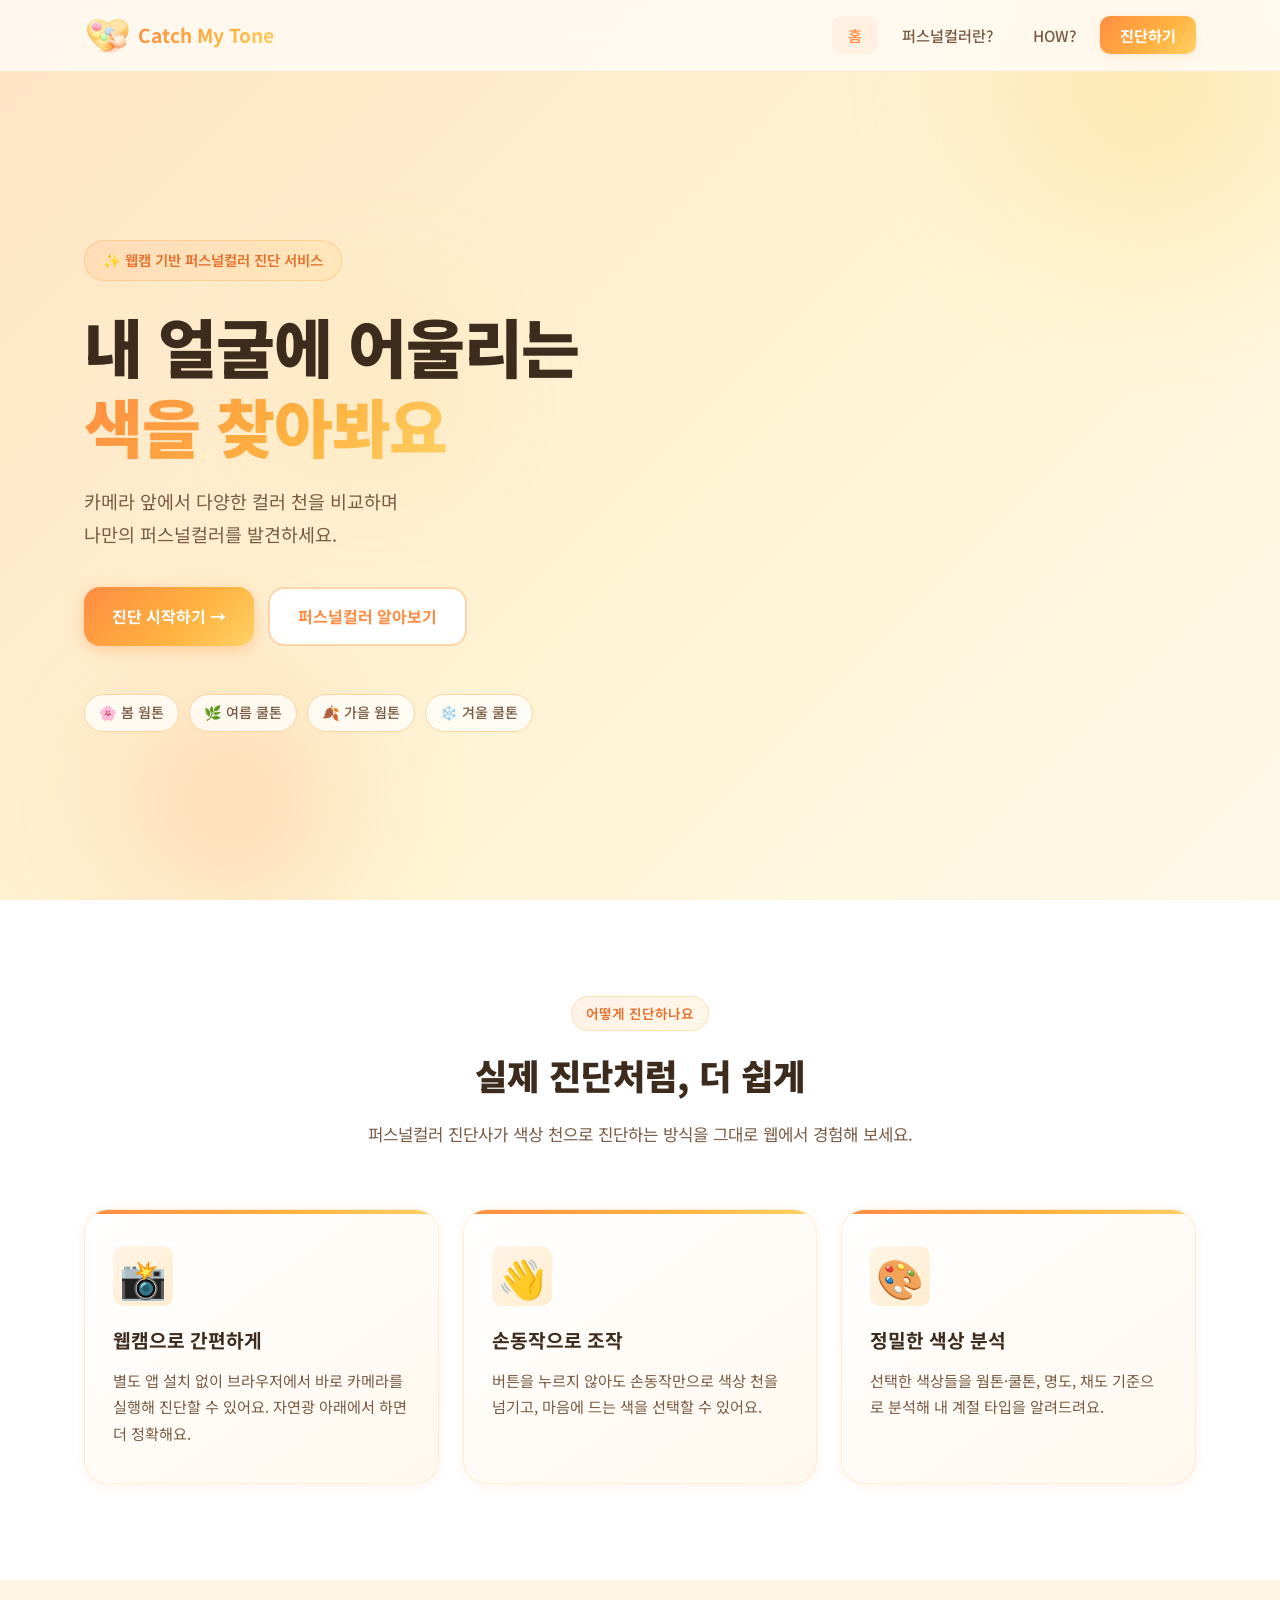
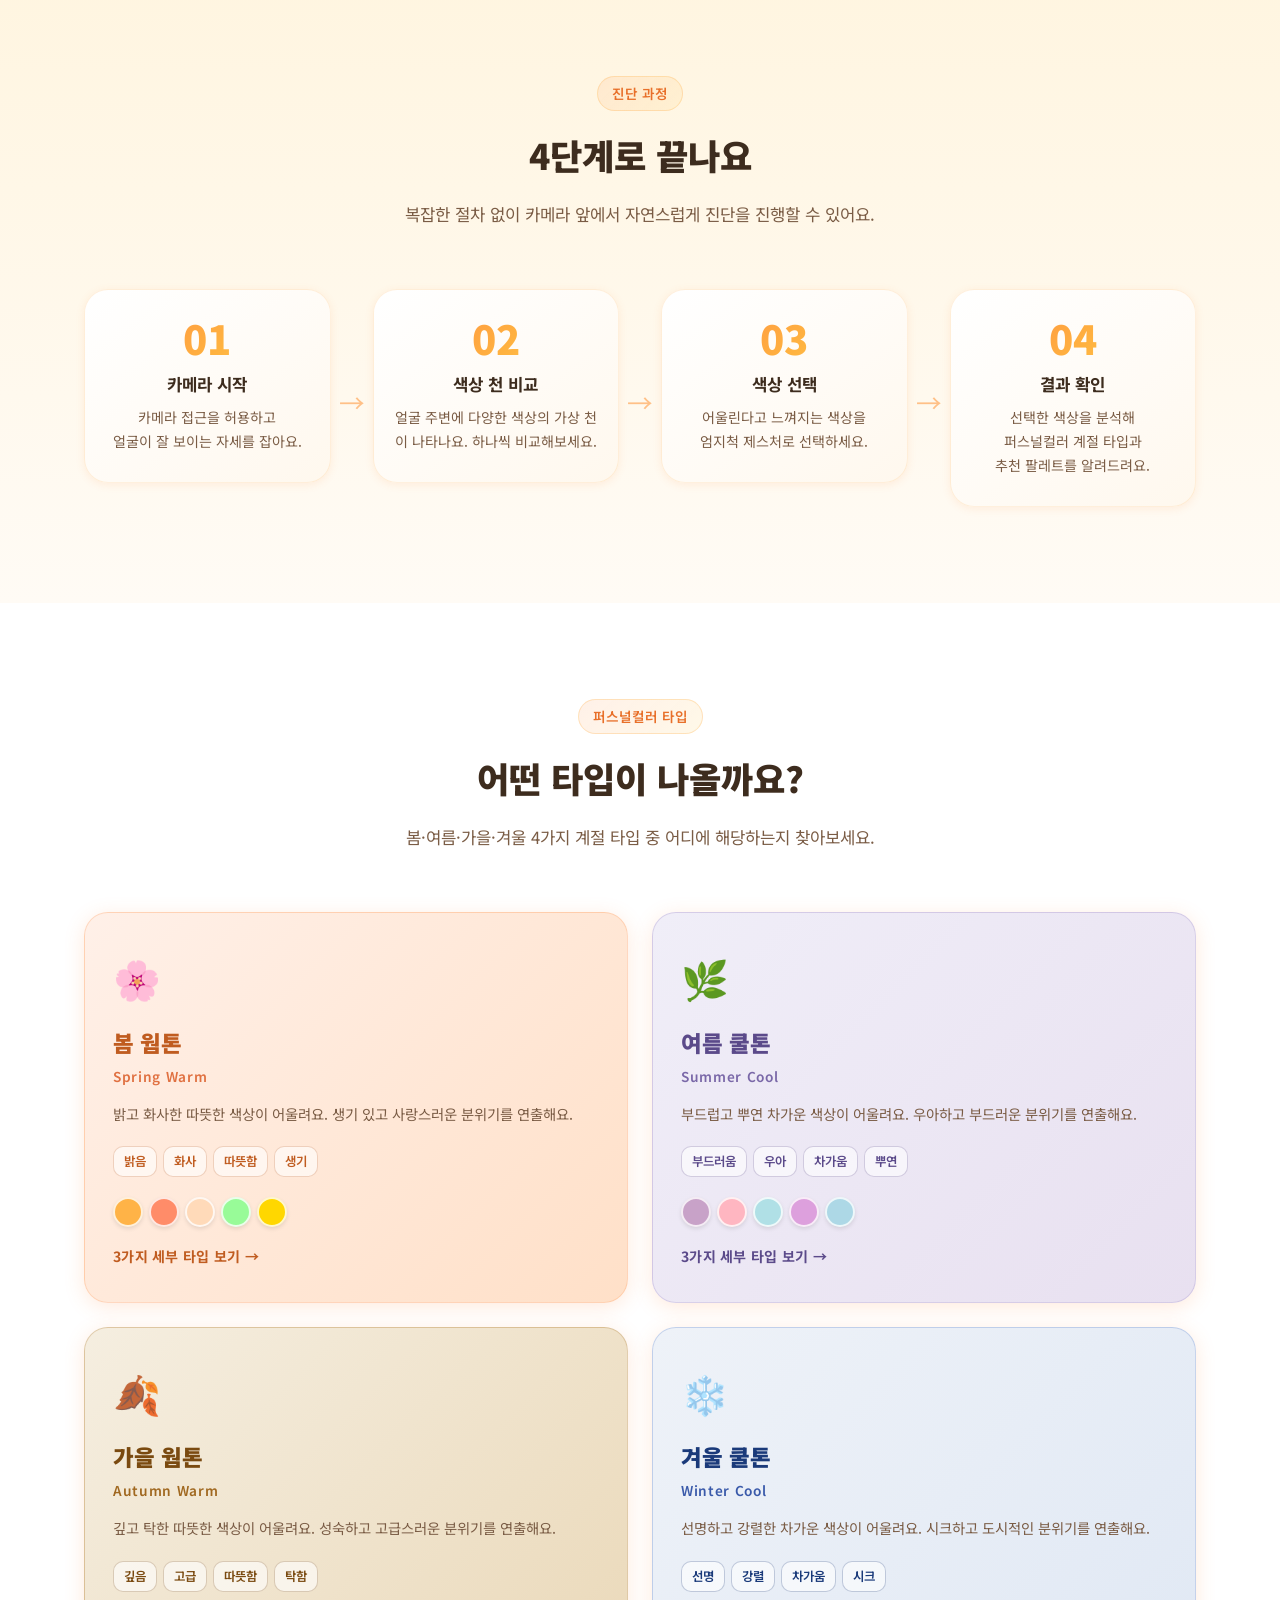
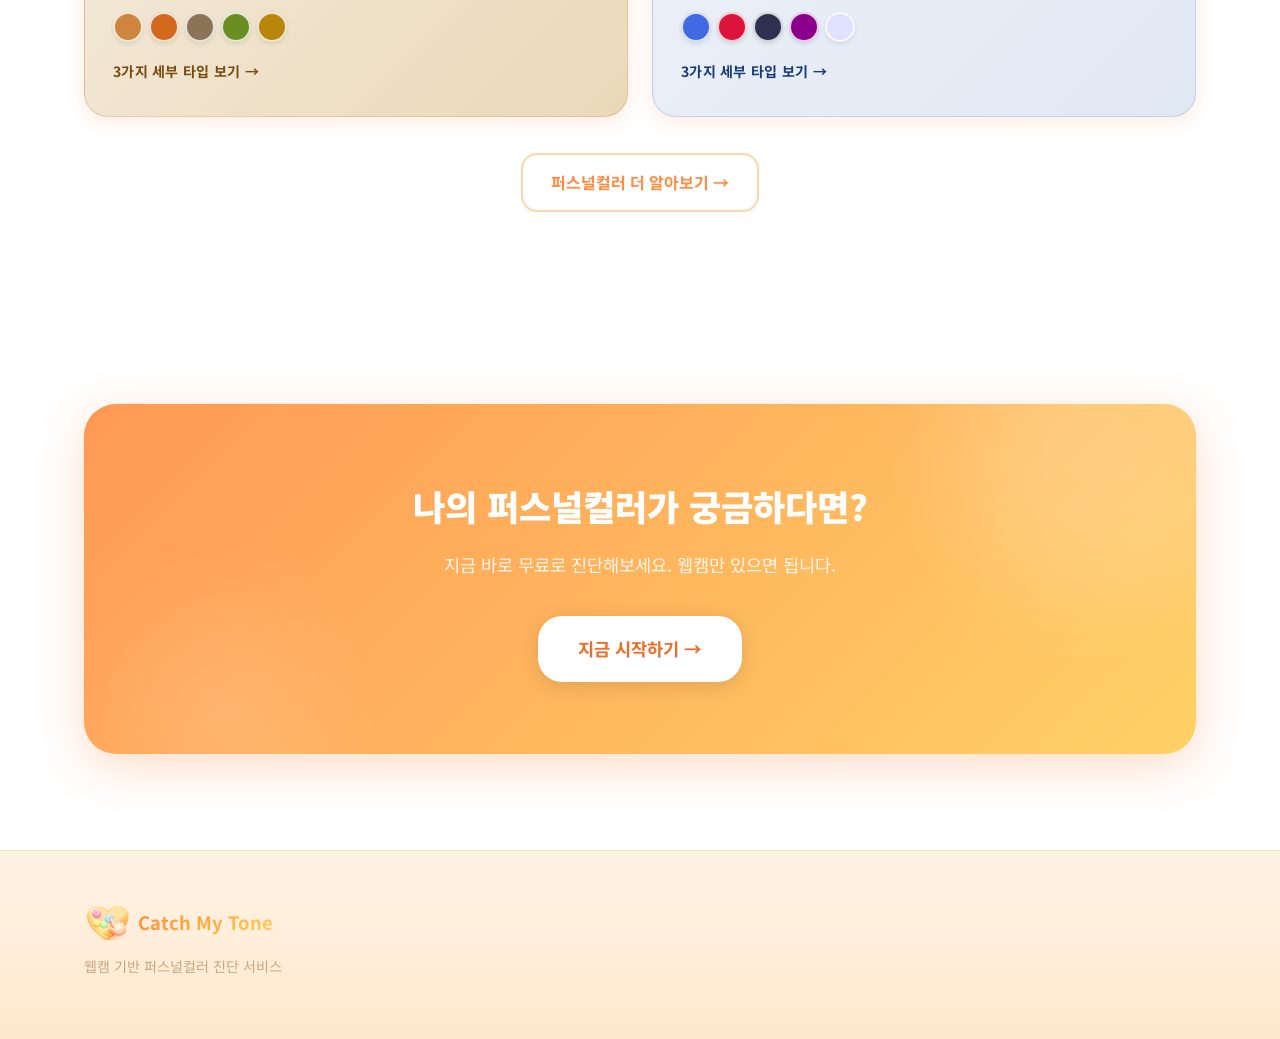
==== index.html @ 6ef2468c "feat: HOW? 페이지 업데이트" ====
<!DOCTYPE html>
<html lang="ko">
<head>
  <meta charset="UTF-8">
  <meta name="viewport" content="width=device-width, initial-scale=1.0">
  <title>Catch My Tone — 온라인 퍼스널컬러 진단</title>
  <link rel="icon" type="image/png" href="images/catch_my_tone_logo.png">
  <link rel="apple-touch-icon" href="images/catch_my_tone_logo.png">
  <link rel="stylesheet" href="css/style.css">
  <link href="https://fonts.googleapis.com/css2?family=Noto+Sans+KR:wght@300;400;500;700;900&display=swap" rel="stylesheet">
</head>
<body>

  <!-- Navigation -->
  <nav class="navbar">
    <div class="container nav-container">
      <a href="index.html" class="logo">
        <img class="logo-icon" src="images/catch_my_tone_logo.png" alt="Catch My Tone">
        <span class="logo-text">Catch My Tone</span>
      </a>
      <ul class="nav-links" id="navLinks">
        <li><a href="index.html" class="nav-link active">홈</a></li>
        <li><a href="about.html" class="nav-link">퍼스널컬러란?</a></li>
        <li><a href="how.html" class="nav-link">HOW?</a></li>
        <li><a href="diagnosis.html" class="nav-link nav-btn">진단하기</a></li>
      </ul>
      <button class="nav-toggle" onclick="toggleNav()" aria-label="메뉴 열기">
        <span></span><span></span><span></span>
      </button>
    </div>
  </nav>

  <!-- Hero -->
  <section class="hero">
    <div class="hero-blob blob-1"></div>
    <div class="hero-blob blob-2"></div>
    <div class="hero-blob blob-3"></div>
    <div class="hero-content container">
      <div class="hero-badge animate-fade-in">✨ 웹캠 기반 퍼스널컬러 진단 서비스</div>
      <h1 class="hero-title animate-fade-in animate-delay-1">
        내 얼굴에 어울리는<br>
        <span class="gradient-text">색을 찾아봐요</span>
      </h1>
      <p class="hero-desc animate-fade-in animate-delay-2">
        카메라 앞에서 다양한 컬러 천을 비교하며<br>
        나만의 퍼스널컬러를 발견하세요.
      </p>
      <div class="hero-buttons animate-fade-in animate-delay-3">
        <a href="diagnosis.html" class="btn btn-primary">진단 시작하기 →</a>
        <a href="about.html" class="btn btn-secondary">퍼스널컬러 알아보기</a>
      </div>
      <div class="hero-tags animate-fade-in animate-delay-4">
        <a href="spring.html" class="tag tag-link tag-spring">🌸 봄 웜톤</a>
        <a href="summer.html" class="tag tag-link tag-summer">🌿 여름 쿨톤</a>
        <a href="autumn.html" class="tag tag-link tag-autumn">🍂 가을 웜톤</a>
        <a href="winter.html" class="tag tag-link tag-winter">❄️ 겨울 쿨톤</a>
      </div>
    </div>
  </section>

  <!-- Features -->
  <section class="section">
    <div class="container">
      <div class="section-header">
        <span class="section-tag">어떻게 진단하나요</span>
        <h2>실제 진단처럼, 더 쉽게</h2>
        <p>퍼스널컬러 진단사가 색상 천으로 진단하는 방식을 그대로 웹에서 경험해 보세요.</p>
      </div>
      <div class="features-grid">
        <div class="feature-card">
          <div class="feature-icon">📸</div>
          <h3>웹캠으로 간편하게</h3>
          <p>별도 앱 설치 없이 브라우저에서 바로 카메라를 실행해 진단할 수 있어요. 자연광 아래에서 하면 더 정확해요.</p>
        </div>
        <div class="feature-card">
          <div class="feature-icon">👋</div>
          <h3>손동작으로 조작</h3>
          <p>버튼을 누르지 않아도 손동작만으로 색상 천을 넘기고, 마음에 드는 색을 선택할 수 있어요.</p>
        </div>
        <div class="feature-card">
          <div class="feature-icon">🎨</div>
          <h3>정밀한 색상 분석</h3>
          <p>선택한 색상들을 웜톤·쿨톤, 명도, 채도 기준으로 분석해 내 계절 타입을 알려드려요.</p>
        </div>
      </div>
    </div>
  </section>

  <!-- How It Works -->
  <section class="section section-alt">
    <div class="container">
      <div class="section-header">
        <span class="section-tag">진단 과정</span>
        <h2>4단계로 끝나요</h2>
        <p>복잡한 절차 없이 카메라 앞에서 자연스럽게 진단을 진행할 수 있어요.</p>
      </div>
      <div class="steps">
        <div class="step">
          <div class="step-number">01</div>
          <h3>카메라 시작</h3>
          <p>카메라 접근을 허용하고<br/>얼굴이 잘 보이는 자세를 잡아요.</p>
        </div>
        <div class="step-arrow">→</div>
        <div class="step">
          <div class="step-number">02</div>
          <h3>색상 천 비교</h3>
          <p>얼굴 주변에 다양한 색상의 가상 천이 나타나요. 하나씩 비교해보세요.</p>
        </div>
        <div class="step-arrow">→</div>
        <div class="step">
          <div class="step-number">03</div>
          <h3>색상 선택</h3>
          <p>어울린다고 느껴지는 색상을<br/>엄지척 제스처로 선택하세요.</p>
        </div>
        <div class="step-arrow">→</div>
        <div class="step">
          <div class="step-number">04</div>
          <h3>결과 확인</h3>
          <p>선택한 색상을 분석해<br/>퍼스널컬러 계절 타입과<br/>추천 팔레트를 알려드려요.</p>
        </div>
      </div>
    </div>
  </section>

  <!-- Season Preview -->
  <section class="section">
    <div class="container">
      <div class="section-header">
        <span class="section-tag">퍼스널컬러 타입</span>
        <h2>어떤 타입이 나올까요?</h2>
        <p>봄·여름·가을·겨울 4가지 계절 타입 중 어디에 해당하는지 찾아보세요.</p>
      </div>
      <div class="seasons-grid">
        <a href="spring.html" class="season-card spring">
          <div class="season-emoji">🌸</div>
          <div class="season-title">봄 웜톤</div>
          <div class="season-subtitle">Spring Warm</div>
          <p class="season-desc">밝고 화사한 따뜻한 색상이 어울려요. 생기 있고 사랑스러운 분위기를 연출해요.</p>
          <div class="season-keywords">
            <span class="keyword">밝음</span>
            <span class="keyword">화사</span>
            <span class="keyword">따뜻함</span>
            <span class="keyword">생기</span>
          </div>
          <div class="season-swatches">
            <div class="season-swatch" style="background:#FFB347;"></div>
            <div class="season-swatch" style="background:#FF8C69;"></div>
            <div class="season-swatch" style="background:#FFDAB9;"></div>
            <div class="season-swatch" style="background:#98FB98;"></div>
            <div class="season-swatch" style="background:#FFD700;"></div>
          </div>
          <span class="season-cta">3가지 세부 타입 보기 →</span>
        </a>
        <a href="summer.html" class="season-card summer">
          <div class="season-emoji">🌿</div>
          <div class="season-title">여름 쿨톤</div>
          <div class="season-subtitle">Summer Cool</div>
          <p class="season-desc">부드럽고 뿌연 차가운 색상이 어울려요. 우아하고 부드러운 분위기를 연출해요.</p>
          <div class="season-keywords">
            <span class="keyword">부드러움</span>
            <span class="keyword">우아</span>
            <span class="keyword">차가움</span>
            <span class="keyword">뿌연</span>
          </div>
          <div class="season-swatches">
            <div class="season-swatch" style="background:#C8A2C8;"></div>
            <div class="season-swatch" style="background:#FFB6C1;"></div>
            <div class="season-swatch" style="background:#B0E0E6;"></div>
            <div class="season-swatch" style="background:#DDA0DD;"></div>
            <div class="season-swatch" style="background:#ADD8E6;"></div>
          </div>
          <span class="season-cta">3가지 세부 타입 보기 →</span>
        </a>
        <a href="autumn.html" class="season-card autumn">
          <div class="season-emoji">🍂</div>
          <div class="season-title">가을 웜톤</div>
          <div class="season-subtitle">Autumn Warm</div>
          <p class="season-desc">깊고 탁한 따뜻한 색상이 어울려요. 성숙하고 고급스러운 분위기를 연출해요.</p>
          <div class="season-keywords">
            <span class="keyword">깊음</span>
            <span class="keyword">고급</span>
            <span class="keyword">따뜻함</span>
            <span class="keyword">탁함</span>
          </div>
          <div class="season-swatches">
            <div class="season-swatch" style="background:#CD853F;"></div>
            <div class="season-swatch" style="background:#D2691E;"></div>
            <div class="season-swatch" style="background:#8B7355;"></div>
            <div class="season-swatch" style="background:#6B8E23;"></div>
            <div class="season-swatch" style="background:#B8860B;"></div>
          </div>
          <span class="season-cta">3가지 세부 타입 보기 →</span>
        </a>
        <a href="winter.html" class="season-card winter">
          <div class="season-emoji">❄️</div>
          <div class="season-title">겨울 쿨톤</div>
          <div class="season-subtitle">Winter Cool</div>
          <p class="season-desc">선명하고 강렬한 차가운 색상이 어울려요. 시크하고 도시적인 분위기를 연출해요.</p>
          <div class="season-keywords">
            <span class="keyword">선명</span>
            <span class="keyword">강렬</span>
            <span class="keyword">차가움</span>
            <span class="keyword">시크</span>
          </div>
          <div class="season-swatches">
            <div class="season-swatch" style="background:#4169E1;"></div>
            <div class="season-swatch" style="background:#DC143C;"></div>
            <div class="season-swatch" style="background:#2F2F4F;"></div>
            <div class="season-swatch" style="background:#8B008B;"></div>
            <div class="season-swatch" style="background:#E0E0FF;"></div>
          </div>
          <span class="season-cta">3가지 세부 타입 보기 →</span>
        </a>
      </div>
      <div style="text-align:center; margin-top:36px;">
        <a href="about.html" class="btn btn-secondary">퍼스널컬러 더 알아보기 →</a>
      </div>
    </div>
  </section>

  <!-- CTA -->
  <section class="section cta-section">
    <div class="container">
      <div class="cta-card">
        <div class="cta-blob cta-blob-1"></div>
        <div class="cta-blob cta-blob-2"></div>
        <h2>나의 퍼스널컬러가 궁금하다면?</h2>
        <p>지금 바로 무료로 진단해보세요. 웹캠만 있으면 됩니다.</p>
        <a href="diagnosis.html" class="btn btn-primary btn-large">지금 시작하기 →</a>
      </div>
    </div>
  </section>

  <!-- Footer -->
  <footer class="footer">
    <div class="container">
      <div class="footer-content">
        <div class="footer-brand">
          <div class="logo" style="margin-bottom:8px;">
            <img class="logo-icon" src="images/catch_my_tone_logo.png" alt="">
            <span class="logo-text">Catch My Tone</span>
          </div>
          <p>웹캠 기반 퍼스널컬러 진단 서비스</p>
        </div>
      </div>
    </div>
  </footer>

  <script src="js/main.js"></script>
</body>
</html>
---- css/style.css ----
@import url('https://fonts.googleapis.com/css2?family=Noto+Sans+KR:wght@300;400;500;700;900&display=swap');

:root {
  --warm-white: #FFFBF5;
  --cream: #FFF3E6;
  --peach-light: #FFE8D0;
  --peach: #FFD4A8;
  --soft-orange: #FFC087;
  --orange: #FF8C42;
  --orange-dark: #E8702A;
  --yellow-soft: #FFF5C0;
  --yellow: #FFD166;
  --yellow-dark: #F5B800;

  --text-dark: #3D2C1E;
  --text-medium: #7A5C45;
  --text-light: #B08060;
  --text-muted: #C8A882;

  --white: #FFFFFF;
  --border: #FFD4A0;

  --shadow-sm: 0 2px 8px rgba(255, 140, 66, 0.12);
  --shadow-md: 0 4px 20px rgba(255, 140, 66, 0.18);
  --shadow-lg: 0 8px 40px rgba(255, 140, 66, 0.28);

  --grad-bg: linear-gradient(160deg, #FFFBF5 0%, #FFF0E0 50%, #FFFCE8 100%);
  --grad-hero: linear-gradient(135deg, #FFE4C4 0%, #FFF5D6 60%, #FFF8E8 100%);
  --grad-btn: linear-gradient(135deg, #FF8C42 0%, #FFB340 60%, #FFD166 100%);
  --grad-btn-hover: linear-gradient(135deg, #E8702A 0%, #FF9933 60%, #FFB800 100%);
  --grad-card: linear-gradient(145deg, #FFFFFF 0%, #FFF8EE 100%);
  --grad-cta: linear-gradient(135deg, #FF9955 0%, #FFD166 100%);
  --grad-section-alt: linear-gradient(180deg, #FFF5E0 0%, #FFFBF5 100%);

  --radius-sm: 10px;
  --radius-md: 16px;
  --radius-lg: 24px;
  --radius-xl: 32px;

  --nav-height: 72px;
}

*, *::before, *::after {
  margin: 0;
  padding: 0;
  box-sizing: border-box;
}

html { scroll-behavior: smooth; }

body {
  font-family: 'Noto Sans KR', sans-serif;
  background: var(--grad-bg);
  background-attachment: fixed;
  color: var(--text-dark);
  line-height: 1.7;
  min-height: 100vh;
  overflow-x: hidden;
}

a { text-decoration: none; color: inherit; }
ul { list-style: none; }
img { max-width: 100%; display: block; }

.container {
  max-width: 1160px;
  margin: 0 auto;
  padding: 0 24px;
}

/* ── Navigation ─────────────────────────────── */
.navbar {
  position: fixed;
  top: 0;
  left: 0;
  right: 0;
  height: var(--nav-height);
  background: rgba(255, 251, 245, 0.85);
  backdrop-filter: blur(16px);
  -webkit-backdrop-filter: blur(16px);
  border-bottom: 1px solid rgba(255, 212, 160, 0.4);
  z-index: 1000;
  transition: box-shadow 0.3s;
}

.navbar.scrolled { box-shadow: var(--shadow-md); }

.nav-container {
  display: flex;
  align-items: center;
  justify-content: space-between;
  height: 100%;
}

.logo {
  display: flex;
  align-items: center;
  gap: 6px;
  font-weight: 700;
  font-size: 1.2rem;
  color: var(--text-dark);
}

.logo-icon {
  width: 48px;
  height: 48px;
  display: block;
  object-fit: contain;
  border-radius: 8px;
}

.logo-text {
  background: var(--grad-btn);
  -webkit-background-clip: text;
  -webkit-text-fill-color: transparent;
  background-clip: text;
}

.nav-links {
  display: flex;
  align-items: center;
  gap: 8px;
}

.nav-link {
  padding: 8px 16px;
  border-radius: var(--radius-sm);
  font-size: 0.95rem;
  font-weight: 500;
  color: var(--text-medium);
  transition: all 0.2s;
}

.nav-link:hover,
.nav-link.active {
  color: var(--orange);
  background: rgba(255, 140, 66, 0.08);
}

.nav-link.nav-btn {
  background: var(--grad-btn);
  color: var(--white);
  padding: 8px 20px;
  font-weight: 700;
  box-shadow: var(--shadow-sm);
}

.nav-link.nav-btn:hover {
  background: var(--grad-btn-hover);
  box-shadow: var(--shadow-md);
  transform: translateY(-1px);
}

.nav-toggle {
  display: none;
  flex-direction: column;
  gap: 5px;
  background: none;
  border: none;
  cursor: pointer;
  padding: 6px;
}

.nav-toggle span {
  display: block;
  width: 24px;
  height: 2px;
  background: var(--text-medium);
  border-radius: 2px;
  transition: 0.3s;
}

/* ── Buttons ─────────────────────────────────── */
.btn {
  display: inline-flex;
  align-items: center;
  justify-content: center;
  gap: 8px;
  padding: 14px 28px;
  border-radius: var(--radius-md);
  font-family: inherit;
  font-size: 1rem;
  font-weight: 700;
  cursor: pointer;
  border: none;
  transition: all 0.25s;
  white-space: nowrap;
}

.btn-primary {
  background: var(--grad-btn);
  color: var(--white);
  box-shadow: 0 4px 16px rgba(255, 140, 66, 0.35);
}

.btn-primary:hover {
  background: var(--grad-btn-hover);
  box-shadow: 0 6px 24px rgba(255, 140, 66, 0.45);
  transform: translateY(-2px);
}

.btn-secondary {
  background: var(--white);
  color: var(--orange);
  border: 2px solid var(--peach);
}

.btn-secondary:hover {
  background: var(--cream);
  border-color: var(--soft-orange);
  transform: translateY(-2px);
  box-shadow: var(--shadow-sm);
}

.btn-outline {
  background: transparent;
  color: var(--white);
  border: 2px solid rgba(255, 255, 255, 0.7);
}

.btn-outline:hover {
  background: rgba(255, 255, 255, 0.15);
}

.btn-large {
  padding: 18px 40px;
  font-size: 1.1rem;
  border-radius: var(--radius-lg);
}

/* ── Sections ────────────────────────────────── */
.section {
  padding: 96px 0;
}

.section-alt {
  background: var(--grad-section-alt);
}

.section-header {
  text-align: center;
  max-width: 600px;
  margin: 0 auto 60px;
}

.section-header h2 {
  font-size: 2.2rem;
  font-weight: 900;
  color: var(--text-dark);
  margin-bottom: 14px;
}

.section-header p {
  font-size: 1.05rem;
  color: var(--text-medium);
  line-height: 1.8;
}

.section-tag {
  display: inline-block;
  background: linear-gradient(135deg, rgba(255, 140, 66, 0.12), rgba(255, 209, 102, 0.15));
  border: 1px solid rgba(255, 180, 80, 0.3);
  color: var(--orange-dark);
  font-size: 0.85rem;
  font-weight: 600;
  padding: 5px 14px;
  border-radius: 20px;
  margin-bottom: 14px;
  display: block;
  width: fit-content;
  margin: 0 auto 14px;
}

/* ── Hero ────────────────────────────────────── */
.hero {
  min-height: 100vh;
  display: flex;
  align-items: center;
  padding-top: var(--nav-height);
  background: var(--grad-hero);
  position: relative;
  overflow: hidden;
}

.hero-blob {
  position: absolute;
  border-radius: 50%;
  pointer-events: none;
}

.blob-1 {
  width: 500px;
  height: 500px;
  background: radial-gradient(circle, rgba(255, 209, 102, 0.35) 0%, transparent 70%);
  top: -160px;
  right: -120px;
  filter: blur(40px);
}

.blob-2 {
  width: 350px;
  height: 350px;
  background: radial-gradient(circle, rgba(255, 140, 66, 0.25) 0%, transparent 70%);
  bottom: -80px;
  left: 60px;
  filter: blur(50px);
}

.blob-3 {
  width: 250px;
  height: 250px;
  background: radial-gradient(circle, rgba(255, 209, 102, 0.2) 0%, transparent 70%);
  top: 30%;
  left: 20%;
  filter: blur(60px);
}

.hero-content {
  position: relative;
  z-index: 1;
  padding: 80px 24px;
  max-width: 1160px;
  margin: 0 auto;
  width: 100%;
}

.hero-badge {
  display: inline-block;
  background: linear-gradient(135deg, rgba(255, 140, 66, 0.12), rgba(255, 209, 102, 0.15));
  border: 1px solid rgba(255, 180, 80, 0.4);
  color: var(--orange-dark);
  font-size: 0.9rem;
  font-weight: 600;
  padding: 7px 18px;
  border-radius: 20px;
  margin-bottom: 24px;
}

.hero-title {
  font-size: clamp(2.6rem, 5vw, 4rem);
  font-weight: 900;
  color: var(--text-dark);
  line-height: 1.25;
  margin-bottom: 20px;
  letter-spacing: -0.02em;
}

.hero-title .gradient-text {
  background: var(--grad-btn);
  -webkit-background-clip: text;
  -webkit-text-fill-color: transparent;
  background-clip: text;
}

.hero-desc {
  font-size: 1.15rem;
  color: var(--text-medium);
  margin-bottom: 36px;
  line-height: 1.8;
  max-width: 520px;
}

.hero-buttons {
  display: flex;
  gap: 14px;
  flex-wrap: wrap;
  margin-bottom: 48px;
}

.hero-tags {
  display: flex;
  gap: 10px;
  flex-wrap: wrap;
}

.tag {
  background: rgba(255, 255, 255, 0.75);
  border: 1px solid var(--border);
  color: var(--text-medium);
  font-size: 0.88rem;
  font-weight: 500;
  padding: 6px 14px;
  border-radius: 20px;
  backdrop-filter: blur(8px);
}

/* Hero tag links → 4 season pages */
.tag-link {
  text-decoration: none;
  cursor: pointer;
  display: inline-flex;
  align-items: center;
  gap: 4px;
  /* Slow, smooth easing for both enter & exit */
  transition: transform 0.6s cubic-bezier(0.22, 1, 0.36, 1),
              box-shadow 0.6s cubic-bezier(0.22, 1, 0.36, 1),
              background 0.5s ease,
              color 0.5s ease,
              border-color 0.5s ease;
  will-change: transform;
}

.tag-link:hover {
  transform: translateY(-2px) scale(1.05);
  box-shadow: 0 8px 22px rgba(255, 140, 66, 0.22);
}

.tag-link:active {
  transform: translateY(-1px) scale(1.02);
  transition: transform 0.15s ease;
}

.tag-spring:hover {
  background: linear-gradient(135deg, #FFE4C4, #FFD4A0);
  border-color: rgba(255, 160, 100, 0.5);
  color: #C05C20;
}
.tag-summer:hover {
  background: linear-gradient(135deg, #EEE6F5, #DDD0EA);
  border-color: rgba(160, 140, 200, 0.5);
  color: #5B4A8A;
}
.tag-autumn:hover {
  background: linear-gradient(135deg, #F0E0C0, #E0C898);
  border-color: rgba(180, 130, 60, 0.5);
  color: #7A4A10;
}
.tag-winter:hover {
  background: linear-gradient(135deg, #DCE4F0, #C0D0E8);
  border-color: rgba(80, 120, 200, 0.5);
  color: #1A3A7A;
}

/* ── Page Hero (inner pages) ─────────────────── */
.page-hero {
  padding: calc(var(--nav-height) + 60px) 0 60px;
  background: var(--grad-hero);
  position: relative;
  overflow: hidden;
  text-align: center;
}

.page-hero h1 {
  font-size: 2.8rem;
  font-weight: 900;
  color: var(--text-dark);
  margin-bottom: 14px;
}

.page-hero p {
  font-size: 1.1rem;
  color: var(--text-medium);
  max-width: 540px;
  margin: 0 auto;
}

/* ── Feature Cards ───────────────────────────── */
.features-grid {
  display: grid;
  grid-template-columns: repeat(3, 1fr);
  gap: 24px;
}

.feature-card {
  background: var(--grad-card);
  border: 1px solid rgba(255, 212, 160, 0.4);
  border-radius: var(--radius-lg);
  padding: 36px 28px;
  box-shadow: var(--shadow-sm);
  transition: all 0.3s;
  position: relative;
  overflow: hidden;
}

.feature-card::before {
  content: '';
  position: absolute;
  top: 0;
  left: 0;
  right: 0;
  height: 4px;
  background: var(--grad-btn);
  border-radius: var(--radius-lg) var(--radius-lg) 0 0;
}

.feature-card:hover {
  transform: translateY(-6px);
  box-shadow: var(--shadow-lg);
  border-color: rgba(255, 180, 100, 0.6);
}

.feature-icon {
  font-size: 2.4rem;
  margin-bottom: 18px;
  width: 60px;
  height: 60px;
  background: linear-gradient(135deg, #FFF5E6, #FFEDD0);
  border-radius: var(--radius-sm);
  display: flex;
  align-items: center;
  justify-content: center;
}

.feature-card h3 {
  font-size: 1.2rem;
  font-weight: 700;
  color: var(--text-dark);
  margin-bottom: 10px;
}

.feature-card p {
  font-size: 0.95rem;
  color: var(--text-medium);
  line-height: 1.75;
}

/* ── Steps ───────────────────────────────────── */
.steps {
  display: flex;
  align-items: flex-start;
  gap: 8px;
}

.step {
  flex: 1;
  text-align: center;
  padding: 28px 20px;
  background: var(--grad-card);
  border-radius: var(--radius-lg);
  border: 1px solid rgba(255, 212, 160, 0.35);
  box-shadow: var(--shadow-sm);
}

.step-number {
  font-size: 2.5rem;
  font-weight: 900;
  background: var(--grad-btn);
  -webkit-background-clip: text;
  -webkit-text-fill-color: transparent;
  background-clip: text;
  line-height: 1;
  margin-bottom: 12px;
}

.step h3 {
  font-size: 1.05rem;
  font-weight: 700;
  color: var(--text-dark);
  margin-bottom: 8px;
}

.step p {
  font-size: 0.88rem;
  color: var(--text-medium);
  line-height: 1.7;
}

.step-arrow {
  font-size: 1.6rem;
  color: var(--soft-orange);
  align-self: center;
  padding-top: 8px;
  flex-shrink: 0;
}

/* ── CTA Section ─────────────────────────────── */
.cta-section { background: transparent; }

.cta-card {
  background: var(--grad-cta);
  border-radius: var(--radius-xl);
  padding: 72px 48px;
  text-align: center;
  position: relative;
  overflow: hidden;
  box-shadow: 0 12px 48px rgba(255, 140, 66, 0.3);
}

.cta-card .cta-blob {
  position: absolute;
  border-radius: 50%;
  filter: blur(50px);
  pointer-events: none;
}

.cta-blob-1 {
  width: 300px;
  height: 300px;
  background: rgba(255, 255, 255, 0.18);
  top: -100px;
  right: -60px;
}

.cta-blob-2 {
  width: 200px;
  height: 200px;
  background: rgba(255, 255, 255, 0.12);
  bottom: -60px;
  left: 40px;
}

.cta-card h2 {
  font-size: 2.2rem;
  font-weight: 900;
  color: var(--white);
  margin-bottom: 14px;
}

.cta-card p {
  font-size: 1.1rem;
  color: rgba(255, 255, 255, 0.88);
  margin-bottom: 36px;
}

.cta-card .btn-primary {
  background: var(--white);
  color: var(--orange-dark);
  box-shadow: 0 4px 20px rgba(0, 0, 0, 0.12);
}

.cta-card .btn-primary:hover {
  background: var(--warm-white);
  transform: translateY(-3px);
}

/* ── About Page: Tone Compare ────────────────── */
.tone-compare {
  display: grid;
  grid-template-columns: 1fr 1fr;
  gap: 24px;
  margin-top: 40px;
}

.tone-card {
  border-radius: var(--radius-lg);
  padding: 36px 28px;
  box-shadow: var(--shadow-sm);
  transition: transform 0.3s;
}

.tone-card:hover { transform: translateY(-4px); }

.tone-card.warm {
  background: linear-gradient(145deg, #FFF5E6 0%, #FFE8CC 100%);
  border: 1px solid rgba(255, 180, 100, 0.4);
}

.tone-card.cool {
  background: linear-gradient(145deg, #F0F5FF 0%, #E8F0FF 100%);
  border: 1px solid rgba(100, 150, 255, 0.25);
}

.tone-label {
  display: inline-block;
  font-size: 0.82rem;
  font-weight: 700;
  padding: 4px 12px;
  border-radius: 12px;
  margin-bottom: 16px;
  letter-spacing: 0.05em;
}

.tone-card.warm .tone-label {
  background: rgba(255, 140, 66, 0.15);
  color: var(--orange-dark);
}

.tone-card.cool .tone-label {
  background: rgba(100, 140, 255, 0.12);
  color: #3355CC;
}

.tone-card h3 {
  font-size: 1.5rem;
  font-weight: 900;
  margin-bottom: 12px;
}

.tone-card.warm h3 { color: var(--orange-dark); }
.tone-card.cool h3 { color: #3355CC; }

.tone-card p {
  font-size: 0.95rem;
  color: var(--text-medium);
  line-height: 1.75;
  margin-bottom: 20px;
}

.tone-swatches {
  display: flex;
  gap: 8px;
  flex-wrap: wrap;
}

.swatch {
  width: 36px;
  height: 36px;
  border-radius: 50%;
  border: 2px solid rgba(255, 255, 255, 0.7);
  box-shadow: 0 2px 6px rgba(0, 0, 0, 0.1);
  flex-shrink: 0;
}

.tone-list {
  list-style: none;
  margin-top: 16px;
}

.tone-list li {
  font-size: 0.9rem;
  color: var(--text-medium);
  padding: 4px 0;
  display: flex;
  align-items: center;
  gap: 8px;
}

.tone-list li::before {
  content: '✓';
  font-weight: 700;
  font-size: 0.82rem;
}

.tone-card.warm .tone-list li::before { color: var(--orange); }
.tone-card.cool .tone-list li::before { color: #5577EE; }

/* ── About Page: Brightness & Saturation ────── */
.concept-grid {
  display: grid;
  grid-template-columns: 1fr 1fr;
  gap: 24px;
  margin-top: 40px;
}

.concept-card {
  background: var(--grad-card);
  border: 1px solid rgba(255, 212, 160, 0.35);
  border-radius: var(--radius-lg);
  padding: 32px 28px;
  box-shadow: var(--shadow-sm);
}

.concept-card h3 {
  font-size: 1.2rem;
  font-weight: 700;
  color: var(--text-dark);
  margin-bottom: 10px;
}

.concept-card p {
  font-size: 0.93rem;
  color: var(--text-medium);
  line-height: 1.75;
  margin-bottom: 20px;
}

.scale-bar {
  height: 12px;
  border-radius: 6px;
  margin: 8px 0 4px;
}

.brightness-scale {
  background: linear-gradient(to right, #1a1a1a, #888, #ffffff);
  border: 1px solid rgba(0,0,0,0.1);
}

.saturation-scale {
  background: linear-gradient(to right, #D4A88A, #FF8C42);
}

.clarity-scale {
  background: linear-gradient(to right, #B0A090, #FF8C42);
}

.scale-labels {
  display: flex;
  justify-content: space-between;
  font-size: 0.78rem;
  color: var(--text-muted);
  font-weight: 500;
}

/* ── About Page: 4 Seasons ───────────────────── */
.seasons-grid {
  display: grid;
  grid-template-columns: repeat(2, 1fr);
  gap: 24px;
  margin-top: 40px;
}

.season-card {
  border-radius: var(--radius-lg);
  padding: 32px 28px;
  box-shadow: var(--shadow-md);
  position: relative;
  overflow: hidden;
  transition: transform 0.3s, box-shadow 0.3s;
}

.season-card:hover { transform: translateY(-5px); }

/* Clickable season cards (links to season detail pages) */
a.season-card {
  display: block;
  text-decoration: none;
  color: inherit;
  cursor: pointer;
}

a.season-card:hover { box-shadow: var(--shadow-lg); }

.season-cta {
  margin-top: 18px;
  display: inline-flex;
  align-items: center;
  gap: 6px;
  font-size: 0.88rem;
  font-weight: 700;
  letter-spacing: 0.02em;
}

.season-card.spring .season-cta { color: #C05C20; }
.season-card.summer .season-cta { color: #5B4A8A; }
.season-card.autumn .season-cta { color: #7A4A10; }
.season-card.winter .season-cta { color: #1A3A7A; }

a.season-card:hover .season-cta {
  text-decoration: underline;
  text-underline-offset: 3px;
}

.season-card.spring {
  background: linear-gradient(135deg, #FFF0E8 0%, #FFE0C8 100%);
  border: 1px solid rgba(255, 160, 100, 0.3);
}

.season-card.summer {
  background: linear-gradient(135deg, #F0EEF8 0%, #E8E0F0 100%);
  border: 1px solid rgba(160, 140, 200, 0.3);
}

.season-card.autumn {
  background: linear-gradient(135deg, #F5EEE0 0%, #EAD8B8 100%);
  border: 1px solid rgba(180, 130, 60, 0.3);
}

.season-card.winter {
  background: linear-gradient(135deg, #EEF2F8 0%, #E0E8F4 100%);
  border: 1px solid rgba(80, 120, 200, 0.25);
}

.season-emoji {
  font-size: 2.4rem;
  margin-bottom: 12px;
}

.season-title {
  font-size: 1.4rem;
  font-weight: 900;
  margin-bottom: 4px;
}

.season-card.spring .season-title { color: #C05C20; }
.season-card.summer .season-title { color: #5B4A8A; }
.season-card.autumn .season-title { color: #7A4A10; }
.season-card.winter .season-title { color: #1A3A7A; }

.season-subtitle {
  font-size: 0.85rem;
  font-weight: 600;
  letter-spacing: 0.05em;
  margin-bottom: 14px;
}

.season-card.spring .season-subtitle { color: #E07040; }
.season-card.summer .season-subtitle { color: #7A68A8; }
.season-card.autumn .season-subtitle { color: #A06820; }
.season-card.winter .season-subtitle { color: #3A5AAA; }

.season-desc {
  font-size: 0.9rem;
  color: var(--text-medium);
  line-height: 1.7;
  margin-bottom: 20px;
}

.season-keywords {
  display: flex;
  flex-wrap: wrap;
  gap: 6px;
  margin-bottom: 20px;
}

.keyword {
  font-size: 0.78rem;
  font-weight: 600;
  padding: 4px 10px;
  border-radius: 10px;
  background: rgba(255, 255, 255, 0.6);
}

.season-card.spring .keyword { color: #C05C20; border: 1px solid rgba(192, 92, 32, 0.25); }
.season-card.summer .keyword { color: #5B4A8A; border: 1px solid rgba(91, 74, 138, 0.25); }
.season-card.autumn .keyword { color: #7A4A10; border: 1px solid rgba(122, 74, 16, 0.25); }
.season-card.winter .keyword { color: #1A3A7A; border: 1px solid rgba(26, 58, 122, 0.25); }

.season-swatches {
  display: flex;
  gap: 6px;
  flex-wrap: wrap;
}

.season-swatch {
  width: 30px;
  height: 30px;
  border-radius: 50%;
  border: 2px solid rgba(255, 255, 255, 0.8);
  box-shadow: 0 2px 4px rgba(0, 0, 0, 0.1);
}

/* ── Diagnosis Page ───────────────────────────── */
.diagnosis-layout {
  display: grid;
  grid-template-columns: 1fr 320px;
  gap: 28px;
  align-items: start;
  padding: 0 0 40px;
}

.camera-area {
  background: var(--grad-card);
  border: 2px dashed var(--border);
  border-radius: var(--radius-xl);
  aspect-ratio: 4 / 3;
  display: flex;
  flex-direction: column;
  align-items: center;
  justify-content: center;
  position: relative;
  overflow: hidden;
  box-shadow: var(--shadow-md);
}

.camera-placeholder {
  text-align: center;
  padding: 40px;
}

.camera-icon-wrap {
  width: 100px;
  height: 100px;
  background: linear-gradient(135deg, #FFE8CC, #FFD4A0);
  border-radius: 50%;
  display: flex;
  align-items: center;
  justify-content: center;
  margin: 0 auto 24px;
  font-size: 2.8rem;
}

.camera-placeholder h3 {
  font-size: 1.3rem;
  font-weight: 700;
  color: var(--text-dark);
  margin-bottom: 10px;
}

.camera-placeholder p {
  font-size: 0.95rem;
  color: var(--text-medium);
  line-height: 1.7;
  margin-bottom: 28px;
}

.camera-frame-corner {
  position: absolute;
  width: 28px;
  height: 28px;
  border-color: var(--orange);
  border-style: solid;
}

.corner-tl { top: 16px; left: 16px; border-width: 3px 0 0 3px; border-radius: 4px 0 0 0; }
.corner-tr { top: 16px; right: 16px; border-width: 3px 3px 0 0; border-radius: 0 4px 0 0; }
.corner-bl { bottom: 16px; left: 16px; border-width: 0 0 3px 3px; border-radius: 0 0 0 4px; }
.corner-br { bottom: 16px; right: 16px; border-width: 0 3px 3px 0; border-radius: 0 0 4px 0; }

.diagnosis-panel {
  display: flex;
  flex-direction: column;
  gap: 20px;
}

.panel-card {
  background: var(--grad-card);
  border: 1px solid rgba(255, 212, 160, 0.4);
  border-radius: var(--radius-lg);
  padding: 24px;
  box-shadow: var(--shadow-sm);
}

.panel-card h4 {
  font-size: 0.9rem;
  font-weight: 700;
  color: var(--text-muted);
  letter-spacing: 0.05em;
  margin-bottom: 14px;
  text-transform: uppercase;
}

.current-color-display {
  width: 100%;
  height: 100px;
  border-radius: var(--radius-md);
  background: linear-gradient(135deg, #FFB347, #FF8C42);
  margin-bottom: 12px;
  box-shadow: var(--shadow-sm);
  position: relative;
  overflow: hidden;
}

.color-info {
  font-size: 0.9rem;
  color: var(--text-medium);
}

.color-info strong {
  display: block;
  font-size: 1rem;
  color: var(--text-dark);
  font-weight: 700;
  margin-bottom: 4px;
}

.gesture-guide {
  display: grid;
  grid-template-columns: 1fr 1fr;
  gap: 6px;
}

.gesture-item {
  display: flex;
  align-items: center;
  gap: 8px;
  padding: 7px 8px;
  background: rgba(255, 255, 255, 0.6);
  border-radius: var(--radius-sm);
  border: 1px solid rgba(255, 212, 160, 0.3);
}

.gesture-icon {
  font-size: 1.1rem;
  width: 26px;
  text-align: center;
  flex-shrink: 0;
}

.gesture-text {
  font-size: 0.75rem;
  color: var(--text-medium);
}

.gesture-text strong {
  display: block;
  color: var(--text-dark);
  font-weight: 600;
  font-size: 0.78rem;
  margin-bottom: 1px;
}

#panelGestureCard {
  padding: 14px 16px;
}

#panelGestureCard h4 {
  margin-bottom: 8px;
}

.color-strip-section {
  margin-top: 8px;
}

.color-strip-section h4 {
  font-size: 0.9rem;
  font-weight: 700;
  color: var(--text-muted);
  letter-spacing: 0.05em;
  margin-bottom: 12px;
  text-transform: uppercase;
}

.color-strip {
  display: flex;
  gap: 8px;
  overflow-x: auto;
  padding-bottom: 8px;
  scrollbar-width: thin;
  scrollbar-color: var(--peach) transparent;
}

.color-strip-item {
  flex-shrink: 0;
  width: 52px;
  height: 52px;
  border-radius: var(--radius-sm);
  cursor: pointer;
  border: 3px solid transparent;
  box-shadow: var(--shadow-sm);
  transition: all 0.2s;
  position: relative;
}

.color-strip-item:hover { transform: scale(1.08); }
.color-strip-item.active { border-color: var(--text-dark); }

.progress-bar-wrap {
  background: var(--peach-light);
  border-radius: 6px;
  height: 8px;
  overflow: hidden;
  margin-top: 8px;
}

.progress-bar {
  height: 100%;
  background: var(--grad-btn);
  border-radius: 6px;
  width: 20%;
  transition: width 0.5s;
}

.progress-label {
  font-size: 0.82rem;
  color: var(--text-muted);
  text-align: right;
  margin-top: 6px;
}

/* ── Result Page ─────────────────────────────── */
.result-hero {
  padding: calc(var(--nav-height) + 48px) 0 60px;
  text-align: center;
  position: relative;
  overflow: hidden;
}

.result-hero-bg {
  position: absolute;
  inset: 0;
  background: linear-gradient(160deg, #FFF8EE 0%, #FFE8CC 40%, #FFF5D6 100%);
  z-index: 0;
}

.result-hero > .container { position: relative; z-index: 1; }

.result-badge {
  display: inline-block;
  background: var(--grad-btn);
  color: var(--white);
  font-size: 0.88rem;
  font-weight: 700;
  padding: 6px 18px;
  border-radius: 20px;
  margin-bottom: 20px;
  box-shadow: var(--shadow-sm);
}

.result-season {
  font-size: clamp(3rem, 7vw, 5.5rem);
  font-weight: 900;
  margin-bottom: 8px;
  line-height: 1.1;
}

.result-season-en {
  font-size: 1.1rem;
  font-weight: 500;
  color: var(--text-muted);
  letter-spacing: 0.08em;
  margin-bottom: 20px;
}

.result-tagline {
  font-size: 1.15rem;
  color: var(--text-medium);
  max-width: 480px;
  margin: 0 auto 32px;
  line-height: 1.7;
}

.result-palette-preview {
  display: flex;
  justify-content: center;
  gap: 10px;
  flex-wrap: wrap;
}

.result-swatch {
  width: 48px;
  height: 48px;
  border-radius: 50%;
  border: 3px solid var(--white);
  box-shadow: var(--shadow-md);
}

.result-layout {
  display: grid;
  grid-template-columns: 1fr 1fr;
  gap: 28px;
  margin-bottom: 28px;
}

.result-card {
  background: var(--grad-card);
  border: 1px solid rgba(255, 212, 160, 0.4);
  border-radius: var(--radius-lg);
  padding: 32px 28px;
  box-shadow: var(--shadow-sm);
}

.result-card h3 {
  font-size: 1.1rem;
  font-weight: 700;
  color: var(--text-dark);
  margin-bottom: 14px;
  display: flex;
  align-items: center;
  gap: 8px;
}

.result-card h3 span {
  font-size: 1.3rem;
}

.palette-grid {
  display: grid;
  grid-template-columns: repeat(3, 1fr);
  gap: 10px;
}

.palette-item {
  text-align: center;
}

.palette-color {
  width: 100%;
  aspect-ratio: 3/2;
  border-radius: var(--radius-sm);
  margin-bottom: 6px;
  box-shadow: var(--shadow-sm);
}

.palette-name {
  font-size: 0.72rem;
  color: var(--text-muted);
  font-weight: 500;
}

.avoid-grid {
  display: grid;
  grid-template-columns: repeat(4, 1fr);
  gap: 10px;
}

.avoid-item {
  text-align: center;
}

.avoid-color {
  width: 100%;
  aspect-ratio: 1;
  border-radius: var(--radius-sm);
  margin-bottom: 6px;
  box-shadow: var(--shadow-sm);
}

.avoid-name {
  font-size: 0.72rem;
  color: var(--text-muted);
}

.traits-list {
  display: flex;
  flex-direction: column;
  gap: 10px;
}

.trait-item {
  display: flex;
  align-items: flex-start;
  gap: 10px;
  padding: 12px;
  background: rgba(255, 248, 240, 0.8);
  border-radius: var(--radius-sm);
  border: 1px solid rgba(255, 212, 160, 0.3);
}

.trait-dot {
  width: 10px;
  height: 10px;
  border-radius: 50%;
  background: var(--grad-btn);
  flex-shrink: 0;
  margin-top: 5px;
}

.trait-text {
  font-size: 0.92rem;
  color: var(--text-medium);
  line-height: 1.6;
}

.makeup-grid {
  display: grid;
  grid-template-columns: 1fr 1fr;
  gap: 14px;
}

.makeup-item {
  background: rgba(255, 248, 240, 0.8);
  border: 1px solid rgba(255, 212, 160, 0.3);
  border-radius: var(--radius-sm);
  padding: 14px;
}

.makeup-category {
  font-size: 0.78rem;
  font-weight: 700;
  color: var(--orange);
  letter-spacing: 0.05em;
  margin-bottom: 6px;
  text-transform: uppercase;
}

.makeup-value {
  font-size: 0.9rem;
  color: var(--text-dark);
  font-weight: 600;
  margin-bottom: 4px;
}

.makeup-product-link {
  display: flex;
  align-items: center;
  gap: 8px;
  margin-top: 10px;
  padding: 6px 7px;
  background: rgba(255, 255, 255, 0.75);
  border-radius: 8px;
  text-decoration: none;
  transition: background 0.15s, transform 0.15s, box-shadow 0.15s;
}

.makeup-product-link:hover {
  background: rgba(255, 255, 255, 0.95);
  transform: translateY(-2px);
  box-shadow: var(--shadow-sm);
}

.makeup-product-thumb {
  width: 40px;
  height: 40px;
  border-radius: 6px;
  object-fit: cover;
  flex-shrink: 0;
  background: #eeeeee;
  display: block;
}

.makeup-product-info {
  display: flex;
  flex-direction: column;
  gap: 2px;
  min-width: 0;
}

.makeup-product-info-name {
  font-size: 0.73rem;
  font-weight: 600;
  color: var(--text-dark);
  white-space: nowrap;
  overflow: hidden;
  text-overflow: ellipsis;
}

.makeup-product-info-shade {
  font-size: 0.69rem;
  color: var(--text-muted);
  white-space: nowrap;
  overflow: hidden;
  text-overflow: ellipsis;
}

.result-actions {
  display: flex;
  gap: 14px;
  justify-content: center;
  margin-top: 48px;
  padding-bottom: 80px;
}

.reliability-bar-wrap {
  display: flex;
  align-items: center;
  gap: 12px;
  margin-top: 16px;
}

.reliability-bar-bg {
  flex: 1;
  height: 10px;
  background: var(--peach-light);
  border-radius: 5px;
  overflow: hidden;
}

.reliability-bar-fill {
  height: 100%;
  background: var(--grad-btn);
  border-radius: 5px;
  width: 82%;
  transition: width 1s ease;
}

.reliability-value {
  font-size: 1rem;
  font-weight: 700;
  color: var(--orange);
  white-space: nowrap;
}

/* ── Season detail pages (12-type) ───────────────── */
.subtype-card {
  background: var(--grad-card);
  border: 1px solid rgba(255, 212, 160, 0.4);
  border-radius: var(--radius-lg);
  padding: 36px 32px;
  margin-bottom: 28px;
  box-shadow: var(--shadow-sm);
}

.subtype-header {
  display: flex;
  align-items: baseline;
  gap: 14px;
  margin-bottom: 14px;
  flex-wrap: wrap;
}

.subtype-name {
  font-size: 1.6rem;
  font-weight: 900;
  color: var(--text-dark);
}

.subtype-sub {
  font-size: 0.86rem;
  font-weight: 600;
  color: var(--text-muted);
  letter-spacing: 0.06em;
  text-transform: uppercase;
}

.subtype-desc {
  font-size: 1rem;
  color: var(--text-medium);
  line-height: 1.85;
  margin-bottom: 22px;
}

.palette-16 {
  display: grid;
  grid-template-columns: repeat(8, 1fr);
  gap: 6px;
  margin-bottom: 26px;
}

.palette-16 .palette-cell {
  aspect-ratio: 1;
  border-radius: 8px;
  box-shadow: var(--shadow-sm);
  border: 1px solid rgba(0, 0, 0, 0.04);
}

.subtype-meta-grid {
  display: grid;
  grid-template-columns: 1fr 1fr;
  gap: 16px;
}

.subtype-meta-card {
  background: rgba(255, 248, 240, 0.75);
  border: 1px solid rgba(255, 212, 160, 0.3);
  border-radius: 14px;
  padding: 18px 20px;
}

.subtype-meta-card h4 {
  font-size: 0.92rem;
  font-weight: 800;
  color: var(--orange-dark);
  margin-bottom: 10px;
  display: flex;
  align-items: center;
  gap: 6px;
}

.subtype-meta-card ul {
  list-style: none;
}

.subtype-meta-card ul li {
  font-size: 0.88rem;
  color: var(--text-medium);
  padding: 4px 0;
  display: flex;
  gap: 10px;
  line-height: 1.55;
}

.subtype-meta-card ul li strong {
  color: var(--text-dark);
  font-weight: 700;
  min-width: 78px;
  flex-shrink: 0;
}

.other-seasons-nav {
  display: grid;
  grid-template-columns: repeat(4, 1fr);
  gap: 12px;
  margin-top: 40px;
}

.other-season-link {
  display: block;
  padding: 18px 16px;
  border-radius: var(--radius-md);
  text-align: center;
  background: rgba(255, 255, 255, 0.7);
  border: 1px solid rgba(255, 212, 160, 0.4);
  text-decoration: none;
  transition: all 0.2s;
  color: var(--text-medium);
  font-weight: 600;
  font-size: 0.92rem;
}

.other-season-link:hover {
  transform: translateY(-3px);
  box-shadow: var(--shadow-md);
}

.other-season-link.current {
  background: var(--grad-btn);
  color: white;
  pointer-events: none;
}

.other-season-link .emoji {
  display: block;
  font-size: 1.6rem;
  margin-bottom: 6px;
}

@media (max-width: 768px) {
  .subtype-meta-grid { grid-template-columns: 1fr; }
  .palette-16 { grid-template-columns: repeat(4, 1fr); }
  .other-seasons-nav { grid-template-columns: repeat(2, 1fr); }
  .subtype-card { padding: 24px 20px; }
}

/* ── White Balance Calibration (modal + ROI + toast) ─────────── */
.wb-modal-backdrop {
  position: fixed;
  inset: 0;
  background: rgba(20, 12, 4, 0.55);
  backdrop-filter: blur(6px);
  -webkit-backdrop-filter: blur(6px);
  z-index: 2000;
  display: none;
  align-items: center;
  justify-content: center;
  padding: 24px;
}

.wb-modal-backdrop.visible { display: flex; }

.wb-modal {
  background: var(--grad-card);
  border-radius: var(--radius-lg);
  padding: 32px 28px;
  max-width: 480px;
  width: 100%;
  box-shadow: 0 16px 56px rgba(0, 0, 0, 0.25);
  border: 1px solid rgba(255, 212, 160, 0.5);
}

.wb-modal h3 {
  font-size: 1.25rem;
  font-weight: 800;
  color: var(--text-dark);
  margin-bottom: 8px;
}

.wb-modal p {
  font-size: 0.92rem;
  color: var(--text-medium);
  margin-bottom: 22px;
  line-height: 1.65;
}

.wb-modal-options {
  display: grid;
  grid-template-columns: 1fr 1fr;
  gap: 12px;
}

.wb-mode-option {
  background: rgba(255, 255, 255, 0.75);
  border: 2px solid rgba(255, 212, 160, 0.4);
  border-radius: var(--radius-md);
  padding: 20px 16px;
  cursor: pointer;
  text-align: left;
  display: flex;
  flex-direction: column;
  gap: 6px;
  transition: all 0.2s;
  font-family: inherit;
}

.wb-mode-option:hover {
  background: rgba(255, 248, 232, 0.95);
  border-color: var(--orange);
  transform: translateY(-2px);
  box-shadow: var(--shadow-md);
}

.wb-mode-option .wb-mode-icon {
  font-size: 1.8rem;
  margin-bottom: 4px;
}

.wb-mode-option strong {
  font-size: 0.95rem;
  color: var(--text-dark);
  font-weight: 800;
}

.wb-mode-option small {
  font-size: 0.78rem;
  color: var(--text-muted);
  line-height: 1.5;
}

/* ROI box & instruction bar on camera area (white-paper mode) */
.wb-roi-box {
  position: absolute;
  top: 50%;
  left: 50%;
  transform: translate(-50%, -50%);
  width: 200px;
  height: 200px;
  border: 3px dashed var(--orange);
  border-radius: var(--radius-md);
  z-index: 16;
  pointer-events: none;
  box-shadow: 0 0 0 9999px rgba(0, 0, 0, 0.4);
  animation: wbPulse 1.8s ease-in-out infinite;
}

@keyframes wbPulse {
  0%, 100% { border-color: var(--orange); }
  50%      { border-color: #FFD166; }
}

.wb-instruction-bar {
  position: absolute;
  bottom: 18px;
  left: 50%;
  transform: translateX(-50%);
  z-index: 16;
  background: rgba(255, 251, 245, 0.96);
  backdrop-filter: blur(8px);
  border: 1px solid rgba(255, 212, 160, 0.6);
  border-radius: 40px;
  padding: 10px 14px 10px 20px;
  display: flex;
  align-items: center;
  gap: 12px;
  box-shadow: var(--shadow-md);
  white-space: nowrap;
}

.wb-instruction-bar span {
  font-size: 0.88rem;
  font-weight: 600;
  color: var(--text-dark);
}

.wb-instruction-bar .btn {
  padding: 8px 18px;
  font-size: 0.85rem;
}

/* Status toast (top-right of camera area) */
.wb-toast {
  position: absolute;
  top: 14px;
  right: 14px;
  z-index: 18;
  background: rgba(20, 12, 4, 0.78);
  color: #fff;
  padding: 9px 16px;
  border-radius: 22px;
  font-size: 0.84rem;
  font-weight: 600;
  display: flex;
  align-items: center;
  gap: 8px;
  opacity: 0;
  transform: translateY(-8px);
  pointer-events: none;
  transition: opacity 0.3s, transform 0.3s;
}

.wb-toast.visible {
  opacity: 1;
  transform: translateY(0);
}

.wb-toast.success {
  background: rgba(76, 152, 80, 0.92);
}

/* ── Footer ──────────────────────────────────── */
.footer {
  background: linear-gradient(180deg, var(--cream) 0%, #FFE8CC 100%);
  border-top: 1px solid rgba(255, 212, 160, 0.5);
  padding: 48px 0 28px;
}

.footer-content {
  display: flex;
  justify-content: space-between;
  align-items: flex-start;
  gap: 32px;
  margin-bottom: 32px;
}

.footer-brand .logo-text {
  font-size: 1.15rem;
  font-weight: 700;
}

.footer-brand p {
  font-size: 0.88rem;
  color: var(--text-muted);
  margin-top: 8px;
}

.footer-links {
  display: flex;
  gap: 20px;
  flex-wrap: wrap;
}

.footer-links a {
  font-size: 0.9rem;
  color: var(--text-medium);
  transition: color 0.2s;
}

.footer-links a:hover { color: var(--orange); }

.footer-bottom {
  border-top: 1px solid rgba(255, 212, 160, 0.4);
  padding-top: 20px;
  text-align: center;
}

.footer-bottom p {
  font-size: 0.85rem;
  color: var(--text-muted);
}

/* ── Animations ──────────────────────────────── */
@keyframes fadeInUp {
  from { opacity: 0; transform: translateY(24px); }
  to   { opacity: 1; transform: translateY(0); }
}

@keyframes pulse {
  0%, 100% { opacity: 1; }
  50%       { opacity: 0.6; }
}

.animate-fade-in { animation: fadeInUp 0.6s ease both; }
.animate-delay-1 { animation-delay: 0.1s; }
.animate-delay-2 { animation-delay: 0.2s; }
.animate-delay-3 { animation-delay: 0.3s; }
.animate-delay-4 { animation-delay: 0.4s; }

/* ── Info Box ─────────────────────────────────── */
.info-box {
  display: flex;
  align-items: flex-start;
  gap: 14px;
  padding: 18px 20px;
  background: linear-gradient(135deg, rgba(255, 248, 232, 0.9), rgba(255, 240, 210, 0.9));
  border: 1px solid rgba(255, 200, 120, 0.4);
  border-left: 4px solid var(--orange);
  border-radius: var(--radius-sm);
  margin: 24px 0;
}

.info-box-icon { font-size: 1.3rem; flex-shrink: 0; padding-top: 2px; }

.info-box p {
  font-size: 0.92rem;
  color: var(--text-medium);
  line-height: 1.7;
}

/* ── Responsive ───────────────────────────────── */
@media (max-width: 1024px) {
  .features-grid { grid-template-columns: repeat(3, 1fr); gap: 16px; }
  .steps { flex-wrap: wrap; gap: 16px; }
  .step-arrow { display: none; }
  .step { min-width: 160px; }
  .diagnosis-layout { grid-template-columns: 1fr; }
  .result-layout { grid-template-columns: 1fr; }
}

/* ── Camera Video & Canvas ────────────────────── */
.camera-video {
  width: 100%;
  height: 100%;
  object-fit: cover;
  border-radius: var(--radius-xl);
  transform: scaleX(-1);
  display: block;
}

.camera-canvas {
  position: absolute;
  top: 0; left: 0;
  width: 100%; height: 100%;
  border-radius: var(--radius-xl);
  pointer-events: none;
  transform: scaleX(-1);
}

.gesture-feedback {
  position: absolute;
  top: 44%;
  left: 50%;
  transform: translate(-50%, -50%) scale(0.85);
  background: rgba(232, 112, 42, 0.92);
  color: white;
  padding: 10px 26px;
  border-radius: 40px;
  font-size: 1.05rem;
  font-weight: 700;
  letter-spacing: 0.02em;
  opacity: 0;
  transition: opacity 0.15s ease, transform 0.15s ease;
  pointer-events: none;
  z-index: 20;
  white-space: nowrap;
  box-shadow: 0 4px 16px rgba(232, 112, 42, 0.35);
}

.gesture-feedback.visible {
  opacity: 1;
  transform: translate(-50%, -50%) scale(1);
}

.camera-status {
  position: absolute;
  bottom: 14px;
  left: 50%;
  transform: translateX(-50%);
  background: rgba(0, 0, 0, 0.45);
  color: white;
  font-size: 0.78rem;
  font-weight: 600;
  padding: 5px 14px;
  border-radius: 20px;
  pointer-events: none;
  z-index: 15;
  backdrop-filter: blur(4px);
  white-space: nowrap;
}

/* compare 단계에서 options bar 위로 올림 */
.camera-status.above-options-bar {
  bottom: 90px;
}

/* ── Stage 0: Foundation Color Picker ────────────────── */
.stage0-side {
  position: absolute;
  top: 50%;
  transform: translateY(-50%);
  display: flex;
  flex-direction: column;
  align-items: center;
  gap: 6px;
  z-index: 12;
  padding: 12px 8px;
  background: rgba(255, 251, 245, 0.90);
  backdrop-filter: blur(10px);
  border-radius: var(--radius-md);
  border: 1px solid rgba(255, 212, 160, 0.55);
  box-shadow: var(--shadow-md);
}
.stage0-cool-side { left: 10px; }
.stage0-warm-side { right: 10px; }

.stage0-side-label {
  font-size: 0.68rem;
  font-weight: 700;
  color: var(--text-muted);
  letter-spacing: 0.06em;
  text-transform: uppercase;
  margin-bottom: 2px;
}

.stage0-swatch-item {
  display: flex;
  flex-direction: column;
  align-items: center;
  gap: 3px;
  cursor: pointer;
  padding: 3px;
  border-radius: 8px;
  transition: background 0.15s;
}

.stage0-swatch-item span {
  font-size: 0.65rem;
  color: var(--text-muted);
  font-weight: 600;
}

.stage0-swatch-color {
  width: 54px;
  height: 38px;
  border-radius: 8px;
  border: 3px solid transparent;
  box-shadow: var(--shadow-sm);
  transition: border-color 0.15s, transform 0.15s, box-shadow 0.15s;
}

.stage0-swatch-item.hovered .stage0-swatch-color {
  border-color: var(--orange);
  transform: scale(1.1);
  box-shadow: 0 0 0 2px rgba(255, 140, 66, 0.3), var(--shadow-sm);
}

.stage0-swatch-item.selected .stage0-swatch-color {
  border-color: var(--text-dark);
  box-shadow: 0 0 0 3px rgba(255, 140, 66, 0.5), var(--shadow-sm);
  transform: scale(1.06);
}

.stage0-confirm-bar {
  position: absolute;
  bottom: 16px;
  left: 50%;
  transform: translateX(-50%);
  z-index: 12;
  display: flex;
  align-items: center;
  gap: 12px;
  background: rgba(255, 251, 245, 0.93);
  backdrop-filter: blur(8px);
  border: 1px solid rgba(255, 212, 160, 0.55);
  border-radius: 40px;
  padding: 8px 14px 8px 20px;
  box-shadow: var(--shadow-md);
  white-space: nowrap;
}

.stage0-confirm-bar span {
  font-size: 0.83rem;
  color: var(--text-medium);
  font-weight: 500;
}

.stage0-confirm-bar .btn {
  padding: 8px 18px;
  font-size: 0.85rem;
}

.stage0-hover-progress {
  position: absolute;
  bottom: -4px;
  left: 3px;
  right: 3px;
  height: 3px;
  background: var(--orange);
  border-radius: 2px;
  transform-origin: left;
  transform: scaleX(0);
  pointer-events: none;
}

.stage0-swatch-item {
  position: relative;
}

/* ── Compare Stages (2~5) ────────────────────── */
.compare-cloth-drape {
  position: absolute;
  background: var(--peach);
  opacity: 0;
  pointer-events: none;
  z-index: 8;
  clip-path: polygon(22% 0%, 78% 0%, 100% 100%, 0% 100%);
  -webkit-clip-path: polygon(22% 0%, 78% 0%, 100% 100%, 0% 100%);
  transition: background 0.25s ease, opacity 0.25s ease;
  will-change: top, left, width, height;
  box-shadow: 0 -2px 12px rgba(0, 0, 0, 0.1) inset;
}

.compare-cloth-drape::before {
  content: '';
  position: absolute;
  inset: 0;
  background: linear-gradient(
    180deg,
    rgba(0, 0, 0, 0.18) 0%,
    rgba(255, 255, 255, 0.10) 30%,
    rgba(0, 0, 0, 0.06) 75%,
    rgba(0, 0, 0, 0.18) 100%
  );
  pointer-events: none;
}

.compare-cloth-drape::after {
  content: '';
  position: absolute;
  inset: 0;
  background: repeating-linear-gradient(
    96deg,
    rgba(255, 255, 255, 0.0) 0px,
    rgba(255, 255, 255, 0.0) 24px,
    rgba(255, 255, 255, 0.07) 28px,
    rgba(0, 0, 0, 0.06) 36px,
    rgba(255, 255, 255, 0.0) 44px
  );
  pointer-events: none;
}

.compare-cloth-drape.visible {
  opacity: 0.94;
}

.compare-info-bar {
  position: absolute;
  top: 14px;
  left: 50%;
  transform: translateX(-50%);
  z-index: 14;
  display: flex;
  align-items: center;
  gap: 12px;
  background: rgba(255, 251, 245, 0.94);
  backdrop-filter: blur(10px);
  border: 1px solid rgba(255, 212, 160, 0.55);
  border-radius: 40px;
  padding: 8px 18px;
  box-shadow: var(--shadow-md);
  white-space: nowrap;
  font-size: 0.85rem;
  font-weight: 600;
  color: var(--text-dark);
}

.compare-info-bar .pair-idx {
  background: var(--grad-btn);
  color: white;
  font-size: 0.72rem;
  font-weight: 700;
  padding: 3px 10px;
  border-radius: 12px;
}

.compare-options-bar {
  position: absolute;
  bottom: 14px;
  left: 50%;
  transform: translateX(-50%);
  z-index: 13;
  display: flex;
  align-items: stretch;
  gap: 10px;
  background: rgba(255, 251, 245, 0.94);
  backdrop-filter: blur(10px);
  border: 1px solid rgba(255, 212, 160, 0.55);
  border-radius: 18px;
  padding: 8px;
  box-shadow: var(--shadow-md);
}

.compare-option {
  display: flex;
  align-items: center;
  gap: 10px;
  padding: 8px 12px;
  border-radius: 12px;
  background: rgba(255, 255, 255, 0.6);
  border: 2px solid transparent;
  min-width: 130px;
  transition: all 0.18s;
}

.compare-option.active {
  background: rgba(255, 248, 232, 0.95);
  border-color: var(--orange);
  box-shadow: 0 0 0 2px rgba(255, 140, 66, 0.18);
}

.compare-option-num {
  width: 24px;
  height: 24px;
  border-radius: 50%;
  background: var(--peach-light);
  color: var(--orange-dark);
  font-weight: 800;
  font-size: 0.82rem;
  display: flex;
  align-items: center;
  justify-content: center;
  flex-shrink: 0;
}

.compare-option.active .compare-option-num {
  background: var(--grad-btn);
  color: white;
}

.compare-option-swatch {
  width: 22px;
  height: 22px;
  border-radius: 6px;
  box-shadow: var(--shadow-sm);
  flex-shrink: 0;
}

.compare-option-name {
  font-size: 0.82rem;
  font-weight: 600;
  color: var(--text-dark);
  line-height: 1.15;
}

.compare-option-name small {
  display: block;
  font-size: 0.66rem;
  font-weight: 500;
  color: var(--text-muted);
  margin-top: 1px;
}

.pair-dots {
  display: flex;
  gap: 5px;
  margin-left: 4px;
}

.pair-dot {
  width: 7px;
  height: 7px;
  border-radius: 50%;
  background: rgba(255, 200, 140, 0.4);
  transition: background 0.25s;
}

.pair-dot.done {
  background: var(--orange);
}

.pair-dot.current {
  background: var(--orange-dark);
  box-shadow: 0 0 0 3px rgba(255, 140, 66, 0.18);
}

/* Stage summary list in side panel */
.stage-progress-list {
  display: flex;
  flex-direction: column;
  gap: 6px;
}

.stage-progress-row {
  display: flex;
  align-items: center;
  gap: 10px;
  padding: 8px 10px;
  background: rgba(255, 255, 255, 0.6);
  border: 1px solid rgba(255, 212, 160, 0.3);
  border-radius: var(--radius-sm);
  font-size: 0.84rem;
}

.stage-progress-row.current {
  background: rgba(255, 240, 220, 0.95);
  border-color: var(--orange);
}

.stage-progress-row.done {
  background: rgba(232, 252, 232, 0.6);
  border-color: rgba(100, 180, 100, 0.3);
}

.stage-progress-num {
  width: 22px;
  height: 22px;
  border-radius: 50%;
  background: var(--peach-light);
  color: var(--orange-dark);
  font-size: 0.72rem;
  font-weight: 700;
  display: flex;
  align-items: center;
  justify-content: center;
  flex-shrink: 0;
}

.stage-progress-row.done .stage-progress-num {
  background: #6FBE6F;
  color: white;
}

.stage-progress-row.current .stage-progress-num {
  background: var(--grad-btn);
  color: white;
}

.stage-progress-title {
  flex: 1;
  font-weight: 600;
  color: var(--text-dark);
}

.stage-progress-result {
  font-size: 0.76rem;
  font-weight: 700;
  color: var(--orange-dark);
}

.next-stage-btn {
  margin-top: 12px;
  width: 100%;
  padding: 12px;
  font-size: 0.9rem;
}

.next-stage-btn:disabled {
  opacity: 0.45;
  cursor: not-allowed;
}

/* ── Result Page extras ─────────────────────── */
.subtype-tag {
  display: inline-block;
  margin-top: -4px;
  margin-bottom: 18px;
  padding: 6px 16px;
  background: rgba(255, 255, 255, 0.78);
  border: 1px solid rgba(255, 180, 100, 0.4);
  border-radius: 20px;
  font-size: 0.92rem;
  font-weight: 700;
  color: var(--orange-dark);
  backdrop-filter: blur(8px);
}

.score-breakdown {
  display: grid;
  grid-template-columns: 1fr 1fr;
  gap: 10px;
  margin-top: 16px;
}

.score-row {
  background: rgba(255, 248, 240, 0.7);
  border: 1px solid rgba(255, 212, 160, 0.3);
  border-radius: 10px;
  padding: 10px 12px;
}

.score-row-label {
  font-size: 0.72rem;
  color: var(--text-muted);
  font-weight: 600;
  letter-spacing: 0.04em;
  text-transform: uppercase;
  margin-bottom: 4px;
}

.score-row-bar {
  display: flex;
  align-items: center;
  gap: 6px;
}

.score-row-bar-bg {
  flex: 1;
  height: 8px;
  background: var(--peach-light);
  border-radius: 4px;
  overflow: hidden;
  position: relative;
}

.score-row-bar-fill {
  height: 100%;
  background: var(--grad-btn);
  border-radius: 4px;
  transition: width 0.6s;
}

.score-row-val {
  font-size: 0.78rem;
  font-weight: 700;
  color: var(--text-dark);
  min-width: 38px;
  text-align: right;
}

@media (max-width: 768px) {
  .nav-links {
    display: none;
    position: fixed;
    top: var(--nav-height);
    left: 0;
    right: 0;
    background: rgba(255, 251, 245, 0.97);
    backdrop-filter: blur(16px);
    flex-direction: column;
    padding: 20px 24px;
    gap: 6px;
    border-bottom: 1px solid var(--border);
    box-shadow: var(--shadow-md);
  }

  .nav-links.open { display: flex; }
  .nav-toggle { display: flex; }
  .features-grid { grid-template-columns: 1fr; }
  .tone-compare { grid-template-columns: 1fr; }
  .seasons-grid { grid-template-columns: 1fr; }
  .concept-grid { grid-template-columns: 1fr; }
  .section { padding: 64px 0; }
  .hero-title { font-size: 2.2rem; }
  .cta-card { padding: 48px 28px; }
  .cta-card h2 { font-size: 1.6rem; }
  .steps { flex-direction: column; }
  .makeup-grid { grid-template-columns: 1fr; }
  .result-actions { flex-direction: column; align-items: center; }
  .page-hero h1 { font-size: 2rem; }
  .footer-content { flex-direction: column; }
  .footer-links { gap: 12px; }
  .clothes-grid { grid-template-columns: repeat(3, 1fr); }
}

/* ─── 옷 추천 카드 ────────────────────────────────────────────────────────── */
.clothes-grid {
  display: grid;
  grid-template-columns: repeat(6, 1fr);
  gap: 14px;
  margin-top: 8px;
}

.clothes-card {
  text-decoration: none;
  color: inherit;
  background: var(--white);
  border: 1px solid rgba(255, 212, 160, 0.35);
  border-radius: var(--radius-md);
  overflow: hidden;
  transition: transform 0.18s ease, box-shadow 0.18s ease;
  box-shadow: var(--shadow-sm);
  display: block;
}

.clothes-card:hover {
  transform: translateY(-4px);
  box-shadow: var(--shadow-md);
}

.clothes-card-img {
  width: 100%;
  aspect-ratio: 1;
  object-fit: cover;
  background: #f5f5f5;
  display: block;
}

.clothes-card-body {
  padding: 10px 12px 12px;
}

.clothes-card-brand {
  font-size: 0.71rem;
  color: var(--text-muted);
  font-weight: 500;
  margin-bottom: 3px;
  white-space: nowrap;
  overflow: hidden;
  text-overflow: ellipsis;
}

.clothes-card-name {
  font-size: 0.82rem;
  color: var(--text-dark);
  font-weight: 600;
  line-height: 1.4;
  display: -webkit-box;
  -webkit-line-clamp: 2;
  line-clamp: 2;
  -webkit-box-orient: vertical;
  overflow: hidden;
  margin-bottom: 8px;
  min-height: 2.3em;
}

.clothes-card-footer {
  display: flex;
  align-items: center;
  justify-content: space-between;
  gap: 6px;
}

.clothes-card-price {
  font-size: 0.82rem;
  font-weight: 700;
  color: var(--orange-dark);
  white-space: nowrap;
}

.clothes-card-swatch {
  width: 16px;
  height: 16px;
  border-radius: 50%;
  border: 1.5px solid rgba(0, 0, 0, 0.08);
  flex-shrink: 0;
}

/* ── Result Page: Season Themes & Animated Hero ───── */

/* 오브 표류 애니메이션: 각자 다른 경로로 사방 이동 */
@keyframes orbDrift1 {
  0%   { transform: translate(   0%,    0%) scale(1.00); }
  20%  { transform: translate(  30%,  -35%) scale(1.10); }
  40%  { transform: translate(  45%,   20%) scale(0.92); }
  60%  { transform: translate(  15%,   40%) scale(1.08); }
  80%  { transform: translate( -20%,   25%) scale(0.95); }
  100% { transform: translate(   0%,    0%) scale(1.00); }
}

@keyframes orbDrift2 {
  0%   { transform: translate(   0%,    0%) scale(1.00); }
  20%  { transform: translate( -35%,   28%) scale(0.91); }
  40%  { transform: translate( -20%,  -38%) scale(1.11); }
  60%  { transform: translate(  25%,  -22%) scale(0.93); }
  80%  { transform: translate(  38%,   15%) scale(1.07); }
  100% { transform: translate(   0%,    0%) scale(1.00); }
}

@keyframes orbDrift3 {
  0%   { transform: translate(   0%,    0%) scale(1.00); }
  33%  { transform: translate( -25%,   30%) scale(1.12); }
  66%  { transform: translate(  30%,  -25%) scale(0.90); }
  100% { transform: translate(   0%,    0%) scale(1.00); }
}

/* 상단 중앙 확산 오브 (::before on hero-bg) */
body[data-season] .result-hero-bg::before {
  content: '';
  position: absolute;
  border-radius: 50%;
  filter: blur(90px);
  width: 70%;
  height: 70%;
  top: -10%;
  left: 15%;
  animation: orbDrift3 10s ease-in-out infinite;
  will-change: transform;
  pointer-events: none;
}

/* result-hero 내부 blob-1·2: 가시 영역 내 재배치 + 표류 애니메이션 */
.result-hero .blob-1 {
  top: 5%;
  right: 5%;
  bottom: auto;
  left: auto;
  animation: orbDrift1 8s ease-in-out infinite;
  will-change: transform;
}

.result-hero .blob-2 {
  bottom: 5%;
  left: 5%;
  top: auto;
  right: auto;
  animation: orbDrift2 6s ease-in-out infinite;
  will-change: transform;
}

/* ── Spring 봄 웜톤: cherry blossom rose-coral-peach ── */
body[data-season="spring"] {
  --orange:          #FF6478;
  --orange-dark:     #E0304A;
  --soft-orange:     #FFB0BC;
  --yellow-soft:     #FFE8EC;
  --yellow:          #FFB0B8;
  --yellow-dark:     #E83050;
  --warm-white:      #FFF8FA;
  --cream:           #FFE8EE;
  --peach-light:     #FFE4EA;
  --peach:           #FFBCCA;
  --border:          #FFBCCA;
  --grad-btn:        linear-gradient(135deg, #FF6478 0%, #FF9FA8 60%, #FFD0C8 100%);
  --grad-btn-hover:  linear-gradient(135deg, #E0304A 0%, #FF6880 60%, #FFA0A8 100%);
  --grad-card:       linear-gradient(145deg, #FFFFFF 0%, #FFF8FA 100%);
  --grad-bg:         linear-gradient(160deg, #FFFBFD 0%, #FFF0F4 50%, #FFFCF8 100%);
  --shadow-sm:       0 2px 8px rgba(255, 100, 120, 0.12);
  --shadow-md:       0 4px 20px rgba(255, 100, 120, 0.18);
  --shadow-lg:       0 8px 40px rgba(255, 100, 120, 0.28);
}

body[data-season="spring"] .result-hero-bg {
  background: linear-gradient(145deg,
    #FFB8CC 0%, #FF9AB0 18%, #FFD4BC 36%,
    #FFC0CE 54%, #FFAABE 72%, #FFD0C0 100%);
}

body[data-season="spring"] .result-hero-bg::before {
  background: rgba(255, 148, 172, 0.52);
}

body[data-season="spring"] .blob-1 {
  background: radial-gradient(circle, rgba(255, 190, 210, 0.45) 0%, transparent 70%);
}
body[data-season="spring"] .blob-2 {
  background: radial-gradient(circle, rgba(255, 140, 160, 0.30) 0%, transparent 70%);
}

/* ── Summer 여름 쿨톤: wisteria lavender-mauve-rose ── */
body[data-season="summer"] {
  --orange:          #9178B5;
  --orange-dark:     #6A5090;
  --soft-orange:     #C0A8D8;
  --yellow-soft:     #F0EAFF;
  --yellow:          #D4C0EC;
  --yellow-dark:     #7A60A8;
  --warm-white:      #FDFBFF;
  --cream:           #F4EEFF;
  --peach-light:     #F0EAFF;
  --peach:           #D8C8F0;
  --border:          #CCB8E8;
  --grad-btn:        linear-gradient(135deg, #9178B5 0%, #C0A0D0 60%, #DEC8E8 100%);
  --grad-btn-hover:  linear-gradient(135deg, #6A5090 0%, #9870B0 60%, #C090C8 100%);
  --grad-card:       linear-gradient(145deg, #FFFFFF 0%, #F8F4FF 100%);
  --grad-bg:         linear-gradient(160deg, #FDFBFF 0%, #F5F0FF 50%, #FDF8FF 100%);
  --shadow-sm:       0 2px 8px rgba(145, 120, 181, 0.12);
  --shadow-md:       0 4px 20px rgba(145, 120, 181, 0.18);
  --shadow-lg:       0 8px 40px rgba(145, 120, 181, 0.28);
}

body[data-season="summer"] .result-hero-bg {
  background: linear-gradient(145deg,
    #F8F2FF 0%, #EEE0F8 18%, #F8E8F4 36%,
    #F0EAFF 54%, #E8D6F5 72%, #FBF5FF 100%);
}

body[data-season="summer"] .result-hero-bg::before {
  background: rgba(185, 148, 220, 0.48);
}

body[data-season="summer"] .blob-1 {
  background: radial-gradient(circle, rgba(210, 190, 240, 0.45) 0%, transparent 70%);
}
body[data-season="summer"] .blob-2 {
  background: radial-gradient(circle, rgba(180, 150, 215, 0.30) 0%, transparent 70%);
}

/* ── Autumn 가을 웜톤: amber-terracotta-golden rust ── */
body[data-season="autumn"] {
  --orange:          #BF5C0E;
  --orange-dark:     #8B3808;
  --soft-orange:     #D48A3A;
  --yellow-soft:     #FFF0DC;
  --yellow:          #E8B860;
  --yellow-dark:     #A04808;
  --warm-white:      #FFFBF5;
  --cream:           #FFF3E0;
  --peach-light:     #FFF0DC;
  --peach:           #F0C880;
  --border:          #E8B868;
  --grad-btn:        linear-gradient(135deg, #BF5C0E 0%, #D48A3A 60%, #E8B050 100%);
  --grad-btn-hover:  linear-gradient(135deg, #8B3808 0%, #B05018 60%, #C87830 100%);
  --grad-card:       linear-gradient(145deg, #FFFFFF 0%, #FFFAF2 100%);
  --grad-bg:         linear-gradient(160deg, #FFFBF5 0%, #FFF4E4 50%, #FFFAEA 100%);
  --shadow-sm:       0 2px 8px rgba(191, 92, 14, 0.12);
  --shadow-md:       0 4px 20px rgba(191, 92, 14, 0.18);
  --shadow-lg:       0 8px 40px rgba(191, 92, 14, 0.28);
}

body[data-season="autumn"] .result-hero-bg {
  background: linear-gradient(145deg,
    #F8D0A0 0%, #E8A848 18%, #F5C878 36%,
    #F8D8A8 54%, #E4AA50 72%, #F0C870 100%);
}

body[data-season="autumn"] .result-hero-bg::before {
  background: rgba(224, 160, 64, 0.52);
}

body[data-season="autumn"] .blob-1 {
  background: radial-gradient(circle, rgba(230, 180, 80, 0.45) 0%, transparent 70%);
}
body[data-season="autumn"] .blob-2 {
  background: radial-gradient(circle, rgba(200, 120, 40, 0.30) 0%, transparent 70%);
}

/* ── Winter 겨울 쿨톤: icy steel-blue-navy frost ── */
body[data-season="winter"] {
  --orange:          #2E6EC8;
  --orange-dark:     #1A3E90;
  --soft-orange:     #6898D8;
  --yellow-soft:     #E8F0FF;
  --yellow:          #A8C8F0;
  --yellow-dark:     #1A50A0;
  --warm-white:      #F8FCFF;
  --cream:           #EDF4FF;
  --peach-light:     #E8F0FF;
  --peach:           #C4D8F4;
  --border:          #AECAEE;
  --grad-btn:        linear-gradient(135deg, #2E6EC8 0%, #6898D8 60%, #98BCEC 100%);
  --grad-btn-hover:  linear-gradient(135deg, #1A3E90 0%, #2E60B8 60%, #5080C8 100%);
  --grad-card:       linear-gradient(145deg, #FFFFFF 0%, #F0F5FF 100%);
  --grad-bg:         linear-gradient(160deg, #FAFCFF 0%, #EEF4FF 50%, #F8FBFF 100%);
  --shadow-sm:       0 2px 8px rgba(46, 110, 200, 0.12);
  --shadow-md:       0 4px 20px rgba(46, 110, 200, 0.18);
  --shadow-lg:       0 8px 40px rgba(46, 110, 200, 0.28);
}

body[data-season="winter"] .result-hero-bg {
  background: linear-gradient(145deg,
    #B8D4FC 0%, #96B4EC 18%, #AACAF8 36%,
    #C4D8FC 54%, #98BAEC 72%, #B0CCF5 100%);
}

body[data-season="winter"] .result-hero-bg::before {
  background: rgba(120, 180, 240, 0.50);
}

body[data-season="winter"] .blob-1 {
  background: radial-gradient(circle, rgba(160, 205, 245, 0.45) 0%, transparent 70%);
}
body[data-season="winter"] .blob-2 {
  background: radial-gradient(circle, rgba(100, 155, 225, 0.30) 0%, transparent 70%);
}

/* ── Type Browser ───────────────────────────────────────── */
#typeBrowserGrid {
  display: grid;
  grid-template-columns: repeat(4, 1fr);
  gap: 16px;
}

.type-browser-col {
  display: flex;
  flex-direction: column;
  gap: 8px;
}

.type-browser-season-label {
  font-size: 0.7rem;
  font-weight: 700;
  color: var(--text-muted);
  letter-spacing: 0.08em;
  padding-bottom: 6px;
  border-bottom: 1px solid rgba(200, 168, 130, 0.25);
  margin-bottom: 2px;
}

.type-browser-card {
  display: flex;
  flex-direction: column;
  gap: 6px;
  padding: 10px;
  border-radius: 12px;
  text-decoration: none;
  border: 1.5px solid rgba(200, 180, 155, 0.3);
  background: rgba(255, 255, 255, 0.55);
  transition: border-color 0.15s, background 0.15s;
  cursor: pointer;
  position: relative;
}

a.type-browser-card:hover {
  border-color: rgba(255, 140, 66, 0.45);
  background: rgba(255, 248, 240, 0.75);
}

.type-browser-card.is-my-type {
  border-color: var(--orange);
  background: rgba(255, 248, 240, 0.9);
  cursor: default;
}

.type-browser-card.is-current {
  border-color: rgba(255, 140, 66, 0.4);
  background: rgba(255, 248, 240, 0.6);
  cursor: default;
}

.type-browser-badge {
  position: absolute;
  top: -8px;
  right: 6px;
  font-size: 0.58rem;
  background: var(--grad-btn);
  color: white;
  padding: 2px 7px;
  border-radius: 8px;
  font-weight: 700;
  letter-spacing: 0.02em;
  white-space: nowrap;
}

.type-browser-swatches {
  display: flex;
  gap: 3px;
}

.type-browser-swatch {
  width: 18px;
  height: 18px;
  border-radius: 4px;
  flex-shrink: 0;
}

.type-browser-name {
  font-size: 0.75rem;
  font-weight: 600;
  color: var(--text-dark);
  line-height: 1.3;
}

.type-browser-card.is-my-type .type-browser-name {
  color: var(--orange-dark);
  font-weight: 700;
}

@media (max-width: 600px) {
  #typeBrowserGrid {
    grid-template-columns: repeat(2, 1fr);
  }
}
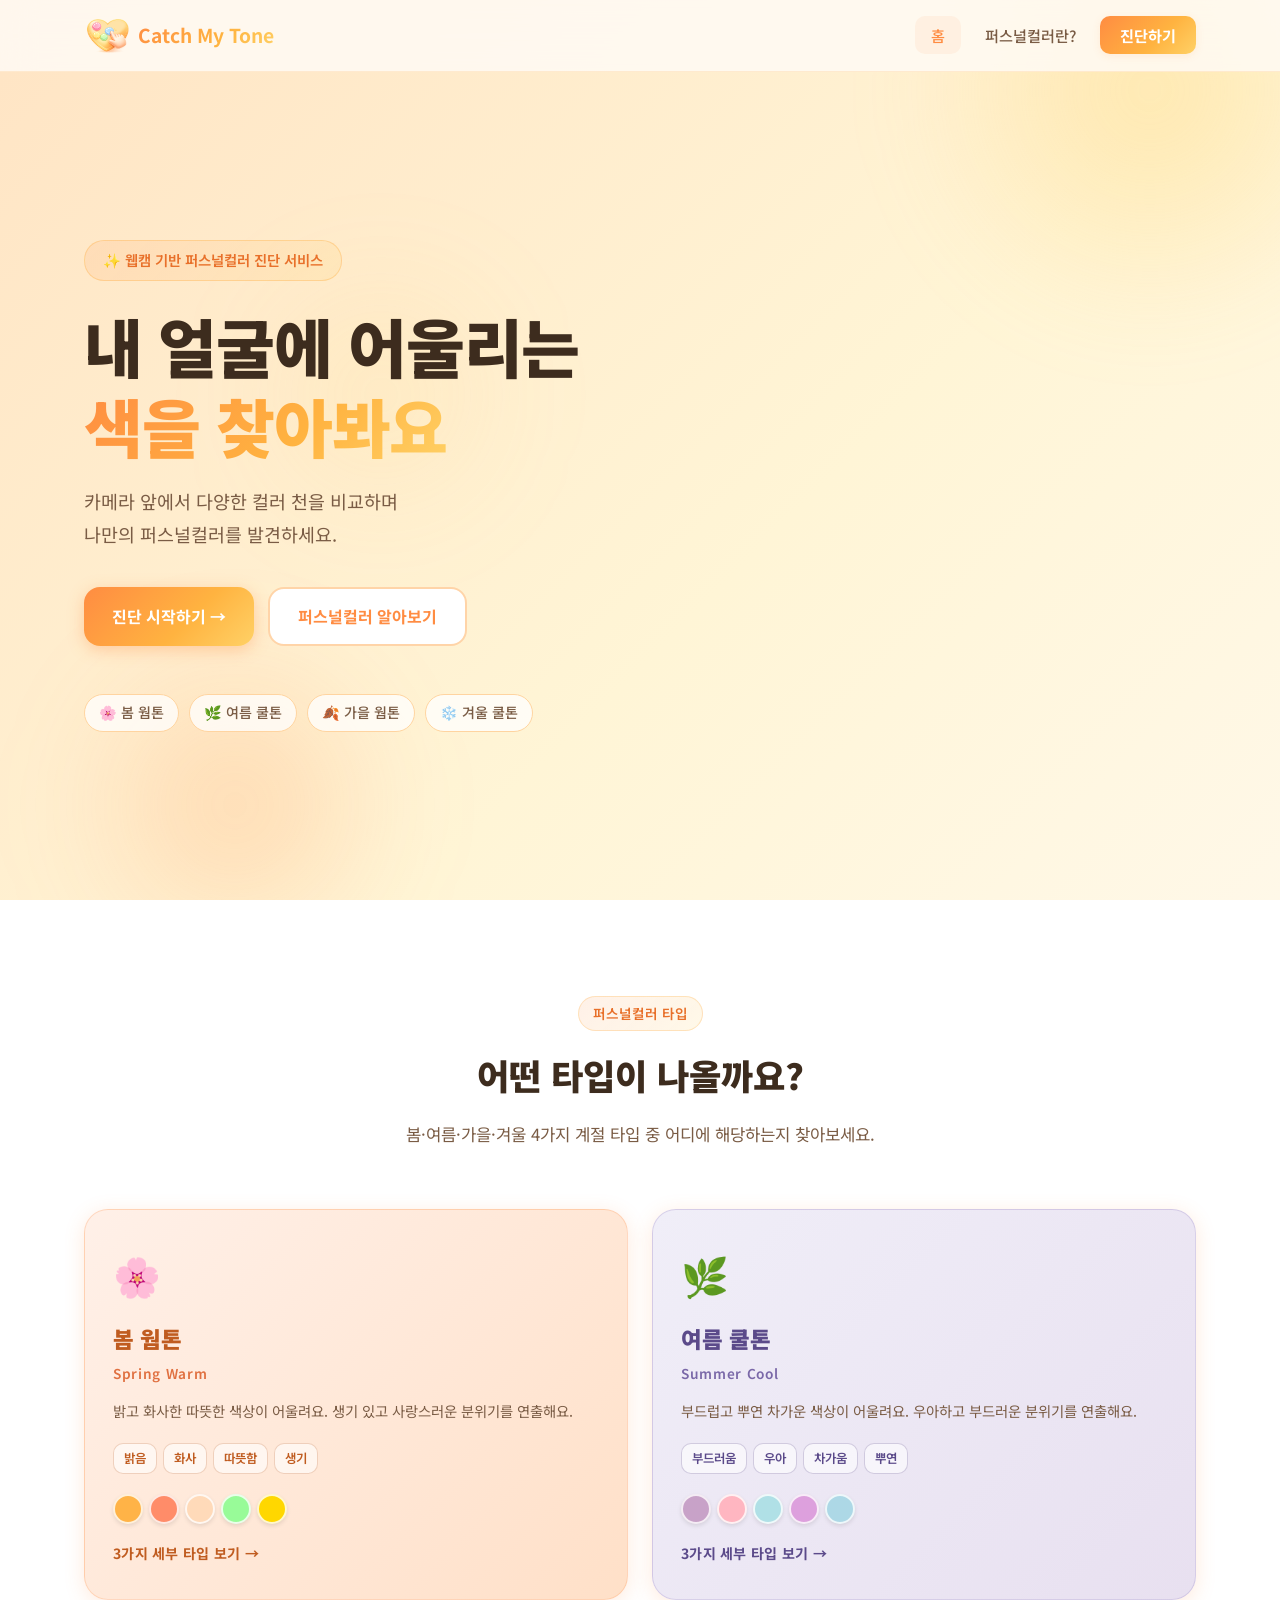
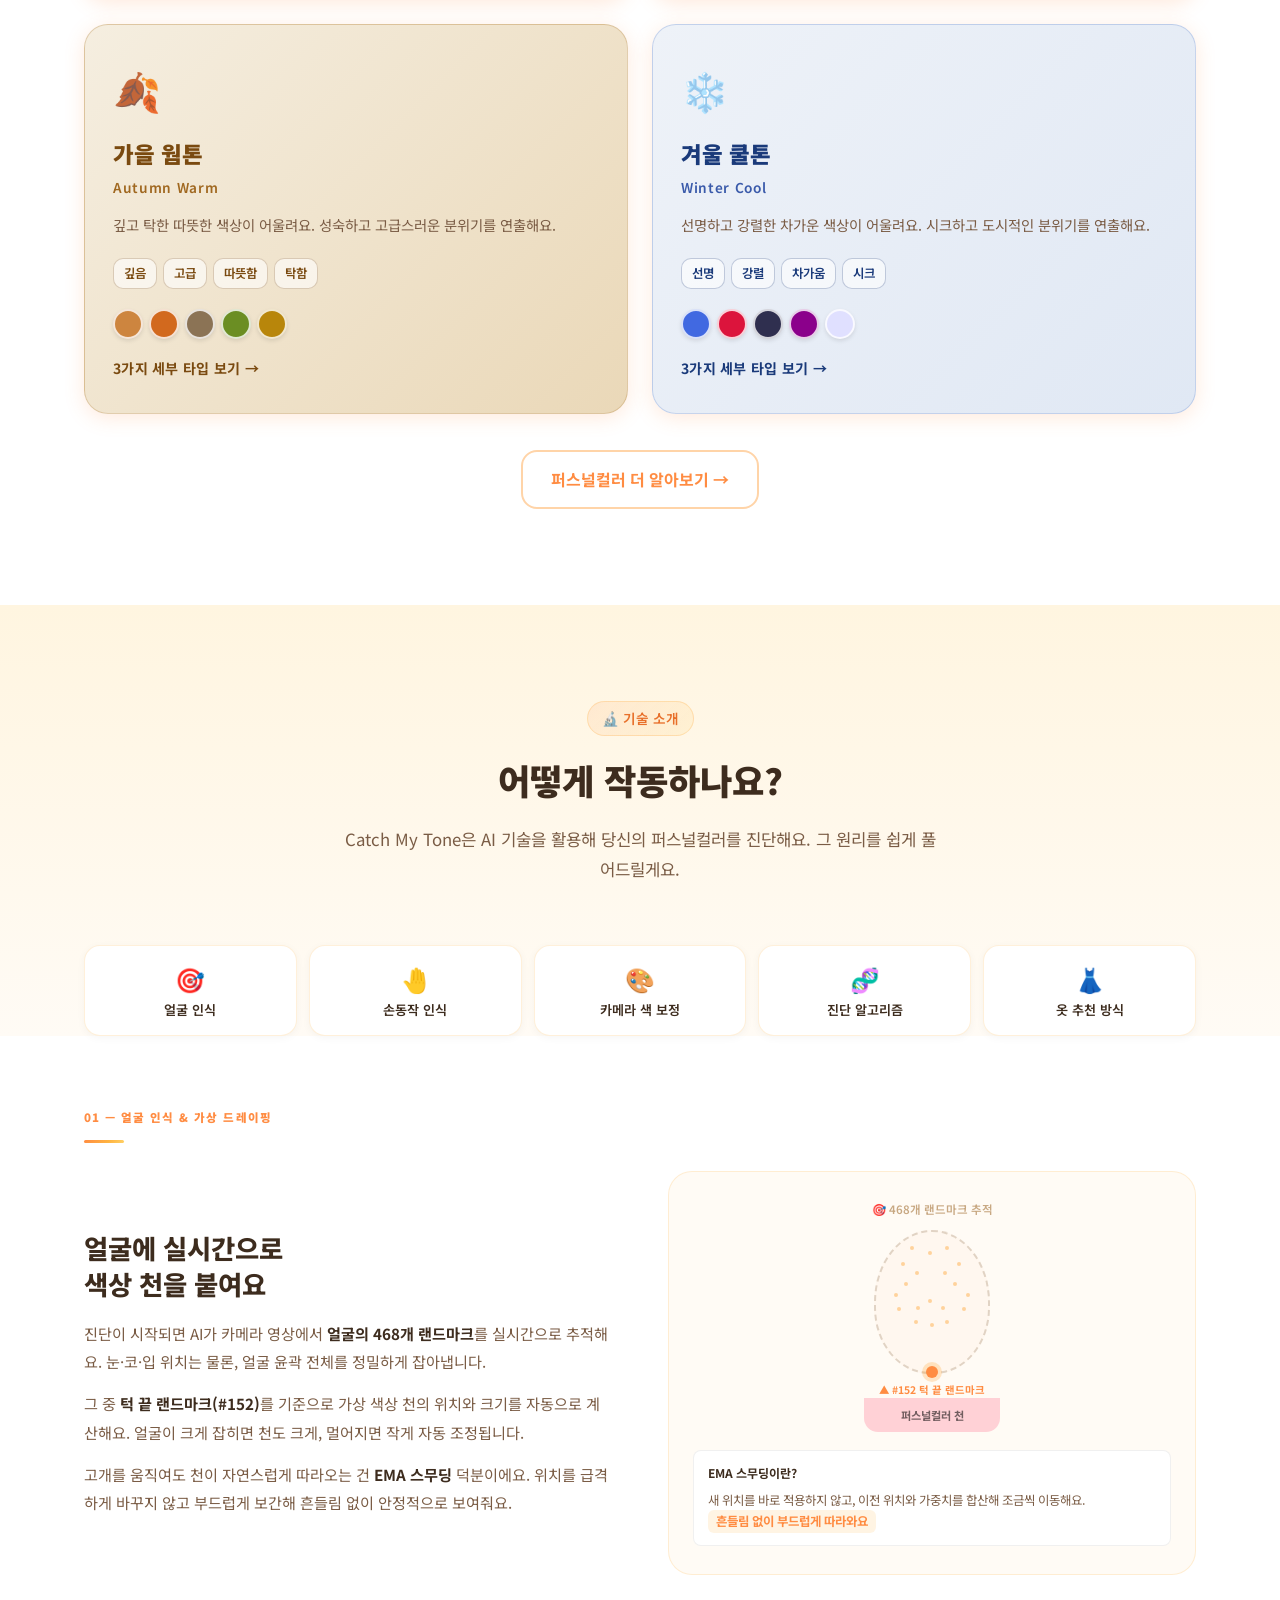
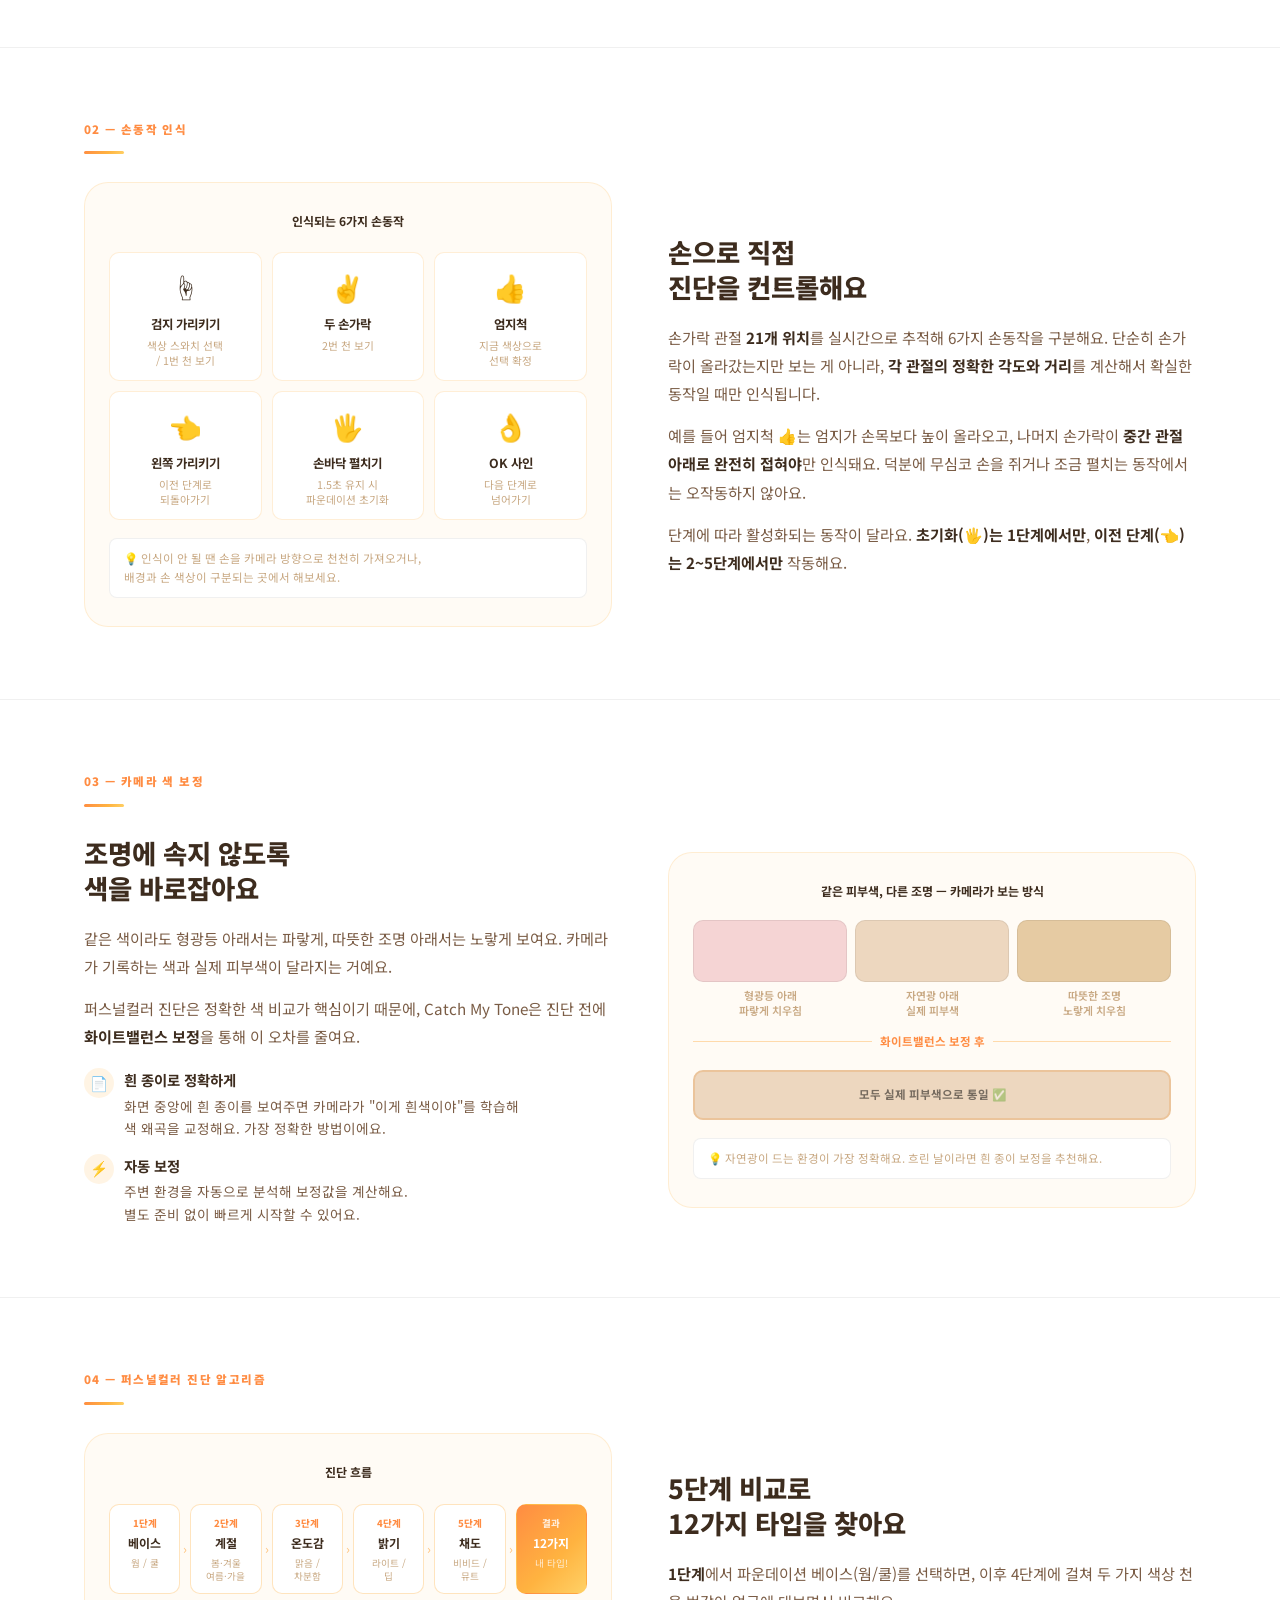
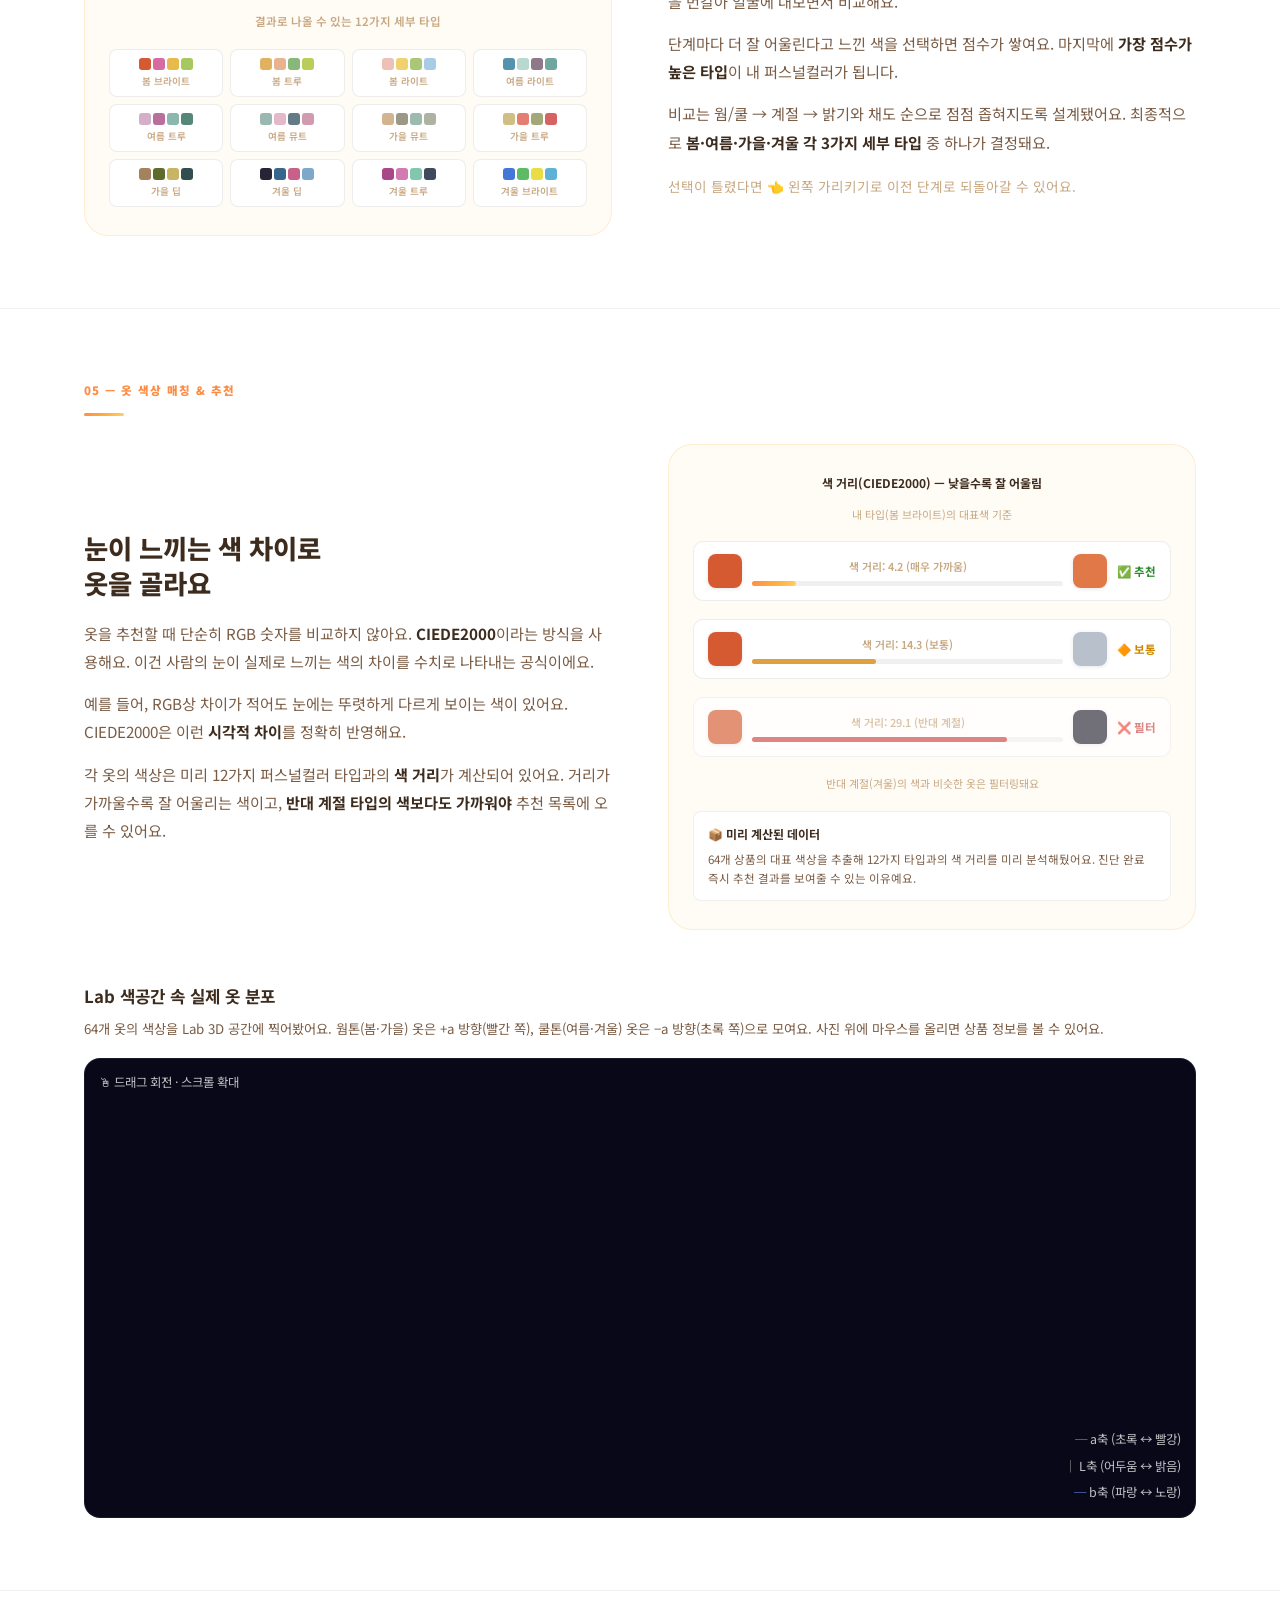
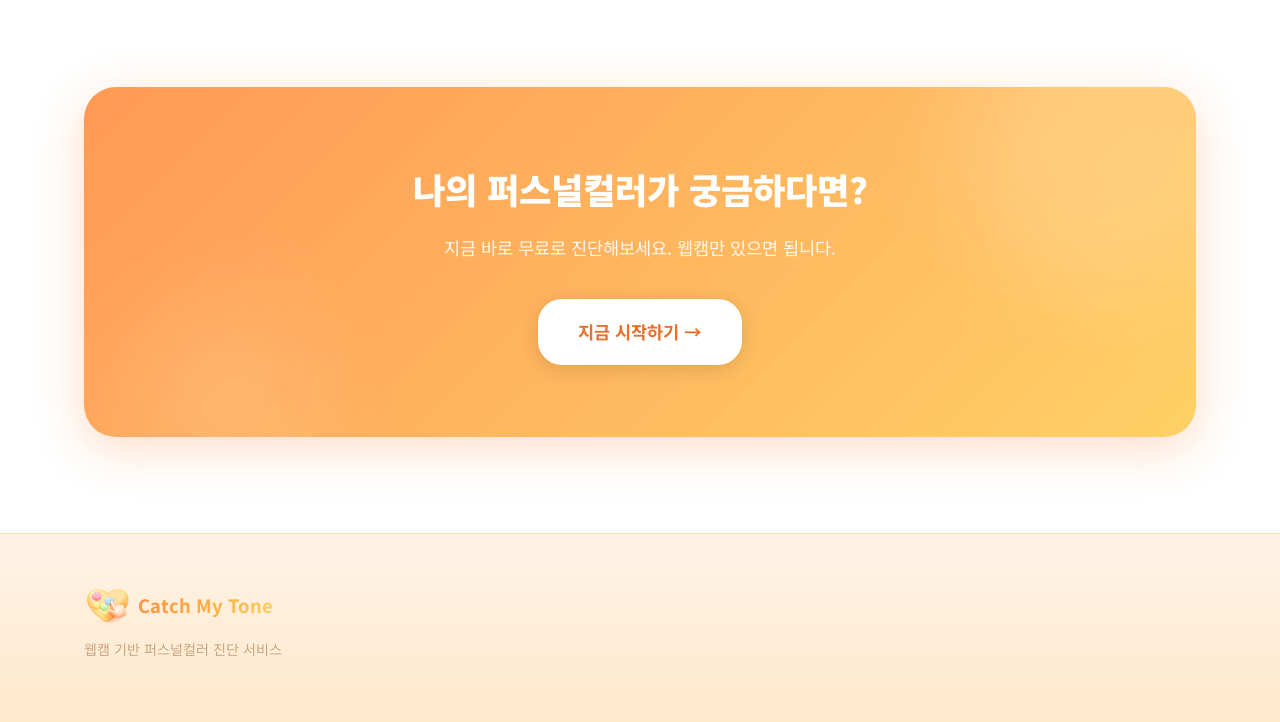
==== commit ea48ea5d: "style: HOW? 페이지 삭제 후 home에 병합" ====
--- a/index.html
+++ b/index.html
@@ -8,6 +8,297 @@
   <link rel="apple-touch-icon" href="images/catch_my_tone_logo.png">
   <link rel="stylesheet" href="css/style.css">
   <link href="https://fonts.googleapis.com/css2?family=Noto+Sans+KR:wght@300;400;500;700;900&display=swap" rel="stylesheet">
+  <style>
+    /* ── HOW? 섹션 스타일 ─────────────────────────────────────────────────── */
+    .how-section { padding: 72px 0; border-bottom: 1px solid rgba(0,0,0,0.06); }
+    .how-section:last-child { border-bottom: none; }
+
+    .how-num {
+      display: block;
+      font-size: 0.72rem;
+      font-weight: 900;
+      color: var(--orange);
+      letter-spacing: 0.12em;
+      text-transform: uppercase;
+      margin-bottom: 6px;
+    }
+    .section-divider {
+      width: 40px;
+      height: 3px;
+      background: var(--grad-btn);
+      border-radius: 2px;
+      margin: 12px 0 28px;
+    }
+    .how-grid {
+      display: grid;
+      grid-template-columns: 1fr 1fr;
+      gap: 56px;
+      align-items: center;
+    }
+    .how-grid.rev { direction: rtl; }
+    .how-grid.rev > * { direction: ltr; }
+    @media (max-width: 768px) {
+      .how-grid { grid-template-columns: 1fr; gap: 32px; }
+      .how-grid.rev { direction: ltr; }
+      .how-section { padding: 48px 0; }
+    }
+
+    .how-text h2 {
+      font-size: 1.65rem;
+      font-weight: 800;
+      color: var(--text-dark);
+      margin-bottom: 18px;
+      line-height: 1.35;
+    }
+    .how-text p {
+      font-size: 0.95rem;
+      line-height: 1.85;
+      color: var(--text-medium);
+      margin-bottom: 14px;
+    }
+    .how-text p:last-child { margin-bottom: 0; }
+    .how-text strong { color: var(--text-dark); font-weight: 700; }
+
+    .how-visual-box {
+      background: rgba(255,179,71,0.05);
+      border: 1.5px solid rgba(255,179,71,0.2);
+      border-radius: var(--radius-lg);
+      padding: 28px 24px;
+      display: flex;
+      flex-direction: column;
+      align-items: center;
+      gap: 18px;
+    }
+
+    .how-chip {
+      display: inline-block;
+      background: rgba(255,179,71,0.15);
+      color: var(--orange);
+      border-radius: 6px;
+      padding: 1px 8px;
+      font-size: 0.78rem;
+      font-weight: 700;
+    }
+
+    /* TOC 그리드 */
+    .how-toc-grid {
+      display: grid;
+      grid-template-columns: repeat(5, 1fr);
+      gap: 12px;
+    }
+    @media (max-width: 640px) { .how-toc-grid { grid-template-columns: repeat(3, 1fr); } }
+    .how-toc-card {
+      background: white;
+      border: 1.5px solid rgba(255,179,71,0.2);
+      border-radius: var(--radius-md);
+      padding: 16px 10px;
+      text-align: center;
+      text-decoration: none;
+      color: var(--text-dark);
+      font-weight: 600;
+      font-size: 0.82rem;
+      transition: all 0.2s;
+      box-shadow: 0 2px 8px rgba(0,0,0,0.04);
+      display: block;
+      line-height: 1.4;
+    }
+    .how-toc-card:hover {
+      border-color: var(--orange);
+      transform: translateY(-2px);
+      box-shadow: 0 6px 20px rgba(255,140,0,0.12);
+      color: var(--orange);
+    }
+    .how-toc-icon { font-size: 1.5rem; margin-bottom: 6px; display: block; }
+
+    /* 얼굴 다이어그램 */
+    .face-oval-wrap {
+      width: 116px;
+      height: 144px;
+      border: 2.5px dashed rgba(200,180,160,0.55);
+      border-radius: 50% 50% 48% 48% / 50% 50% 46% 46%;
+      position: relative;
+      background: rgba(255,235,215,0.2);
+      flex-shrink: 0;
+    }
+    .face-dot-sm {
+      position: absolute;
+      width: 4px;
+      height: 4px;
+      background: rgba(255,140,0,0.35);
+      border-radius: 50%;
+    }
+    .face-chin-marker {
+      position: absolute;
+      bottom: -6px;
+      left: 50%;
+      transform: translateX(-50%);
+      width: 12px;
+      height: 12px;
+      background: var(--orange);
+      border-radius: 50%;
+      box-shadow: 0 0 0 4px rgba(255,140,0,0.2);
+    }
+    .face-cloth-strip {
+      width: 136px;
+      height: 34px;
+      border-radius: 0 0 14px 14px;
+      display: flex;
+      align-items: center;
+      justify-content: center;
+      font-size: 0.7rem;
+      font-weight: 700;
+      color: rgba(0,0,0,0.55);
+    }
+
+    /* 손동작 카드 */
+    .gesture-full-grid {
+      display: grid;
+      grid-template-columns: repeat(3, 1fr);
+      gap: 10px;
+      width: 100%;
+    }
+    @media (max-width: 480px) { .gesture-full-grid { grid-template-columns: repeat(2, 1fr); } }
+    .gesture-full-card {
+      background: white;
+      border: 1px solid rgba(255,179,71,0.22);
+      border-radius: 10px;
+      padding: 12px 8px;
+      text-align: center;
+    }
+    .gesture-full-card .g-icon { font-size: 1.65rem; margin-bottom: 4px; display: block; }
+    .gesture-full-card .g-name { font-size: 0.78rem; font-weight: 700; color: var(--text-dark); display: block; }
+    .gesture-full-card .g-action { font-size: 0.67rem; color: var(--text-muted); margin-top: 3px; line-height: 1.4; display: block; }
+
+    /* 단계 흐름 */
+    .step-flow {
+      display: flex;
+      align-items: stretch;
+      width: 100%;
+    }
+    .step-item {
+      background: white;
+      border: 1.5px solid rgba(255,179,71,0.35);
+      border-radius: 10px;
+      padding: 10px 6px;
+      text-align: center;
+      flex: 1;
+    }
+    .step-item.result-step {
+      background: var(--grad-btn);
+      border-color: transparent;
+    }
+    .step-item .sn {
+      font-size: 0.6rem;
+      color: var(--orange);
+      font-weight: 800;
+      display: block;
+    }
+    .step-item.result-step .sn { color: rgba(255,255,255,0.8); }
+    .step-item .sl {
+      font-size: 0.75rem;
+      color: var(--text-dark);
+      font-weight: 700;
+      display: block;
+      margin-top: 2px;
+    }
+    .step-item.result-step .sl { color: white; }
+    .step-item .sd {
+      font-size: 0.6rem;
+      color: var(--text-muted);
+      margin-top: 3px;
+      display: block;
+      line-height: 1.35;
+    }
+    .step-item.result-step .sd { color: rgba(255,255,255,0.75); }
+    .step-sep {
+      display: flex;
+      align-items: center;
+      padding: 0 3px;
+      color: rgba(255,140,0,0.5);
+      font-size: 0.8rem;
+      flex-shrink: 0;
+    }
+
+    /* 12타입 미니 그리드 */
+    .type-mini-grid {
+      display: grid;
+      grid-template-columns: repeat(4, 1fr);
+      gap: 7px;
+      width: 100%;
+    }
+    .type-mini-card {
+      background: white;
+      border: 1px solid rgba(0,0,0,0.07);
+      border-radius: 8px;
+      padding: 8px 4px;
+      text-align: center;
+    }
+    .type-mini-swatches {
+      display: flex;
+      gap: 2px;
+      justify-content: center;
+      margin-bottom: 5px;
+    }
+    .type-mini-swatch {
+      width: 12px;
+      height: 12px;
+      border-radius: 3px;
+    }
+    .type-mini-name {
+      font-size: 0.6rem;
+      color: var(--text-muted);
+      line-height: 1.35;
+      font-weight: 600;
+    }
+
+    /* CIEDE2000 시각화 */
+    .ciede-row {
+      display: flex;
+      align-items: center;
+      gap: 10px;
+      padding: 12px 14px;
+      background: white;
+      border-radius: 10px;
+      border: 1px solid rgba(0,0,0,0.07);
+      width: 100%;
+    }
+    .ciede-swatch {
+      width: 34px;
+      height: 34px;
+      border-radius: 8px;
+      flex-shrink: 0;
+      box-shadow: 0 1px 4px rgba(0,0,0,0.1);
+    }
+    .ciede-mid {
+      flex: 1;
+      display: flex;
+      flex-direction: column;
+      align-items: center;
+      gap: 5px;
+    }
+    .ciede-dist-label { font-size: 0.68rem; color: var(--text-muted); font-weight: 600; }
+    .ciede-dist-track { width: 100%; height: 5px; background: #f0f0f0; border-radius: 3px; }
+    .ciede-dist-fill { height: 100%; border-radius: 3px; }
+    .ciede-verdict { font-size: 0.72rem; font-weight: 700; white-space: nowrap; }
+
+    /* 진단 단계 설명 박스 */
+    .stage-explain-row {
+      display: flex;
+      gap: 10px;
+      align-items: flex-start;
+    }
+    .stage-explain-icon {
+      width: 30px;
+      height: 30px;
+      background: rgba(255,179,71,0.15);
+      border-radius: 50%;
+      display: flex;
+      align-items: center;
+      justify-content: center;
+      font-size: 0.9rem;
+      flex-shrink: 0;
+    }
+  </style>
 </head>
 <body>
 
@@ -21,7 +312,6 @@
       <ul class="nav-links" id="navLinks">
         <li><a href="index.html" class="nav-link active">홈</a></li>
         <li><a href="about.html" class="nav-link">퍼스널컬러란?</a></li>
-        <li><a href="how.html" class="nav-link">HOW?</a></li>
         <li><a href="diagnosis.html" class="nav-link nav-btn">진단하기</a></li>
       </ul>
       <button class="nav-toggle" onclick="toggleNav()" aria-label="메뉴 열기">
@@ -58,70 +348,6 @@
     </div>
   </section>
 
-  <!-- Features -->
-  <section class="section">
-    <div class="container">
-      <div class="section-header">
-        <span class="section-tag">어떻게 진단하나요</span>
-        <h2>실제 진단처럼, 더 쉽게</h2>
-        <p>퍼스널컬러 진단사가 색상 천으로 진단하는 방식을 그대로 웹에서 경험해 보세요.</p>
-      </div>
-      <div class="features-grid">
-        <div class="feature-card">
-          <div class="feature-icon">📸</div>
-          <h3>웹캠으로 간편하게</h3>
-          <p>별도 앱 설치 없이 브라우저에서 바로 카메라를 실행해 진단할 수 있어요. 자연광 아래에서 하면 더 정확해요.</p>
-        </div>
-        <div class="feature-card">
-          <div class="feature-icon">👋</div>
-          <h3>손동작으로 조작</h3>
-          <p>버튼을 누르지 않아도 손동작만으로 색상 천을 넘기고, 마음에 드는 색을 선택할 수 있어요.</p>
-        </div>
-        <div class="feature-card">
-          <div class="feature-icon">🎨</div>
-          <h3>정밀한 색상 분석</h3>
-          <p>선택한 색상들을 웜톤·쿨톤, 명도, 채도 기준으로 분석해 내 계절 타입을 알려드려요.</p>
-        </div>
-      </div>
-    </div>
-  </section>
-
-  <!-- How It Works -->
-  <section class="section section-alt">
-    <div class="container">
-      <div class="section-header">
-        <span class="section-tag">진단 과정</span>
-        <h2>4단계로 끝나요</h2>
-        <p>복잡한 절차 없이 카메라 앞에서 자연스럽게 진단을 진행할 수 있어요.</p>
-      </div>
-      <div class="steps">
-        <div class="step">
-          <div class="step-number">01</div>
-          <h3>카메라 시작</h3>
-          <p>카메라 접근을 허용하고<br/>얼굴이 잘 보이는 자세를 잡아요.</p>
-        </div>
-        <div class="step-arrow">→</div>
-        <div class="step">
-          <div class="step-number">02</div>
-          <h3>색상 천 비교</h3>
-          <p>얼굴 주변에 다양한 색상의 가상 천이 나타나요. 하나씩 비교해보세요.</p>
-        </div>
-        <div class="step-arrow">→</div>
-        <div class="step">
-          <div class="step-number">03</div>
-          <h3>색상 선택</h3>
-          <p>어울린다고 느껴지는 색상을<br/>엄지척 제스처로 선택하세요.</p>
-        </div>
-        <div class="step-arrow">→</div>
-        <div class="step">
-          <div class="step-number">04</div>
-          <h3>결과 확인</h3>
-          <p>선택한 색상을 분석해<br/>퍼스널컬러 계절 타입과<br/>추천 팔레트를 알려드려요.</p>
-        </div>
-      </div>
-    </div>
-  </section>
-
   <!-- Season Preview -->
   <section class="section">
     <div class="container">
@@ -218,6 +444,491 @@
     </div>
   </section>
 
+  <!-- ── HOW? 어떻게 작동하나요? ─────────────────────────────────────────── -->
+  <section class="section section-alt" style="padding-bottom:0;">
+    <div class="container">
+      <div class="section-header">
+        <span class="section-tag">🔬 기술 소개</span>
+        <h2>어떻게 작동하나요?</h2>
+        <p>Catch My Tone은 AI 기술을 활용해 당신의 퍼스널컬러를 진단해요. 그 원리를 쉽게 풀어드릴게요.</p>
+      </div>
+      <div class="how-toc-grid">
+        <a href="#face" class="how-toc-card">
+          <span class="how-toc-icon">🎯</span>얼굴 인식
+        </a>
+        <a href="#gesture" class="how-toc-card">
+          <span class="how-toc-icon">🤚</span>손동작 인식
+        </a>
+        <a href="#calibration" class="how-toc-card">
+          <span class="how-toc-icon">🎨</span>카메라 색 보정
+        </a>
+        <a href="#algorithm" class="how-toc-card">
+          <span class="how-toc-icon">🧬</span>진단 알고리즘
+        </a>
+        <a href="#clothes" class="how-toc-card">
+          <span class="how-toc-icon">👗</span>옷 추천 방식
+        </a>
+      </div>
+    </div>
+  </section>
+
+  <!-- ── 01 얼굴 인식 & 가상 드레이핑 ─────────────────────────────────────── -->
+  <section id="face" class="how-section section">
+    <div class="container">
+      <span class="how-num">01 — 얼굴 인식 &amp; 가상 드레이핑</span>
+      <div class="section-divider"></div>
+      <div class="how-grid">
+
+        <div class="how-text">
+          <h2>얼굴에 실시간으로<br>색상 천을 붙여요</h2>
+          <p>진단이 시작되면 AI가 카메라 영상에서 <strong>얼굴의 468개 랜드마크</strong>를 실시간으로 추적해요. 눈·코·입 위치는 물론, 얼굴 윤곽 전체를 정밀하게 잡아냅니다.</p>
+          <p>그 중 <strong>턱 끝 랜드마크(#152)</strong>를 기준으로 가상 색상 천의 위치와 크기를 자동으로 계산해요. 얼굴이 크게 잡히면 천도 크게, 멀어지면 작게 자동 조정됩니다.</p>
+          <p>고개를 움직여도 천이 자연스럽게 따라오는 건 <strong>EMA 스무딩</strong> 덕분이에요. 위치를 급격하게 바꾸지 않고 부드럽게 보간해 흔들림 없이 안정적으로 보여줘요.</p>
+        </div>
+
+        <div class="how-visual-box">
+          <div style="display:flex; flex-direction:column; align-items:center; gap:0;">
+            <div style="font-size:0.72rem; color:var(--text-muted); font-weight:600; margin-bottom:10px; text-align:center;">
+              🎯 468개 랜드마크 추적
+            </div>
+            <div class="face-oval-wrap">
+              <div class="face-dot-sm" style="top:22%; left:22%;"></div>
+              <div class="face-dot-sm" style="top:22%; left:72%;"></div>
+              <div class="face-dot-sm" style="top:28%; left:35%;"></div>
+              <div class="face-dot-sm" style="top:28%; left:60%;"></div>
+              <div class="face-dot-sm" style="top:14%; left:46%;"></div>
+              <div class="face-dot-sm" style="top:36%; left:25%;"></div>
+              <div class="face-dot-sm" style="top:36%; left:69%;"></div>
+              <div class="face-dot-sm" style="top:48%; left:46%;"></div>
+              <div class="face-dot-sm" style="top:53%; left:36%;"></div>
+              <div class="face-dot-sm" style="top:53%; left:58%;"></div>
+              <div class="face-dot-sm" style="top:63%; left:34%;"></div>
+              <div class="face-dot-sm" style="top:65%; left:48%;"></div>
+              <div class="face-dot-sm" style="top:63%; left:62%;"></div>
+              <div class="face-dot-sm" style="top:44%; left:16%;"></div>
+              <div class="face-dot-sm" style="top:44%; left:80%;"></div>
+              <div class="face-dot-sm" style="top:54%; left:19%;"></div>
+              <div class="face-dot-sm" style="top:54%; left:77%;"></div>
+              <div class="face-dot-sm" style="top:10%; left:30%;"></div>
+              <div class="face-dot-sm" style="top:10%; left:62%;"></div>
+              <div class="face-chin-marker"></div>
+            </div>
+            <div style="font-size:0.65rem; color:var(--orange); font-weight:700; margin:7px 0 0; text-align:center;">
+              ▲ #152 턱 끝 랜드마크
+            </div>
+            <div class="face-cloth-strip" style="background:rgba(255,182,193,0.6);">
+              퍼스널컬러 천
+            </div>
+          </div>
+          <div style="width:100%; background:white; border-radius:8px; padding:12px 14px; border:1px solid rgba(0,0,0,0.06);">
+            <div style="font-size:0.75rem; font-weight:700; color:var(--text-dark); margin-bottom:6px;">EMA 스무딩이란?</div>
+            <div style="font-size:0.78rem; color:var(--text-medium); line-height:1.65;">
+              새 위치를 바로 적용하지 않고, 이전 위치와 가중치를 합산해 조금씩 이동해요.<br>
+              <span class="how-chip">흔들림 없이 부드럽게 따라와요</span>
+            </div>
+          </div>
+        </div>
+
+      </div>
+    </div>
+  </section>
+
+  <!-- ── 02 손동작 인식 ──────────────────────────────────────────────────────── -->
+  <section id="gesture" class="how-section section">
+    <div class="container">
+      <span class="how-num">02 — 손동작 인식</span>
+      <div class="section-divider"></div>
+      <div class="how-grid rev">
+
+        <div class="how-text">
+          <h2>손으로 직접<br>진단을 컨트롤해요</h2>
+          <p>손가락 관절 <strong>21개 위치</strong>를 실시간으로 추적해 6가지 손동작을 구분해요. 단순히 손가락이 올라갔는지만 보는 게 아니라, <strong>각 관절의 정확한 각도와 거리</strong>를 계산해서 확실한 동작일 때만 인식됩니다.</p>
+          <p>예를 들어 엄지척 👍는 엄지가 손목보다 높이 올라오고, 나머지 손가락이 <strong>중간 관절 아래로 완전히 접혀야</strong>만 인식돼요. 덕분에 무심코 손을 쥐거나 조금 펼치는 동작에서는 오작동하지 않아요.</p>
+          <p>단계에 따라 활성화되는 동작이 달라요. <strong>초기화(🖐)는 1단계에서만</strong>, <strong>이전 단계(👈)는 2~5단계에서만</strong> 작동해요.</p>
+        </div>
+
+        <div class="how-visual-box">
+          <div style="font-size:0.75rem; font-weight:700; color:var(--text-dark); text-align:center; margin-bottom:2px;">
+            인식되는 6가지 손동작
+          </div>
+          <div class="gesture-full-grid">
+            <div class="gesture-full-card">
+              <span class="g-icon">☝️</span>
+              <span class="g-name">검지 가리키기</span>
+              <span class="g-action">색상 스와치 선택<br>/ 1번 천 보기</span>
+            </div>
+            <div class="gesture-full-card">
+              <span class="g-icon">✌️</span>
+              <span class="g-name">두 손가락</span>
+              <span class="g-action">2번 천 보기</span>
+            </div>
+            <div class="gesture-full-card">
+              <span class="g-icon">👍</span>
+              <span class="g-name">엄지척</span>
+              <span class="g-action">지금 색상으로<br>선택 확정</span>
+            </div>
+            <div class="gesture-full-card">
+              <span class="g-icon">👈</span>
+              <span class="g-name">왼쪽 가리키기</span>
+              <span class="g-action">이전 단계로<br>되돌아가기</span>
+            </div>
+            <div class="gesture-full-card">
+              <span class="g-icon">🖐</span>
+              <span class="g-name">손바닥 펼치기</span>
+              <span class="g-action">1.5초 유지 시<br>파운데이션 초기화</span>
+            </div>
+            <div class="gesture-full-card">
+              <span class="g-icon">👌</span>
+              <span class="g-name">OK 사인</span>
+              <span class="g-action">다음 단계로<br>넘어가기</span>
+            </div>
+          </div>
+          <div style="width:100%; background:white; border-radius:8px; padding:10px 14px; border:1px solid rgba(0,0,0,0.06);">
+            <div style="font-size:0.72rem; color:var(--text-muted); line-height:1.65;">
+              💡 인식이 안 될 땐 손을 카메라 방향으로 천천히 가져오거나,<br/>배경과 손 색상이 구분되는 곳에서 해보세요.
+            </div>
+          </div>
+        </div>
+
+      </div>
+    </div>
+  </section>
+
+  <!-- ── 03 카메라 색 보정 ──────────────────────────────────────────────────── -->
+  <section id="calibration" class="how-section section">
+    <div class="container">
+      <span class="how-num">03 — 카메라 색 보정</span>
+      <div class="section-divider"></div>
+      <div class="how-grid">
+
+        <div class="how-text">
+          <h2>조명에 속지 않도록<br>색을 바로잡아요</h2>
+          <p>같은 색이라도 형광등 아래서는 파랗게, 따뜻한 조명 아래서는 노랗게 보여요. 카메라가 기록하는 색과 실제 피부색이 달라지는 거예요.</p>
+          <p>퍼스널컬러 진단은 정확한 색 비교가 핵심이기 때문에, Catch My Tone은 진단 전에 <strong>화이트밸런스 보정</strong>을 통해 이 오차를 줄여요.</p>
+          <div style="display:flex; flex-direction:column; gap:14px; margin-top:18px;">
+            <div class="stage-explain-row">
+              <div class="stage-explain-icon">📄</div>
+              <div>
+                <div style="font-weight:700; font-size:0.9rem; color:var(--text-dark);">흰 종이로 정확하게</div>
+                <div style="font-size:0.85rem; color:var(--text-medium); margin-top:2px; line-height:1.65;">화면 중앙에 흰 종이를 보여주면 카메라가 "이게 흰색이야"를 학습해<br/>색 왜곡을 교정해요. 가장 정확한 방법이에요.</div>
+              </div>
+            </div>
+            <div class="stage-explain-row">
+              <div class="stage-explain-icon">⚡</div>
+              <div>
+                <div style="font-weight:700; font-size:0.9rem; color:var(--text-dark);">자동 보정</div>
+                <div style="font-size:0.85rem; color:var(--text-medium); margin-top:2px; line-height:1.65;">주변 환경을 자동으로 분석해 보정값을 계산해요.<br/>별도 준비 없이 빠르게 시작할 수 있어요.</div>
+              </div>
+            </div>
+          </div>
+        </div>
+
+        <div class="how-visual-box">
+          <div style="font-size:0.75rem; font-weight:700; color:var(--text-dark); text-align:center;">
+            같은 피부색, 다른 조명 — 카메라가 보는 방식
+          </div>
+          <div style="display:flex; gap:8px; width:100%;">
+            <div style="flex:1; text-align:center;">
+              <div style="height:62px; border-radius:10px; background:#f5d4d4; border:1px solid rgba(0,0,0,0.07);"></div>
+              <div style="font-size:0.68rem; color:var(--text-muted); margin-top:6px; font-weight:600; line-height:1.4;">형광등 아래<br>파랗게 치우침</div>
+            </div>
+            <div style="flex:1; text-align:center;">
+              <div style="height:62px; border-radius:10px; background:#edd7bf; border:1px solid rgba(0,0,0,0.07);"></div>
+              <div style="font-size:0.68rem; color:var(--text-muted); margin-top:6px; font-weight:600; line-height:1.4;">자연광 아래<br>실제 피부색</div>
+            </div>
+            <div style="flex:1; text-align:center;">
+              <div style="height:62px; border-radius:10px; background:#e6cba3; border:1px solid rgba(0,0,0,0.07);"></div>
+              <div style="font-size:0.68rem; color:var(--text-muted); margin-top:6px; font-weight:600; line-height:1.4;">따뜻한 조명<br>노랗게 치우침</div>
+            </div>
+          </div>
+          <div style="display:flex; align-items:center; gap:8px; width:100%; margin-top:-4px;">
+            <div style="flex:1; height:1px; background:rgba(255,140,0,0.3);"></div>
+            <div style="font-size:0.72rem; color:var(--orange); font-weight:700; white-space:nowrap;">화이트밸런스 보정 후</div>
+            <div style="flex:1; height:1px; background:rgba(255,140,0,0.3);"></div>
+          </div>
+          <div style="width:100%;">
+            <div style="height:50px; border-radius:10px; background:#edd7bf; border:2px solid #ebc49b; display:flex; align-items:center; justify-content:center; font-size:0.72rem; font-weight:700; color:rgba(0,0,0,0.5);">
+              모두 실제 피부색으로 통일 ✅
+            </div>
+          </div>
+          <div style="width:100%; background:white; border-radius:8px; padding:10px 14px; border:1px solid rgba(0,0,0,0.06);">
+            <div style="font-size:0.72rem; color:var(--text-muted); line-height:1.65;">
+              💡 자연광이 드는 환경이 가장 정확해요. 흐린 날이라면 흰 종이 보정을 추천해요.
+            </div>
+          </div>
+        </div>
+
+      </div>
+    </div>
+  </section>
+
+  <!-- ── 04 퍼스널컬러 진단 알고리즘 ───────────────────────────────────────── -->
+  <section id="algorithm" class="how-section section">
+    <div class="container">
+      <span class="how-num">04 — 퍼스널컬러 진단 알고리즘</span>
+      <div class="section-divider"></div>
+      <div class="how-grid rev">
+
+        <div class="how-text">
+          <h2>5단계 비교로<br>12가지 타입을 찾아요</h2>
+          <p><strong>1단계</strong>에서 파운데이션 베이스(웜/쿨)를 선택하면, 이후 4단계에 걸쳐 두 가지 색상 천을 번갈아 얼굴에 대보면서 비교해요.</p>
+          <p>단계마다 더 잘 어울린다고 느낀 색을 선택하면 점수가 쌓여요. 마지막에 <strong>가장 점수가 높은 타입</strong>이 내 퍼스널컬러가 됩니다.</p>
+          <p>비교는 웜/쿨 → 계절 → 밝기와 채도 순으로 점점 좁혀지도록 설계됐어요. 최종적으로 <strong>봄·여름·가을·겨울 각 3가지 세부 타입</strong> 중 하나가 결정돼요.</p>
+          <p style="margin-top:18px; font-size:0.85rem; color:var(--text-muted);">선택이 틀렸다면 👈 왼쪽 가리키기로 이전 단계로 되돌아갈 수 있어요.</p>
+        </div>
+
+        <div class="how-visual-box">
+          <div style="font-size:0.75rem; font-weight:700; color:var(--text-dark); text-align:center; margin-bottom:4px;">진단 흐름</div>
+          <div class="step-flow">
+            <div class="step-item">
+              <span class="sn">1단계</span>
+              <span class="sl">베이스</span>
+              <span class="sd">웜 / 쿨</span>
+            </div>
+            <div class="step-sep">›</div>
+            <div class="step-item">
+              <span class="sn">2단계</span>
+              <span class="sl">계절</span>
+              <span class="sd">봄·겨울<br>여름·가을</span>
+            </div>
+            <div class="step-sep">›</div>
+            <div class="step-item">
+              <span class="sn">3단계</span>
+              <span class="sl">온도감</span>
+              <span class="sd">맑음 /<br>차분함</span>
+            </div>
+            <div class="step-sep">›</div>
+            <div class="step-item">
+              <span class="sn">4단계</span>
+              <span class="sl">밝기</span>
+              <span class="sd">라이트 /<br>딥</span>
+            </div>
+            <div class="step-sep">›</div>
+            <div class="step-item">
+              <span class="sn">5단계</span>
+              <span class="sl">채도</span>
+              <span class="sd">비비드 /<br>뮤트</span>
+            </div>
+            <div class="step-sep">›</div>
+            <div class="step-item result-step">
+              <span class="sn">결과</span>
+              <span class="sl">12가지</span>
+              <span class="sd">내 타입!</span>
+            </div>
+          </div>
+
+          <div style="font-size:0.72rem; color:var(--text-muted); font-weight:600; text-align:center;">결과로 나올 수 있는 12가지 세부 타입</div>
+          <div class="type-mini-grid">
+            <div class="type-mini-card">
+              <div class="type-mini-swatches">
+                <div class="type-mini-swatch" style="background:#D65A31;"></div>
+                <div class="type-mini-swatch" style="background:#D66BA1;"></div>
+                <div class="type-mini-swatch" style="background:#E8B94B;"></div>
+                <div class="type-mini-swatch" style="background:#A6C85E;"></div>
+              </div>
+              <div class="type-mini-name">봄 브라이트</div>
+            </div>
+            <div class="type-mini-card">
+              <div class="type-mini-swatches">
+                <div class="type-mini-swatch" style="background:#E0B15F;"></div>
+                <div class="type-mini-swatch" style="background:#E9B38F;"></div>
+                <div class="type-mini-swatch" style="background:#88B879;"></div>
+                <div class="type-mini-swatch" style="background:#B8CE58;"></div>
+              </div>
+              <div class="type-mini-name">봄 트루</div>
+            </div>
+            <div class="type-mini-card">
+              <div class="type-mini-swatches">
+                <div class="type-mini-swatch" style="background:#EDC1B7;"></div>
+                <div class="type-mini-swatch" style="background:#EFD16D;"></div>
+                <div class="type-mini-swatch" style="background:#A9C777;"></div>
+                <div class="type-mini-swatch" style="background:#A7CCE4;"></div>
+              </div>
+              <div class="type-mini-name">봄 라이트</div>
+            </div>
+            <div class="type-mini-card">
+              <div class="type-mini-swatches">
+                <div class="type-mini-swatch" style="background:#5592AD;"></div>
+                <div class="type-mini-swatch" style="background:#B9D8CE;"></div>
+                <div class="type-mini-swatch" style="background:#8F7887;"></div>
+                <div class="type-mini-swatch" style="background:#6FA79F;"></div>
+              </div>
+              <div class="type-mini-name">여름 라이트</div>
+            </div>
+            <div class="type-mini-card">
+              <div class="type-mini-swatches">
+                <div class="type-mini-swatch" style="background:#D5AEC7;"></div>
+                <div class="type-mini-swatch" style="background:#B86F9C;"></div>
+                <div class="type-mini-swatch" style="background:#8BB7AE;"></div>
+                <div class="type-mini-swatch" style="background:#568678;"></div>
+              </div>
+              <div class="type-mini-name">여름 트루</div>
+            </div>
+            <div class="type-mini-card">
+              <div class="type-mini-swatches">
+                <div class="type-mini-swatch" style="background:#9BB7B2;"></div>
+                <div class="type-mini-swatch" style="background:#E4B8C9;"></div>
+                <div class="type-mini-swatch" style="background:#637A87;"></div>
+                <div class="type-mini-swatch" style="background:#D29AAF;"></div>
+              </div>
+              <div class="type-mini-name">여름 뮤트</div>
+            </div>
+            <div class="type-mini-card">
+              <div class="type-mini-swatches">
+                <div class="type-mini-swatch" style="background:#D2B58F;"></div>
+                <div class="type-mini-swatch" style="background:#9C9887;"></div>
+                <div class="type-mini-swatch" style="background:#9DBAAE;"></div>
+                <div class="type-mini-swatch" style="background:#AEB3A1;"></div>
+              </div>
+              <div class="type-mini-name">가을 뮤트</div>
+            </div>
+            <div class="type-mini-card">
+              <div class="type-mini-swatches">
+                <div class="type-mini-swatch" style="background:#D1BE82;"></div>
+                <div class="type-mini-swatch" style="background:#E37E70;"></div>
+                <div class="type-mini-swatch" style="background:#A2A878;"></div>
+                <div class="type-mini-swatch" style="background:#D86162;"></div>
+              </div>
+              <div class="type-mini-name">가을 트루</div>
+            </div>
+            <div class="type-mini-card">
+              <div class="type-mini-swatches">
+                <div class="type-mini-swatch" style="background:#A3825D;"></div>
+                <div class="type-mini-swatch" style="background:#5F6A2D;"></div>
+                <div class="type-mini-swatch" style="background:#C8B463;"></div>
+                <div class="type-mini-swatch" style="background:#334E50;"></div>
+              </div>
+              <div class="type-mini-name">가을 딥</div>
+            </div>
+            <div class="type-mini-card">
+              <div class="type-mini-swatches">
+                <div class="type-mini-swatch" style="background:#252535;"></div>
+                <div class="type-mini-swatch" style="background:#38658A;"></div>
+                <div class="type-mini-swatch" style="background:#C7618A;"></div>
+                <div class="type-mini-swatch" style="background:#7DA8CA;"></div>
+              </div>
+              <div class="type-mini-name">겨울 딥</div>
+            </div>
+            <div class="type-mini-card">
+              <div class="type-mini-swatches">
+                <div class="type-mini-swatch" style="background:#A94888;"></div>
+                <div class="type-mini-swatch" style="background:#D27BB2;"></div>
+                <div class="type-mini-swatch" style="background:#83C6AF;"></div>
+                <div class="type-mini-swatch" style="background:#404A5D;"></div>
+              </div>
+              <div class="type-mini-name">겨울 트루</div>
+            </div>
+            <div class="type-mini-card">
+              <div class="type-mini-swatches">
+                <div class="type-mini-swatch" style="background:#4476D9;"></div>
+                <div class="type-mini-swatch" style="background:#5DBA65;"></div>
+                <div class="type-mini-swatch" style="background:#E9DC45;"></div>
+                <div class="type-mini-swatch" style="background:#5EB2D8;"></div>
+              </div>
+              <div class="type-mini-name">겨울 브라이트</div>
+            </div>
+          </div>
+        </div>
+
+      </div>
+    </div>
+  </section>
+
+  <!-- ── 05 옷 색상 매칭 & 추천 ─────────────────────────────────────────────── -->
+  <section id="clothes" class="how-section section">
+    <div class="container">
+      <span class="how-num">05 — 옷 색상 매칭 &amp; 추천</span>
+      <div class="section-divider"></div>
+      <div class="how-grid">
+
+        <div class="how-text">
+          <h2>눈이 느끼는 색 차이로<br>옷을 골라요</h2>
+          <p>옷을 추천할 때 단순히 RGB 숫자를 비교하지 않아요. <strong>CIEDE2000</strong>이라는 방식을 사용해요. 이건 사람의 눈이 실제로 느끼는 색의 차이를 수치로 나타내는 공식이에요.</p>
+          <p>예를 들어, RGB상 차이가 적어도 눈에는 뚜렷하게 다르게 보이는 색이 있어요. CIEDE2000은 이런 <strong>시각적 차이</strong>를 정확히 반영해요.</p>
+          <p>각 옷의 색상은 미리 12가지 퍼스널컬러 타입과의 <strong>색 거리</strong>가 계산되어 있어요. 거리가 가까울수록 잘 어울리는 색이고, <strong>반대 계절 타입의 색보다도 가까워야</strong> 추천 목록에 오를 수 있어요.</p>
+        </div>
+
+        <div class="how-visual-box">
+          <div style="font-size:0.75rem; font-weight:700; color:var(--text-dark); text-align:center; margin-bottom:4px;">
+            색 거리(CIEDE2000) — 낮을수록 잘 어울림
+          </div>
+          <div style="font-size:0.68rem; color:var(--text-muted); text-align:center; margin-top:-10px;">내 타입(봄 브라이트)의 대표색 기준</div>
+
+          <div class="ciede-row">
+            <div class="ciede-swatch" style="background:#D65A31;"></div>
+            <div class="ciede-mid">
+              <div class="ciede-dist-label">색 거리: 4.2 (매우 가까움)</div>
+              <div class="ciede-dist-track">
+                <div class="ciede-dist-fill" style="width:14%; background:var(--grad-btn);"></div>
+              </div>
+            </div>
+            <div class="ciede-swatch" style="background:#E07848;"></div>
+            <div class="ciede-verdict" style="color:#2a8a2a;">✅ 추천</div>
+          </div>
+
+          <div class="ciede-row">
+            <div class="ciede-swatch" style="background:#D65A31;"></div>
+            <div class="ciede-mid">
+              <div class="ciede-dist-label">색 거리: 14.3 (보통)</div>
+              <div class="ciede-dist-track">
+                <div class="ciede-dist-fill" style="width:40%; background:#e0a040;"></div>
+              </div>
+            </div>
+            <div class="ciede-swatch" style="background:#B8C0CC;"></div>
+            <div class="ciede-verdict" style="color:#cc8800;">🔶 보통</div>
+          </div>
+
+          <div class="ciede-row" style="opacity:0.65;">
+            <div class="ciede-swatch" style="background:#D65A31;"></div>
+            <div class="ciede-mid">
+              <div class="ciede-dist-label">색 거리: 29.1 (반대 계절)</div>
+              <div class="ciede-dist-track">
+                <div class="ciede-dist-fill" style="width:82%; background:#cc4444;"></div>
+              </div>
+            </div>
+            <div class="ciede-swatch" style="background:#252535;"></div>
+            <div class="ciede-verdict" style="color:#cc4444;">❌ 필터</div>
+          </div>
+          <div style="font-size:0.68rem; color:var(--text-muted); text-align:center; line-height:1.6;">
+            반대 계절(겨울)의 색과 비슷한 옷은 필터링돼요
+          </div>
+
+          <div style="width:100%; background:white; border-radius:8px; padding:12px 14px; border:1px solid rgba(0,0,0,0.06);">
+            <div style="font-size:0.75rem; font-weight:700; color:var(--text-dark); margin-bottom:6px;">📦 미리 계산된 데이터</div>
+            <div style="font-size:0.72rem; color:var(--text-medium); line-height:1.65;">
+              64개 상품의 대표 색상을 추출해 12가지 타입과의 색 거리를 미리 분석해뒀어요. 진단 완료 즉시 추천 결과를 보여줄 수 있는 이유예요.
+            </div>
+          </div>
+        </div>
+
+      </div>
+
+      <!-- Lab 3D 색공간 시각화 -->
+      <div style="margin-top:52px;">
+        <h3 style="font-size:1.05rem; font-weight:700; color:var(--text-dark); margin-bottom:6px;">Lab 색공간 속 실제 옷 분포</h3>
+        <p style="font-size:0.83rem; color:var(--text-medium); margin-bottom:18px; line-height:1.75;">64개 옷의 색상을 Lab 3D 공간에 찍어봤어요. 웜톤(봄·가을) 옷은 +a 방향(빨간 쪽), 쿨톤(여름·겨울) 옷은 −a 방향(초록 쪽)으로 모여요. 사진 위에 마우스를 올리면 상품 정보를 볼 수 있어요.</p>
+        <div id="lab3d-wrap" style="position:relative; height:460px; background:#080818; border-radius:16px; overflow:hidden; border:1px solid rgba(255,255,255,0.07);">
+          <canvas id="lab3d-canvas" style="position:absolute; top:0; left:0; display:block;"></canvas>
+          <div id="lab3d-overlay" style="position:absolute; top:0; left:0; width:100%; height:100%; pointer-events:none;"></div>
+          <div id="lab3d-tooltip" style="display:none; position:absolute; pointer-events:none; z-index:20; background:white; border-radius:10px; box-shadow:0 6px 24px rgba(0,0,0,0.3); overflow:hidden; width:120px;">
+            <img id="lab3d-tip-img" src="" alt="" style="width:120px; height:90px; object-fit:cover; display:block;">
+            <div style="padding:7px 9px;">
+              <div id="lab3d-tip-brand" style="font-size:0.58rem; color:#999; font-weight:600; margin-bottom:1px; white-space:nowrap; overflow:hidden; text-overflow:ellipsis;"></div>
+              <div id="lab3d-tip-name"  style="font-size:0.65rem; color:#222; font-weight:700; white-space:nowrap; overflow:hidden; text-overflow:ellipsis;"></div>
+            </div>
+          </div>
+          <div style="position:absolute; top:12px; left:14px; font-size:0.78rem; color:rgba(255,255,255,0.75); pointer-events:none; line-height:1.8;">🖱 드래그 회전 · 스크롤 확대</div>
+          <div style="position:absolute; bottom:12px; right:14px; font-size:0.78rem; color:rgba(255,255,255,0.75); line-height:2.1; text-align:right; pointer-events:none;">
+            <div><span style="color:#ff8877;">─</span> a축 (초록 ↔ 빨강)</div>
+            <div><span style="color:rgba(255,255,255,0.65);">│</span> L축 (어두움 ↔ 밝음)</div>
+            <div><span style="color:#7799ff;">─</span> b축 (파랑 ↔ 노랑)</div>
+          </div>
+        </div>
+      </div>
+
+    </div>
+  </section>
+
   <!-- CTA -->
   <section class="section cta-section">
     <div class="container">
@@ -247,5 +958,226 @@
   </footer>
 
   <script src="js/main.js"></script>
+  <script src="https://cdn.jsdelivr.net/npm/three@0.128.0/build/three.min.js"></script>
+  <script src="https://cdn.jsdelivr.net/npm/three@0.128.0/examples/js/controls/OrbitControls.js"></script>
+  <script>
+  /* ── Lab 색공간 3D 시각화 ── */
+  (function () {
+    'use strict';
+    if (typeof THREE === 'undefined') return;
+    const wrap    = document.getElementById('lab3d-wrap');
+    const canvas  = document.getElementById('lab3d-canvas');
+    const overlay = document.getElementById('lab3d-overlay');
+    const tooltip = document.getElementById('lab3d-tooltip');
+    const tipImg  = document.getElementById('lab3d-tip-img');
+    const tipBrand= document.getElementById('lab3d-tip-brand');
+    const tipName = document.getElementById('lab3d-tip-name');
+    if (!wrap || !canvas) return;
+
+    const renderer = new THREE.WebGLRenderer({ canvas, antialias: true });
+    renderer.setPixelRatio(Math.min(window.devicePixelRatio, 2));
+
+    const scene = new THREE.Scene();
+    scene.background = new THREE.Color(0x080818);
+    scene.fog = new THREE.FogExp2(0x080818, 0.035);
+
+    const camera = new THREE.PerspectiveCamera(48, 1, 0.1, 100);
+    camera.position.set(6, 2.5, 9);
+
+    const controls = new THREE.OrbitControls(camera, renderer.domElement);
+    controls.enableDamping   = true;
+    controls.dampingFactor   = 0.07;
+    controls.minDistance     = 2;
+    controls.maxDistance     = 22;
+    controls.autoRotate      = true;
+    controls.autoRotateSpeed = 0.45;
+    renderer.domElement.addEventListener('pointerdown', () => { controls.autoRotate = false; });
+
+    scene.add(new THREE.AmbientLight(0xffffff, 1.0));
+    const dl = new THREE.DirectionalLight(0xffffff, 0.6);
+    dl.position.set(4, 8, 6);
+    scene.add(dl);
+
+    function addAxis(p1, p2, color, opacity) {
+      const mat = new THREE.LineBasicMaterial({ color, transparent: true, opacity: opacity || 0.55 });
+      const geo = new THREE.BufferGeometry().setFromPoints([
+        new THREE.Vector3(p1[0], p1[1], p1[2]),
+        new THREE.Vector3(p2[0], p2[1], p2[2])
+      ]);
+      scene.add(new THREE.Line(geo, mat));
+    }
+    addAxis([-5.5, 0, 0], [5.5, 0, 0], 0xff7766);
+    addAxis([0, -3.5, 0], [0, 3.5, 0], 0xddddee);
+    addAxis([0, 0, -5.5], [0, 0, 5.5], 0x6688ff);
+    scene.add(new THREE.GridHelper(10, 20, 0x1c1c38, 0x131328));
+
+    (function() {
+      function labToRgb(L, a, b) {
+        var fy = (L + 16) / 116;
+        var fx = a / 500 + fy;
+        var fz = fy - b / 200;
+        var d = 6 / 29;
+        function finv(t) { return t > d ? t*t*t : 3*d*d*(t - 4/29); }
+        var X = 0.9505 * finv(fx);
+        var Y = finv(fy);
+        var Z = 1.0890 * finv(fz);
+        var lr =  3.2406*X - 1.5372*Y - 0.4986*Z;
+        var lg = -0.9689*X + 1.8758*Y + 0.0415*Z;
+        var lb =  0.0557*X - 0.2040*Y + 1.0570*Z;
+        function gam(c) { return c <= 0.0031308 ? 12.92*c : 1.055*Math.pow(c, 1/2.4) - 0.055; }
+        var rv = gam(lr), gv = gam(lg), bv = gam(lb);
+        if (rv < 0 || rv > 1 || gv < 0 || gv > 1 || bv < 0 || bv > 1) return null;
+        return [rv, gv, bv];
+      }
+
+      var tc = document.createElement('canvas');
+      tc.width = tc.height = 32;
+      var tctx = tc.getContext('2d');
+      var grad = tctx.createRadialGradient(16, 16, 0, 16, 16, 15);
+      grad.addColorStop(0,   'rgba(255,255,255,1)');
+      grad.addColorStop(0.6, 'rgba(255,255,255,0.85)');
+      grad.addColorStop(1,   'rgba(255,255,255,0)');
+      tctx.fillStyle = grad;
+      tctx.arc(16, 16, 15, 0, Math.PI * 2);
+      tctx.fill();
+      var sprite = new THREE.CanvasTexture(tc);
+
+      var positions = [], colors = [];
+      for (var L = 4; L <= 96; L += 6) {
+        for (var a = -110; a <= 110; a += 5) {
+          for (var b = -110; b <= 110; b += 5) {
+            var rgb = labToRgb(L, a, b);
+            if (!rgb) continue;
+            positions.push(a * 0.13, (L - 70) * 0.055, b * 0.13);
+            colors.push(rgb[0], rgb[1], rgb[2]);
+          }
+        }
+      }
+
+      var geo = new THREE.BufferGeometry();
+      geo.setAttribute('position', new THREE.Float32BufferAttribute(positions, 3));
+      geo.setAttribute('color',    new THREE.Float32BufferAttribute(colors, 3));
+      scene.add(new THREE.Points(geo, new THREE.PointsMaterial({
+        size: 0.22,
+        vertexColors: true,
+        transparent: true,
+        opacity: 0.42,
+        map: sprite,
+        alphaTest: 0.01,
+        sizeAttenuation: true,
+        depthWrite: false,
+      })));
+    })();
+
+    const spheres = [];
+    const imgEls  = [];
+    let isVisible = false;
+    let rafId     = null;
+
+    new IntersectionObserver(function(entries) {
+      isVisible = entries[0].isIntersecting;
+      if (isVisible && !rafId) { resize(); animate(); }
+    }, { threshold: 0.05 }).observe(wrap);
+
+    function tooltipAt(e) {
+      const rect = wrap.getBoundingClientRect();
+      let tx = e.clientX - rect.left + 18;
+      let ty = e.clientY - rect.top  - 60;
+      if (tx + 135 > rect.width)  tx = e.clientX - rect.left - 142;
+      if (ty < 0) ty = 8;
+      tooltip.style.left = tx + 'px';
+      tooltip.style.top  = ty + 'px';
+    }
+
+    fetch('data/cloth_analysis.json')
+      .then(function(r) { return r.json(); })
+      .then(function(data) {
+        var items = data.items.filter(function(it) { return it.lab; });
+
+        items.forEach(function(item) {
+          var L = item.lab[0], a = item.lab[1], b = item.lab[2];
+
+          var col = new THREE.Color(item.dominant_hex);
+          var sphere = new THREE.Mesh(
+            new THREE.SphereGeometry(item.achromatic ? 0.11 : 0.20, 14, 14),
+            new THREE.MeshStandardMaterial({
+              color: col, emissive: col, emissiveIntensity: 0.22, roughness: 0.38
+            })
+          );
+          sphere.position.set(a * 0.13, (L - 70) * 0.055, b * 0.13);
+          scene.add(sphere);
+          spheres.push(sphere);
+
+          var img = document.createElement('img');
+          img.style.cssText = [
+            'position:absolute',
+            'width:28px;height:28px',
+            'border-radius:50%;object-fit:cover',
+            'background:' + item.dominant_hex,
+            'border:2px solid rgba(255,255,255,0.55)',
+            'box-shadow:0 2px 10px rgba(0,0,0,0.55)',
+            'pointer-events:auto;cursor:pointer',
+            'transform:translate(-50%,-50%)',
+            'transition:transform 0.12s,border-color 0.12s',
+            'display:none'
+          ].join(';');
+          img.src = item.image_url || '';
+
+          (function(it) {
+            img.addEventListener('mouseenter', function(e) {
+              img.style.transform   = 'translate(-50%,-50%) scale(1.8)';
+              img.style.zIndex      = '15';
+              img.style.borderColor = '#fff';
+              tipImg.src            = it.image_url || '';
+              tipBrand.textContent  = it.brand || '';
+              tipName.textContent   = it.name  || '';
+              tooltip.style.display = 'block';
+              tooltipAt(e);
+            });
+            img.addEventListener('mousemove', tooltipAt);
+            img.addEventListener('mouseleave', function() {
+              img.style.transform   = 'translate(-50%,-50%)';
+              img.style.zIndex      = '';
+              img.style.borderColor = 'rgba(255,255,255,0.55)';
+              tooltip.style.display = 'none';
+            });
+            img.addEventListener('click', function() {
+              if (it.product_url) window.open(it.product_url, '_blank');
+            });
+          })(item);
+
+          overlay.appendChild(img);
+          imgEls.push(img);
+        });
+
+        resize();
+      });
+
+    function resize() {
+      var w = wrap.offsetWidth, h = wrap.offsetHeight;
+      if (!w || !h) return;
+      renderer.setSize(w, h);
+      camera.aspect = w / h;
+      camera.updateProjectionMatrix();
+    }
+    window.addEventListener('resize', resize);
+
+    function animate() {
+      if (!isVisible) { rafId = null; return; }
+      rafId = requestAnimationFrame(animate);
+      controls.update();
+      renderer.render(scene, camera);
+
+      var w = wrap.offsetWidth, h = wrap.offsetHeight;
+      spheres.forEach(function(sphere, i) {
+        var p = sphere.position.clone().project(camera);
+        if (p.z >= 1) { imgEls[i].style.display = 'none'; return; }
+        imgEls[i].style.display = 'block';
+        imgEls[i].style.left = ((p.x * 0.5 + 0.5) * w) + 'px';
+        imgEls[i].style.top  = ((-p.y * 0.5 + 0.5) * h) + 'px';
+      });
+    }
+  })();
+  </script>
 </body>
 </html>
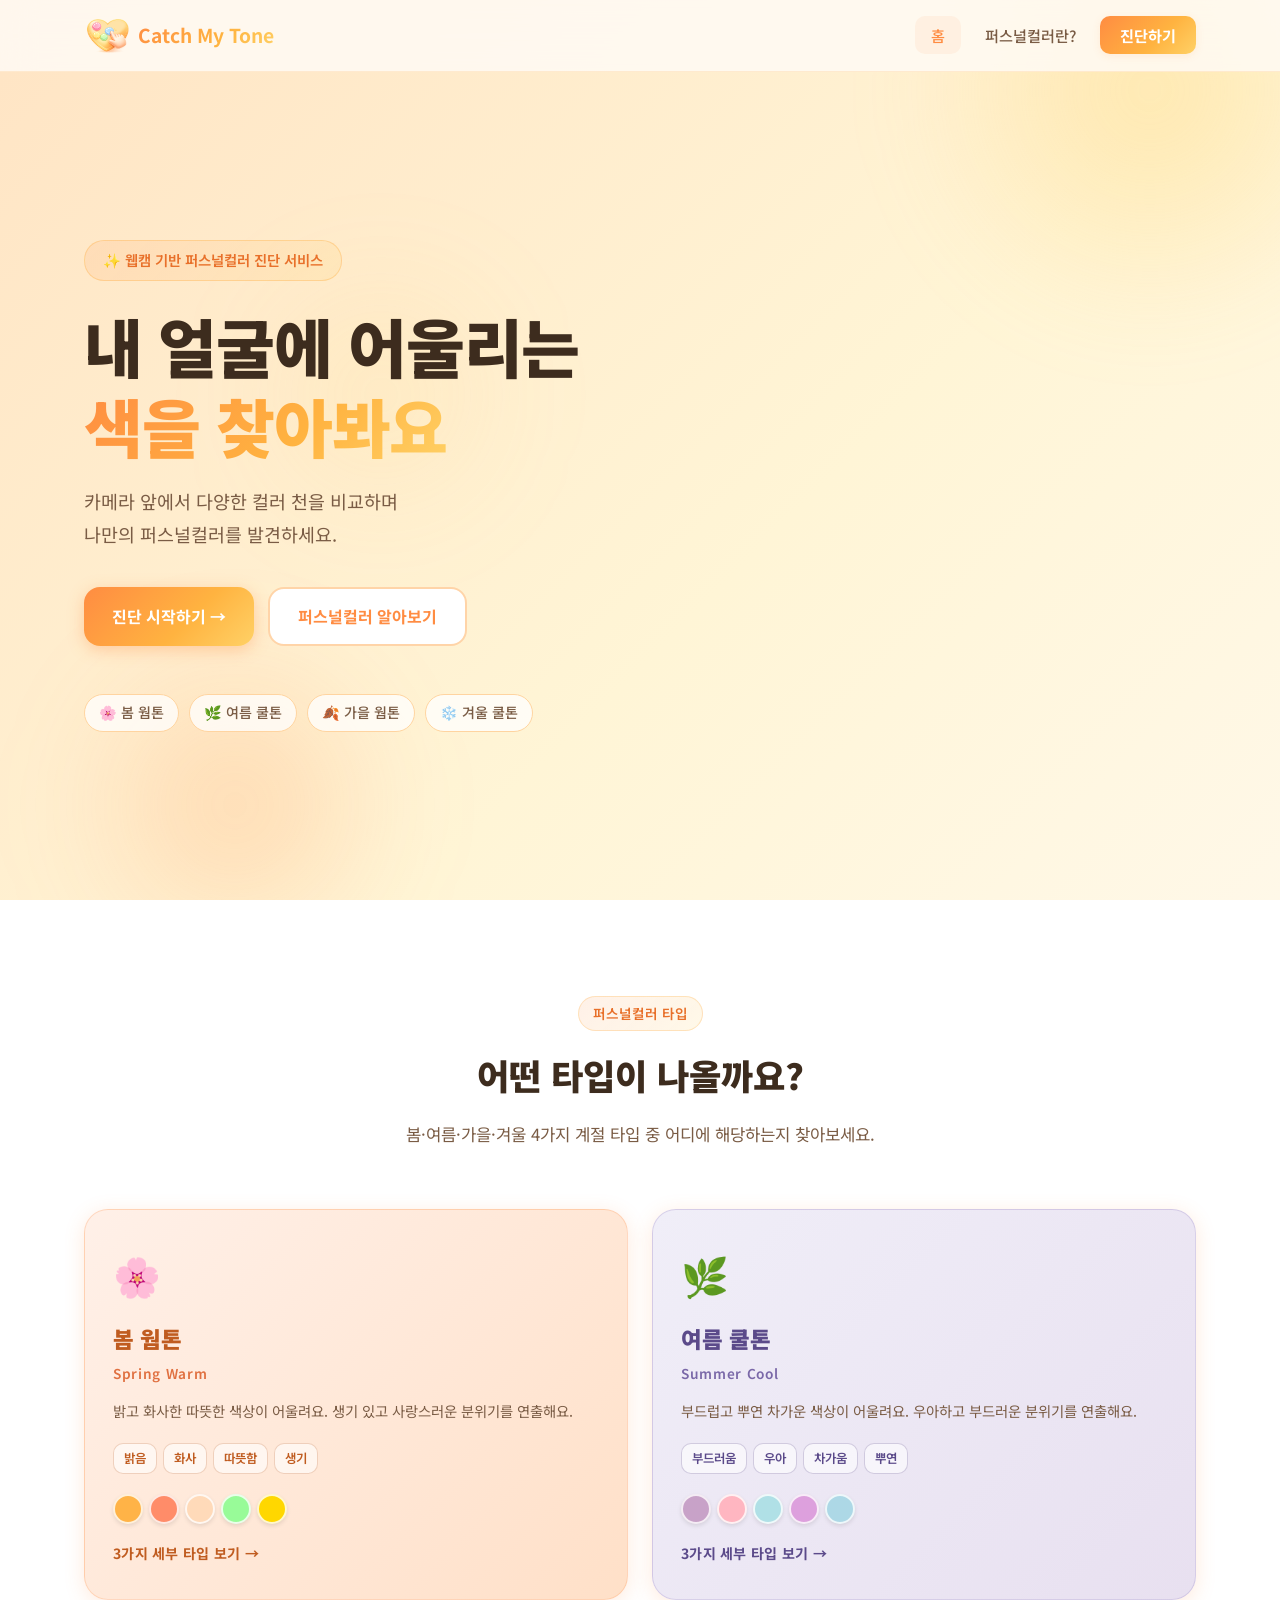
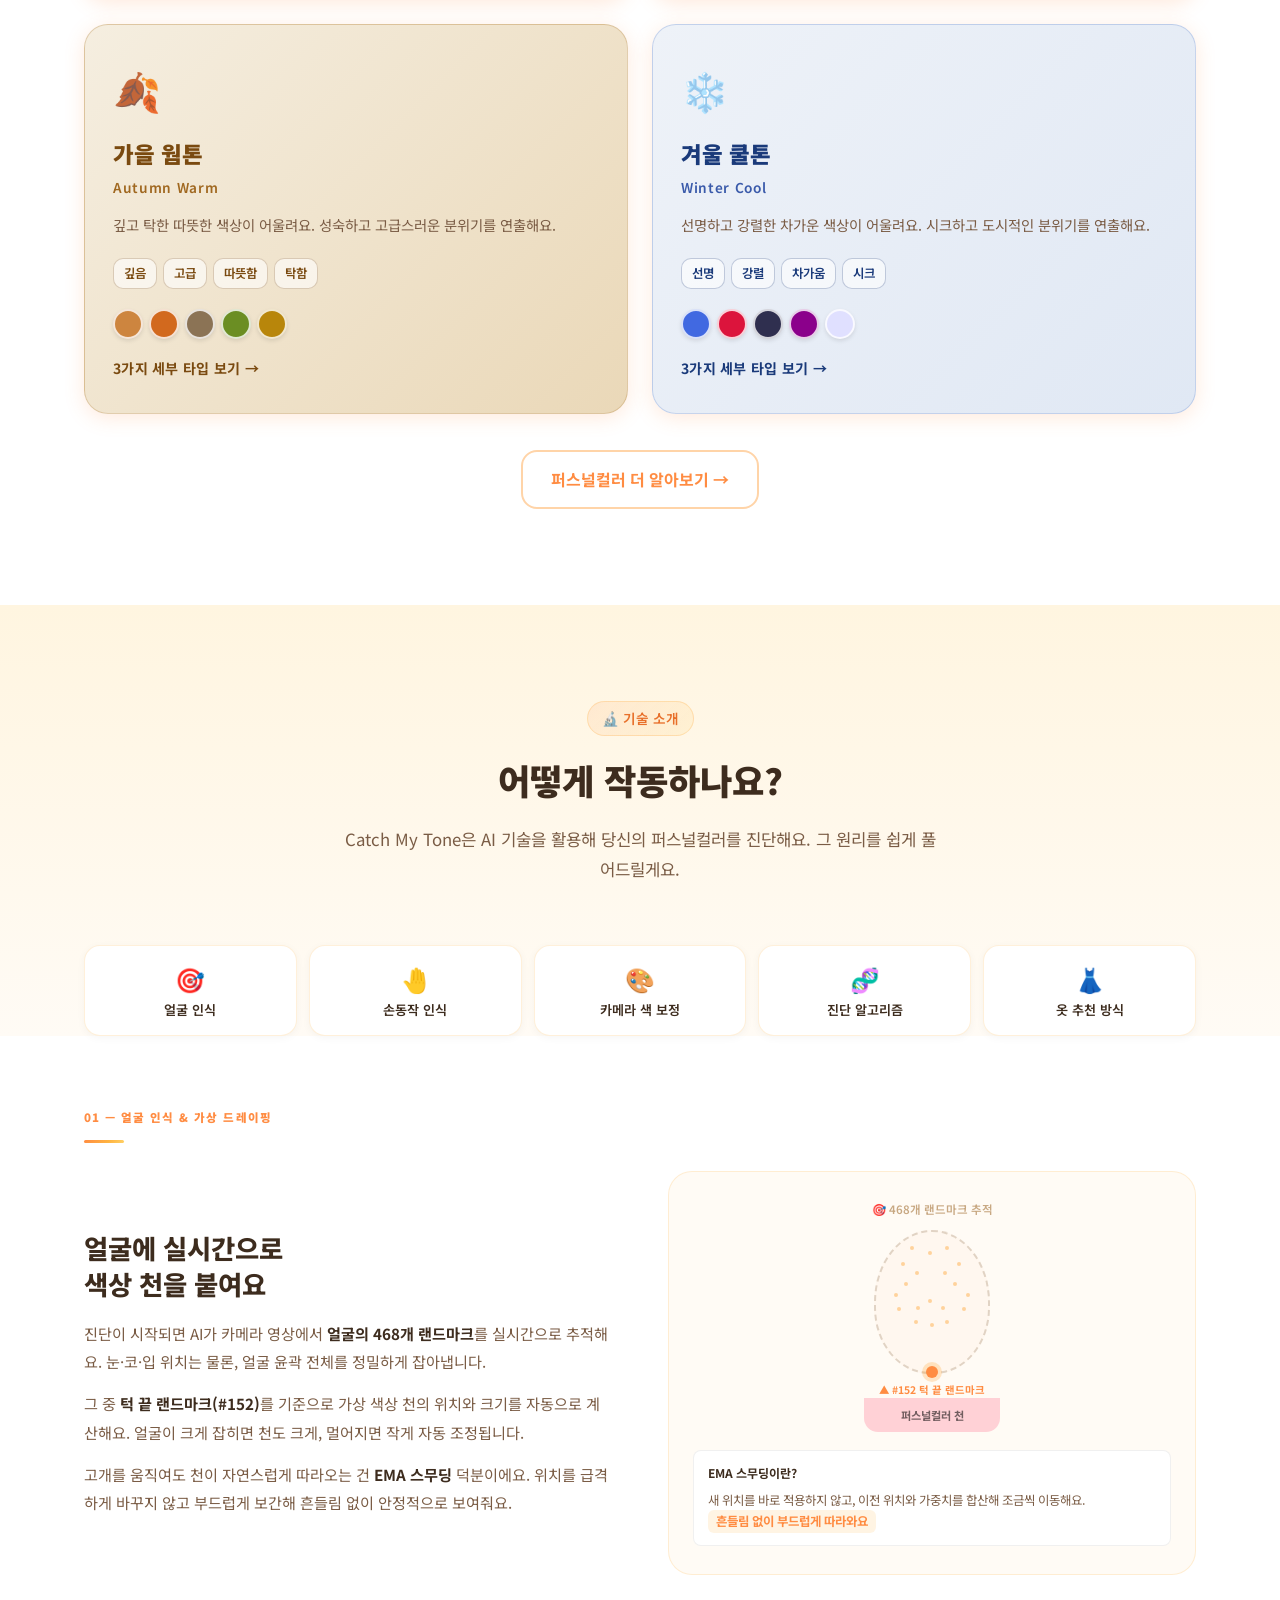
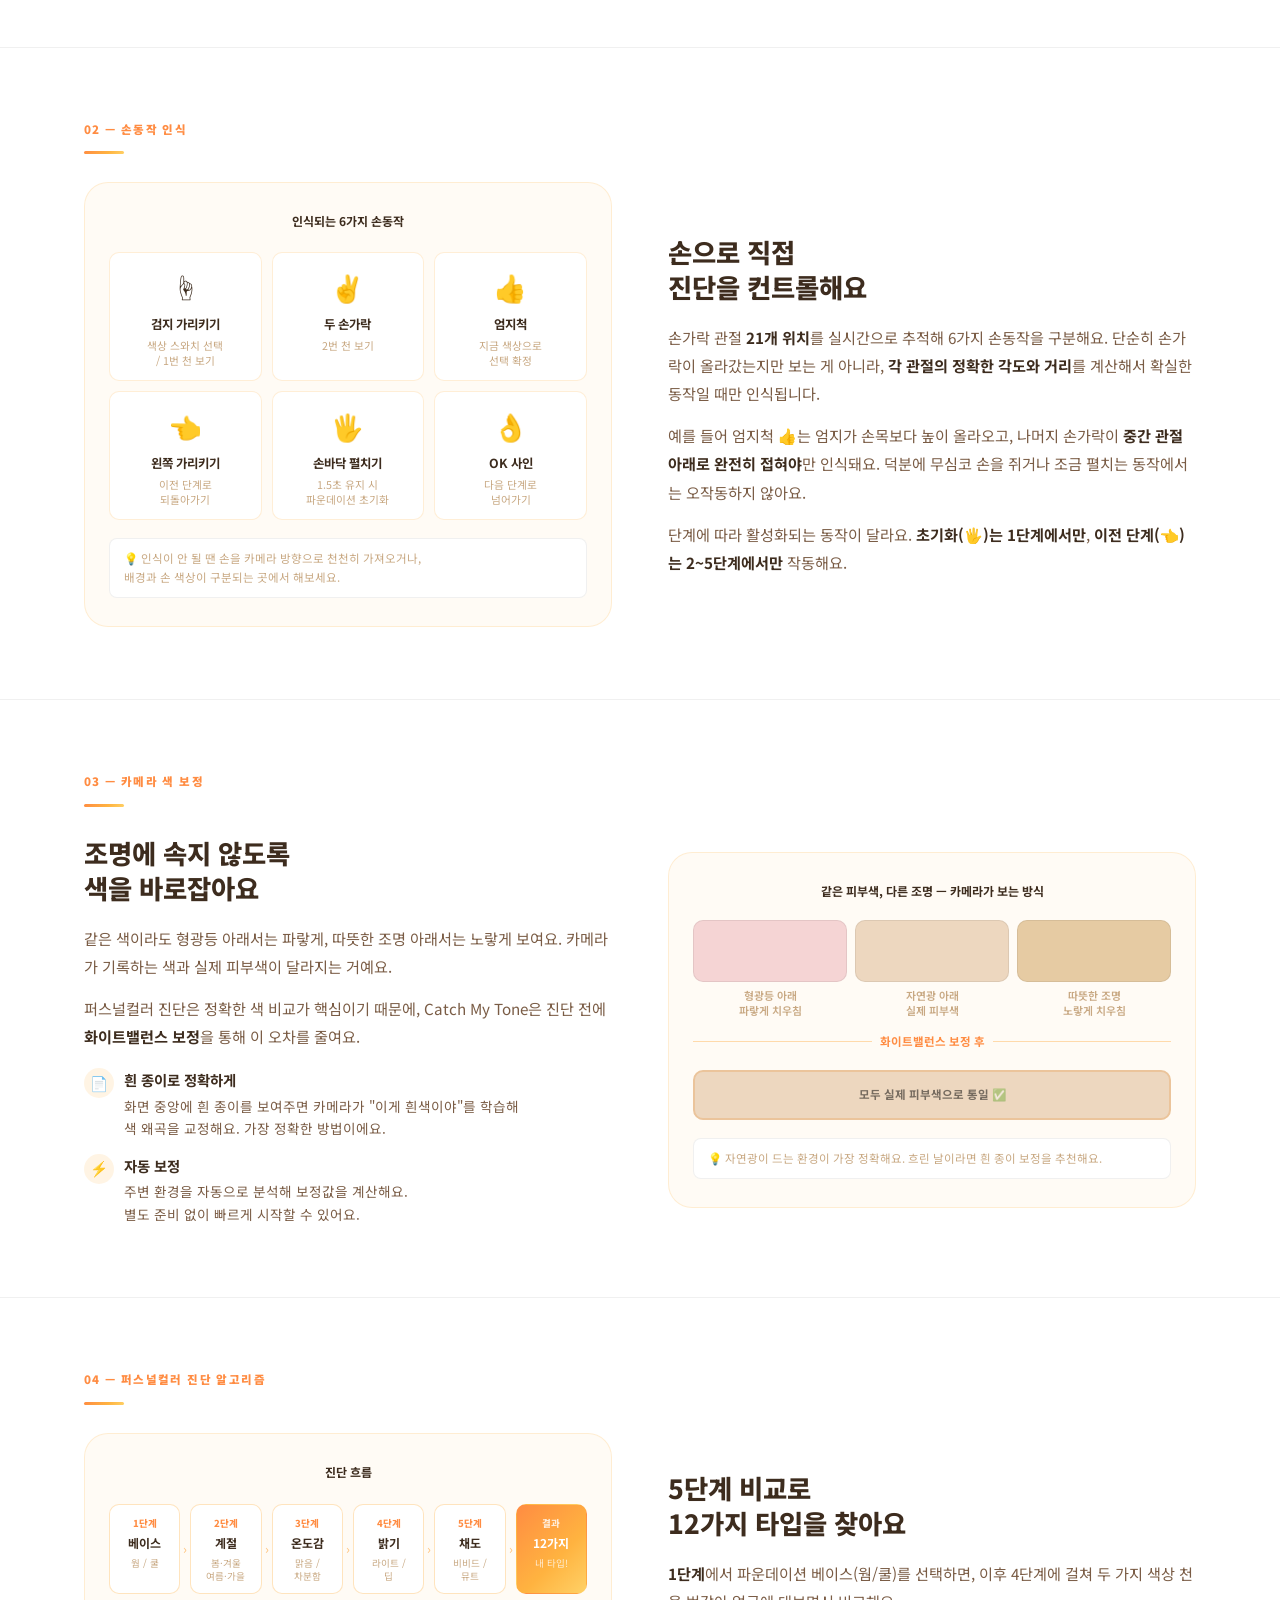
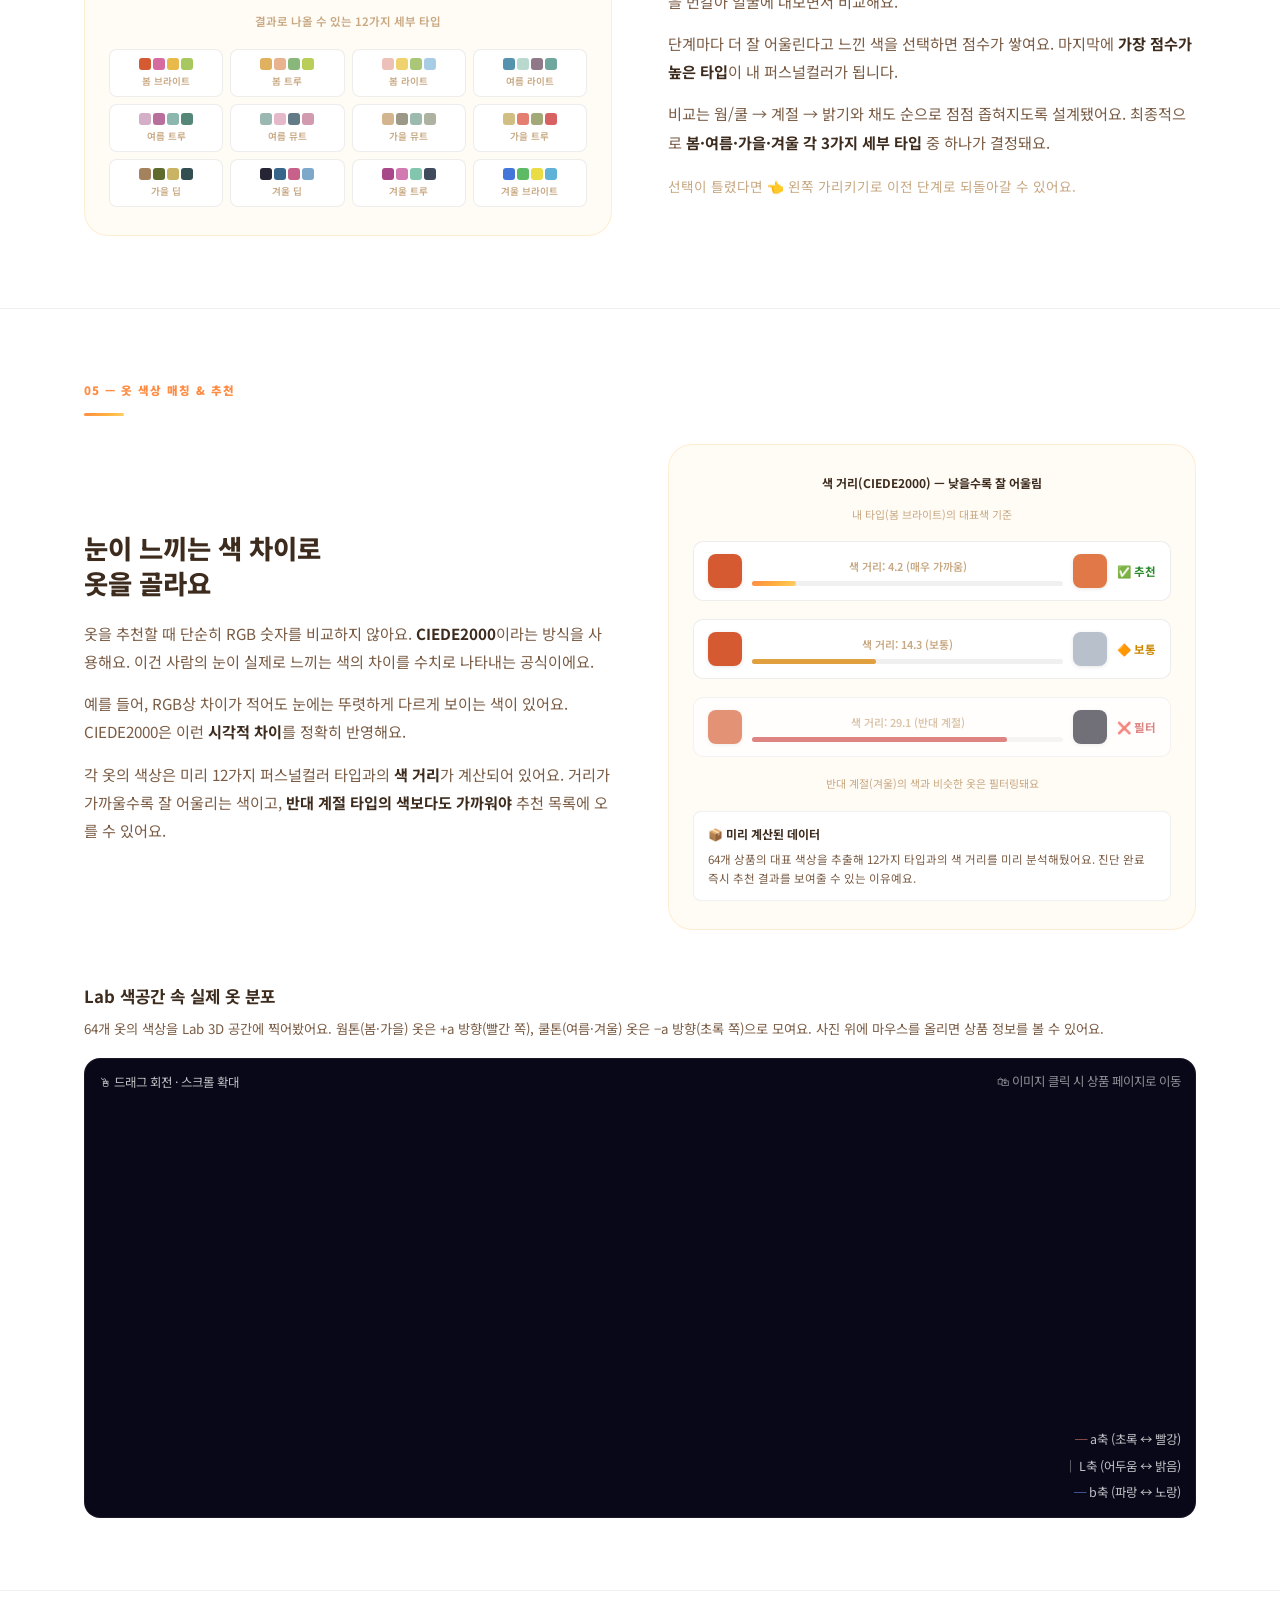
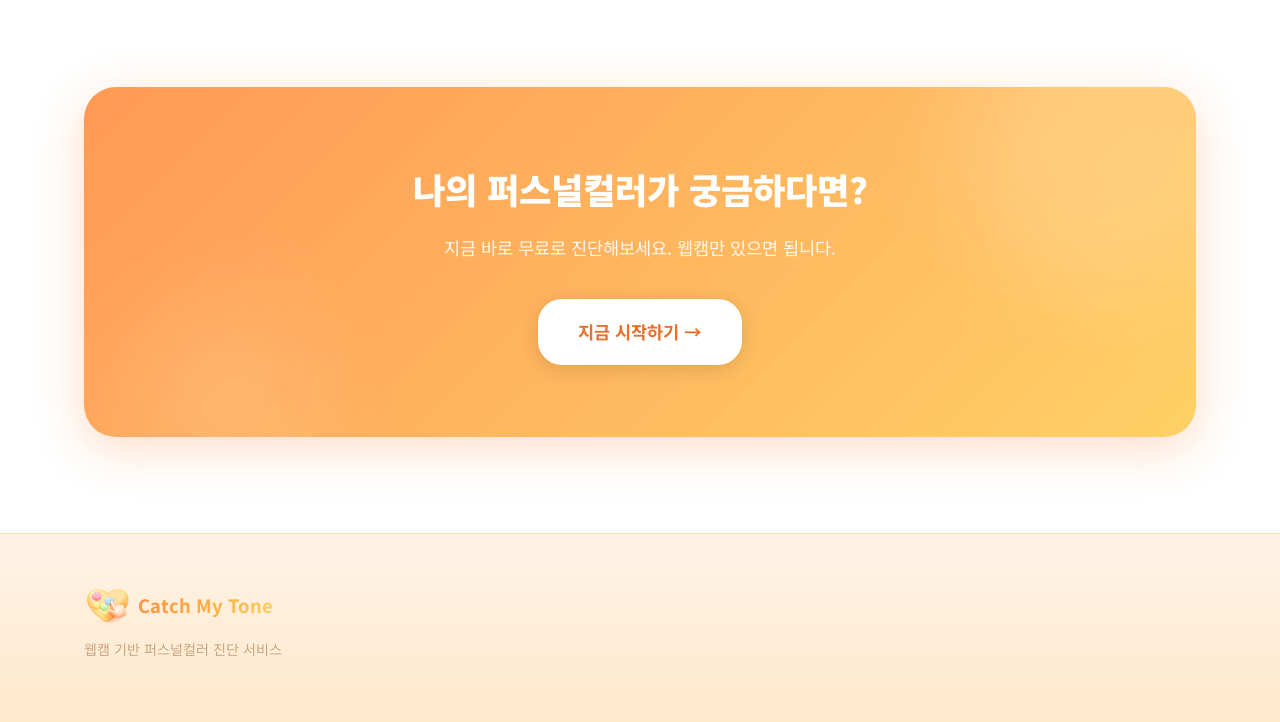
==== commit f8f6533b: "feat: 진단하기 6단계 추가 및 제스처 버그 수정" ====
--- a/index.html
+++ b/index.html
@@ -918,6 +918,7 @@
             </div>
           </div>
           <div style="position:absolute; top:12px; left:14px; font-size:0.78rem; color:rgba(255,255,255,0.75); pointer-events:none; line-height:1.8;">🖱 드래그 회전 · 스크롤 확대</div>
+          <div style="position:absolute; top:12px; right:14px; font-size:0.78rem; color:rgba(255,255,255,0.55); pointer-events:none;">🛍 이미지 클릭 시 상품 페이지로 이동</div>
           <div style="position:absolute; bottom:12px; right:14px; font-size:0.78rem; color:rgba(255,255,255,0.75); line-height:2.1; text-align:right; pointer-events:none;">
             <div><span style="color:#ff8877;">─</span> a축 (초록 ↔ 빨강)</div>
             <div><span style="color:rgba(255,255,255,0.65);">│</span> L축 (어두움 ↔ 밝음)</div>
--- a/css/style.css
+++ b/css/style.css
@@ -2058,6 +2058,71 @@
 
 .compare-cloth-drape.visible {
   opacity: 0.94;
+}
+
+/* ── Diagnosis Complete Overlay ────────────────── */
+#diagCompleteOverlay {
+  position: absolute;
+  inset: 0;
+  z-index: 120;
+  background: rgba(12, 10, 28, 0.90);
+  backdrop-filter: blur(10px);
+  -webkit-backdrop-filter: blur(10px);
+  display: none;
+  flex-direction: column;
+  align-items: center;
+  justify-content: center;
+  border-radius: var(--radius-xl);
+  gap: 0;
+}
+
+.diag-complete-emoji {
+  font-size: 3rem;
+  opacity: 0;
+  transform: scale(0.6);
+  animation: diagPop 0.5s 0.1s cubic-bezier(0.34, 1.56, 0.64, 1) forwards;
+}
+
+#diagCompleteText {
+  font-size: 1.6rem;
+  font-weight: 800;
+  color: #fff;
+  text-align: center;
+  line-height: 1.4;
+  margin-top: 16px;
+  opacity: 0;
+  transform: translateY(14px);
+  animation: diagFadeUp 0.55s 0.35s ease forwards;
+}
+
+#diagCompleteSubtext {
+  font-size: 0.88rem;
+  color: rgba(255, 255, 255, 0.6);
+  text-align: center;
+  margin-top: 10px;
+  opacity: 0;
+  transform: translateY(10px);
+  animation: diagFadeUp 0.5s 0.6s ease forwards;
+}
+
+#diagCompleteBtn {
+  margin-top: 32px;
+  opacity: 0;
+  pointer-events: none;
+  transition: opacity 0.45s ease;
+}
+
+#diagCompleteBtn.visible {
+  opacity: 1;
+  pointer-events: auto;
+}
+
+@keyframes diagPop {
+  to { opacity: 1; transform: scale(1); }
+}
+
+@keyframes diagFadeUp {
+  to { opacity: 1; transform: translateY(0); }
 }
 
 .compare-info-bar {
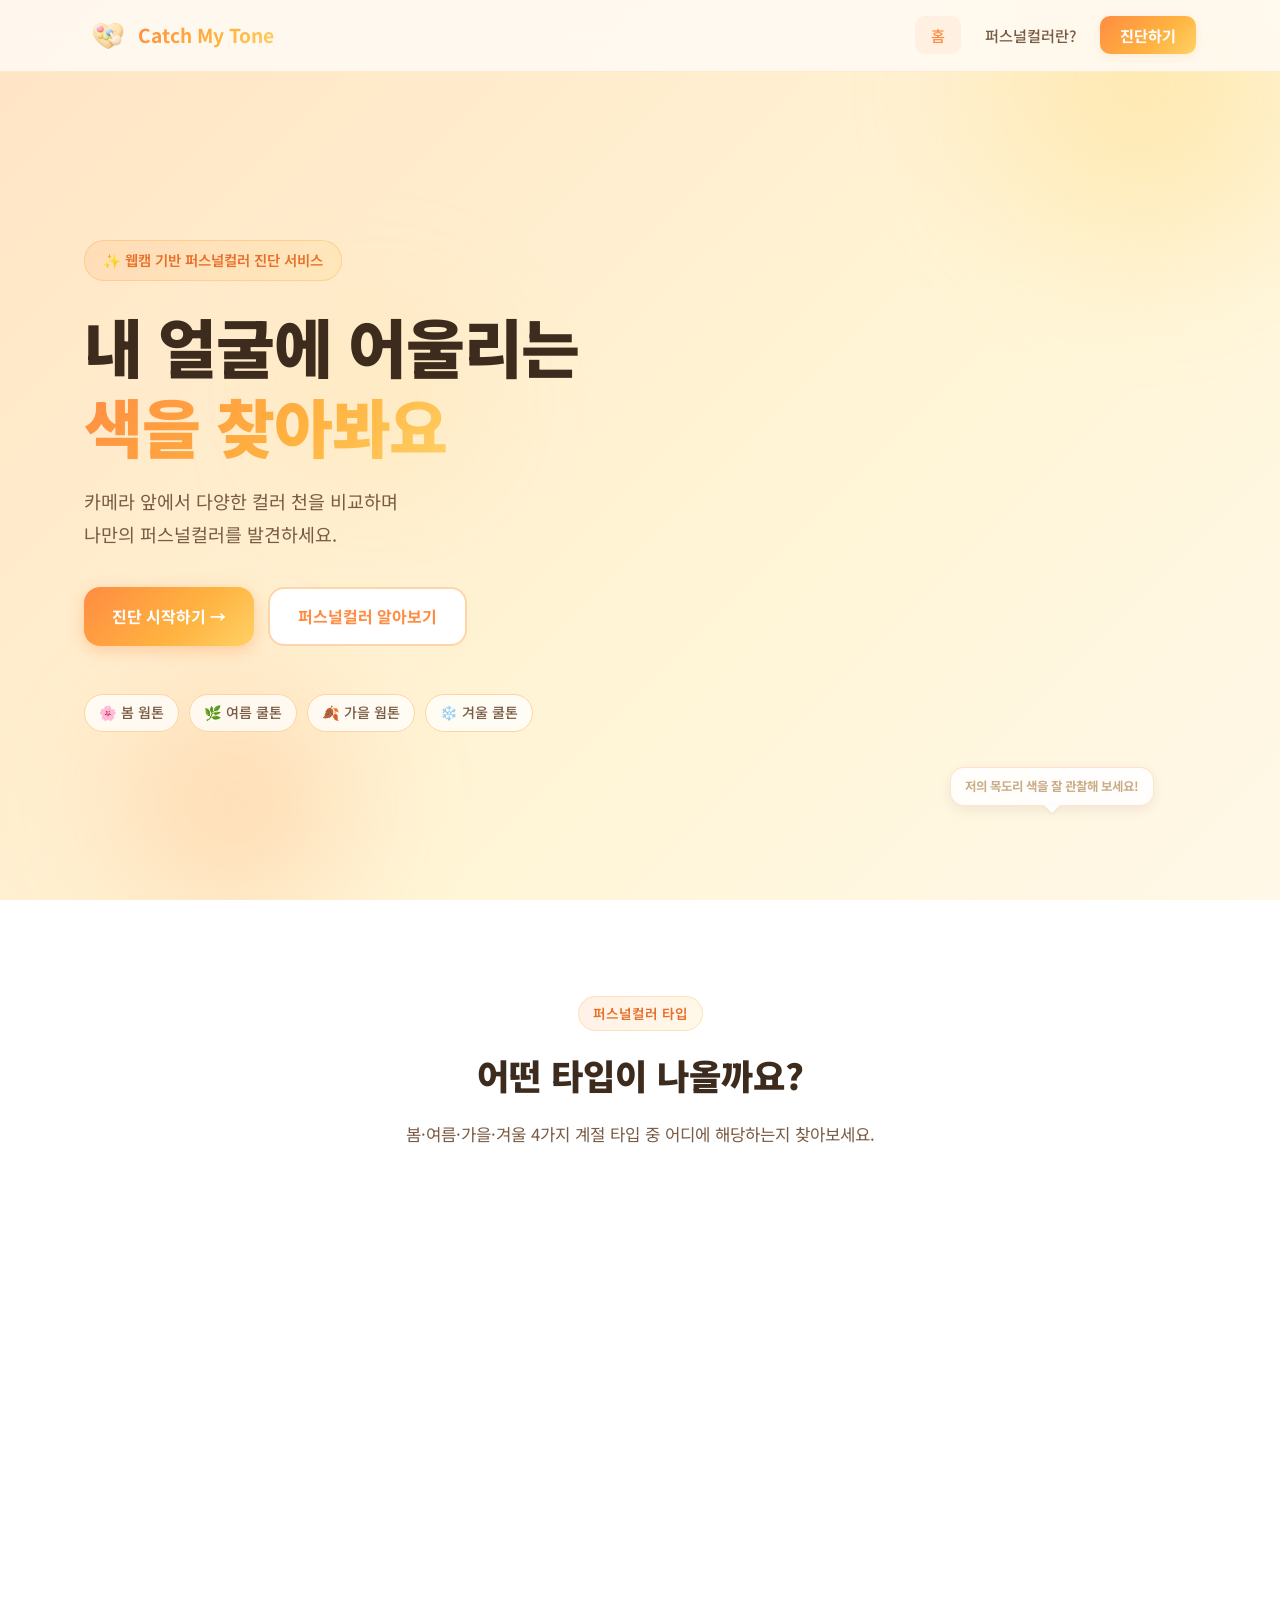
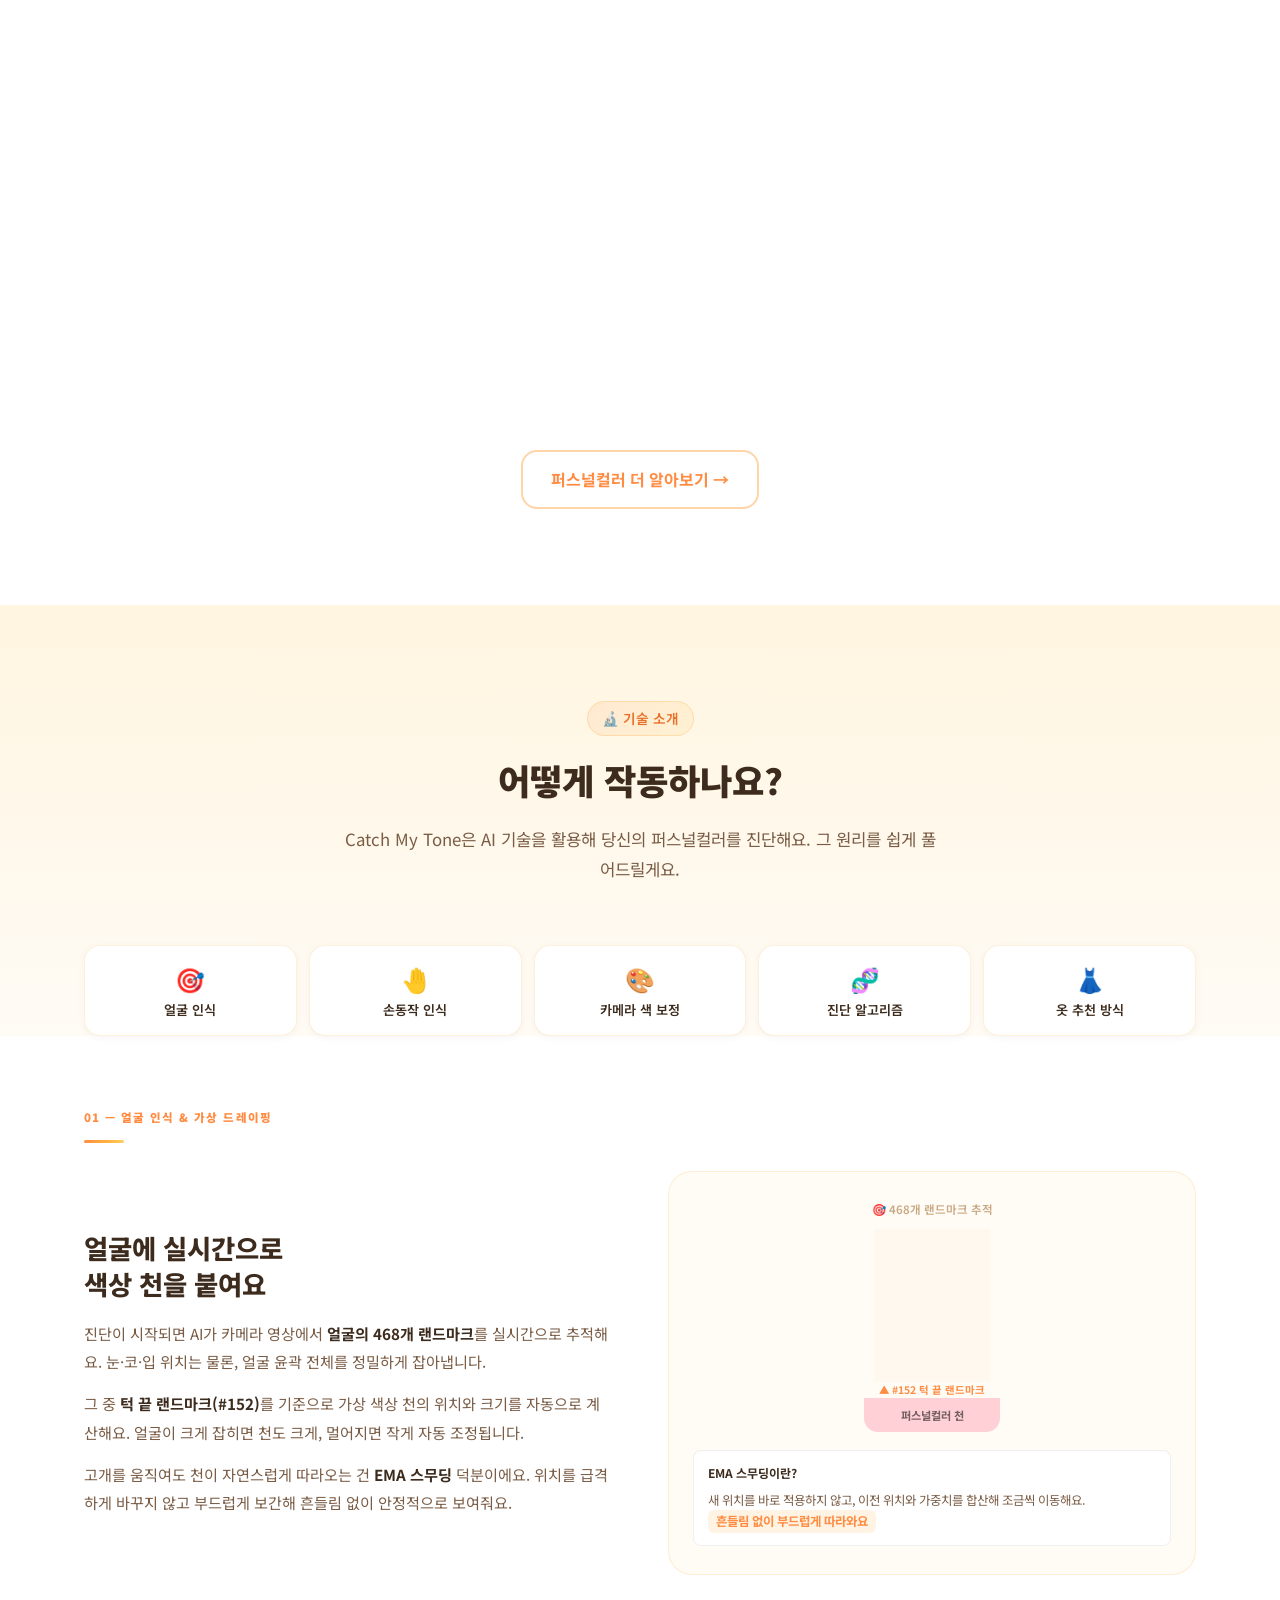
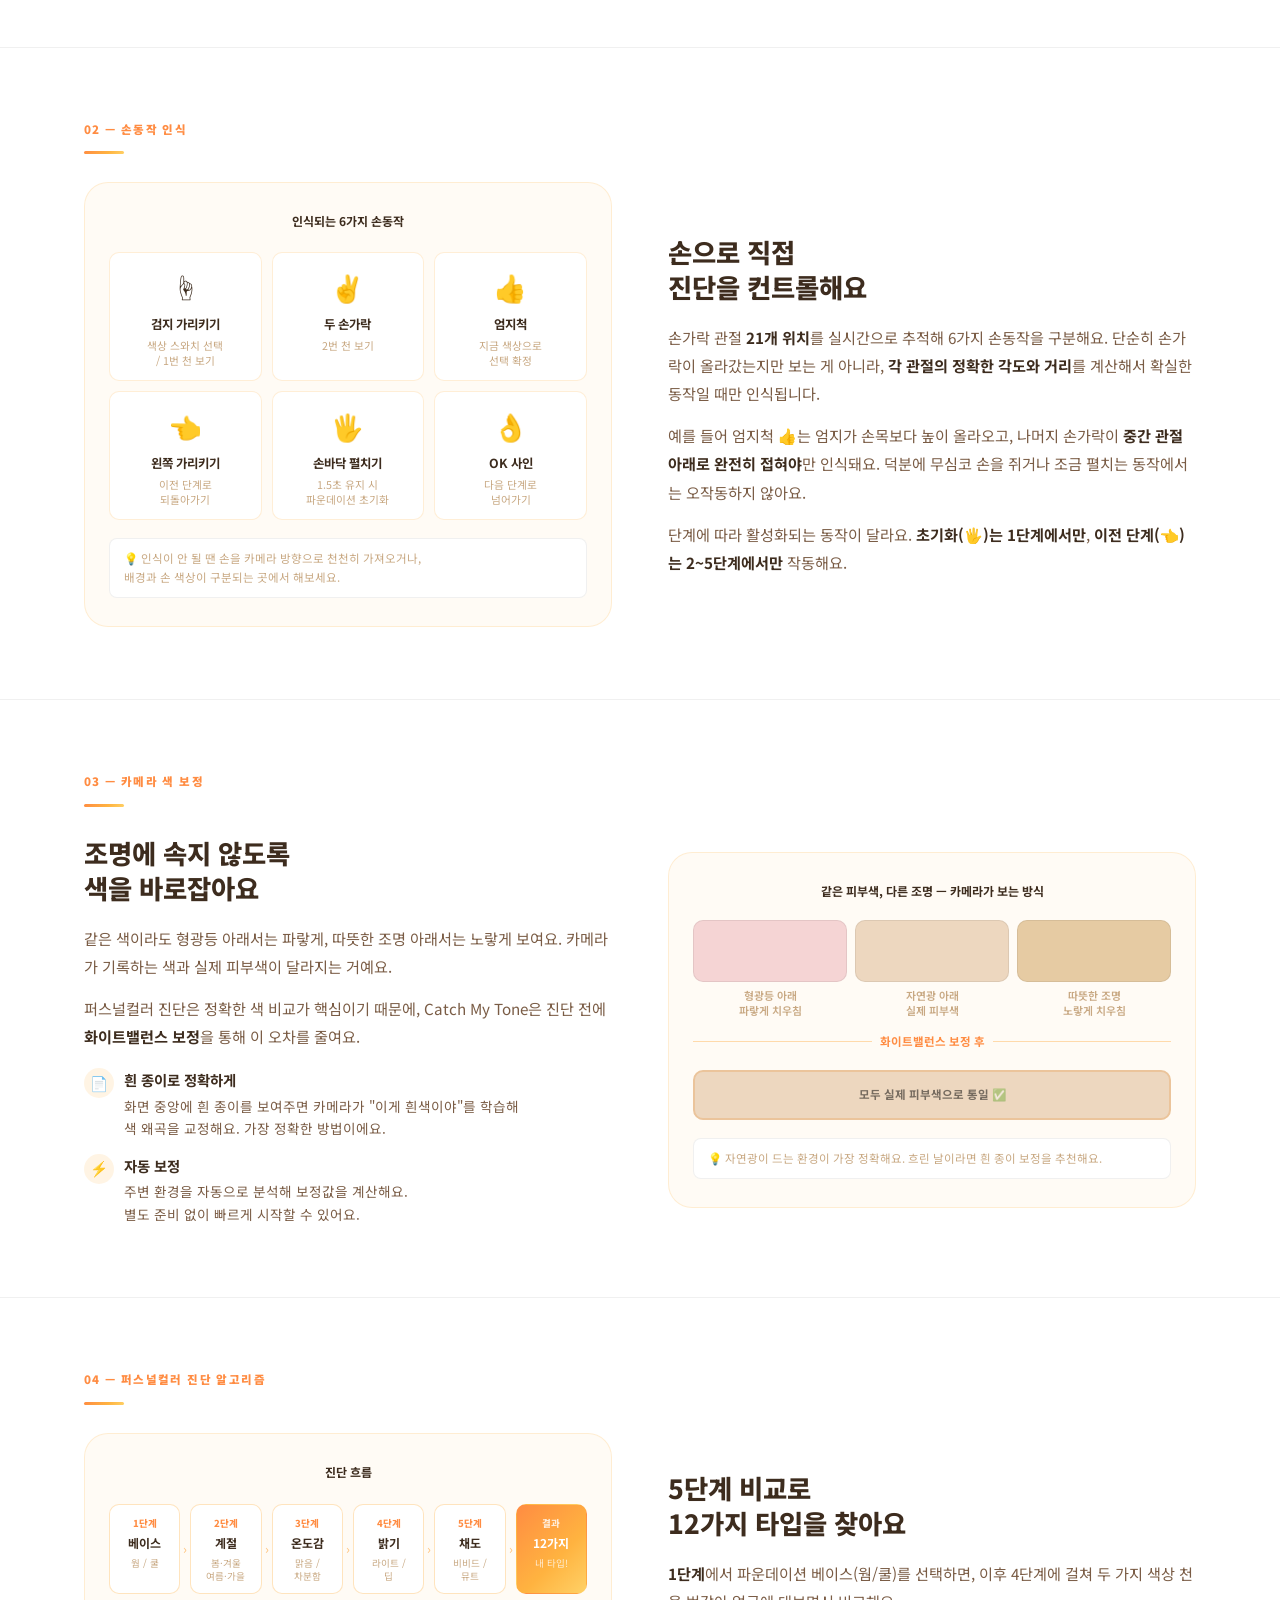
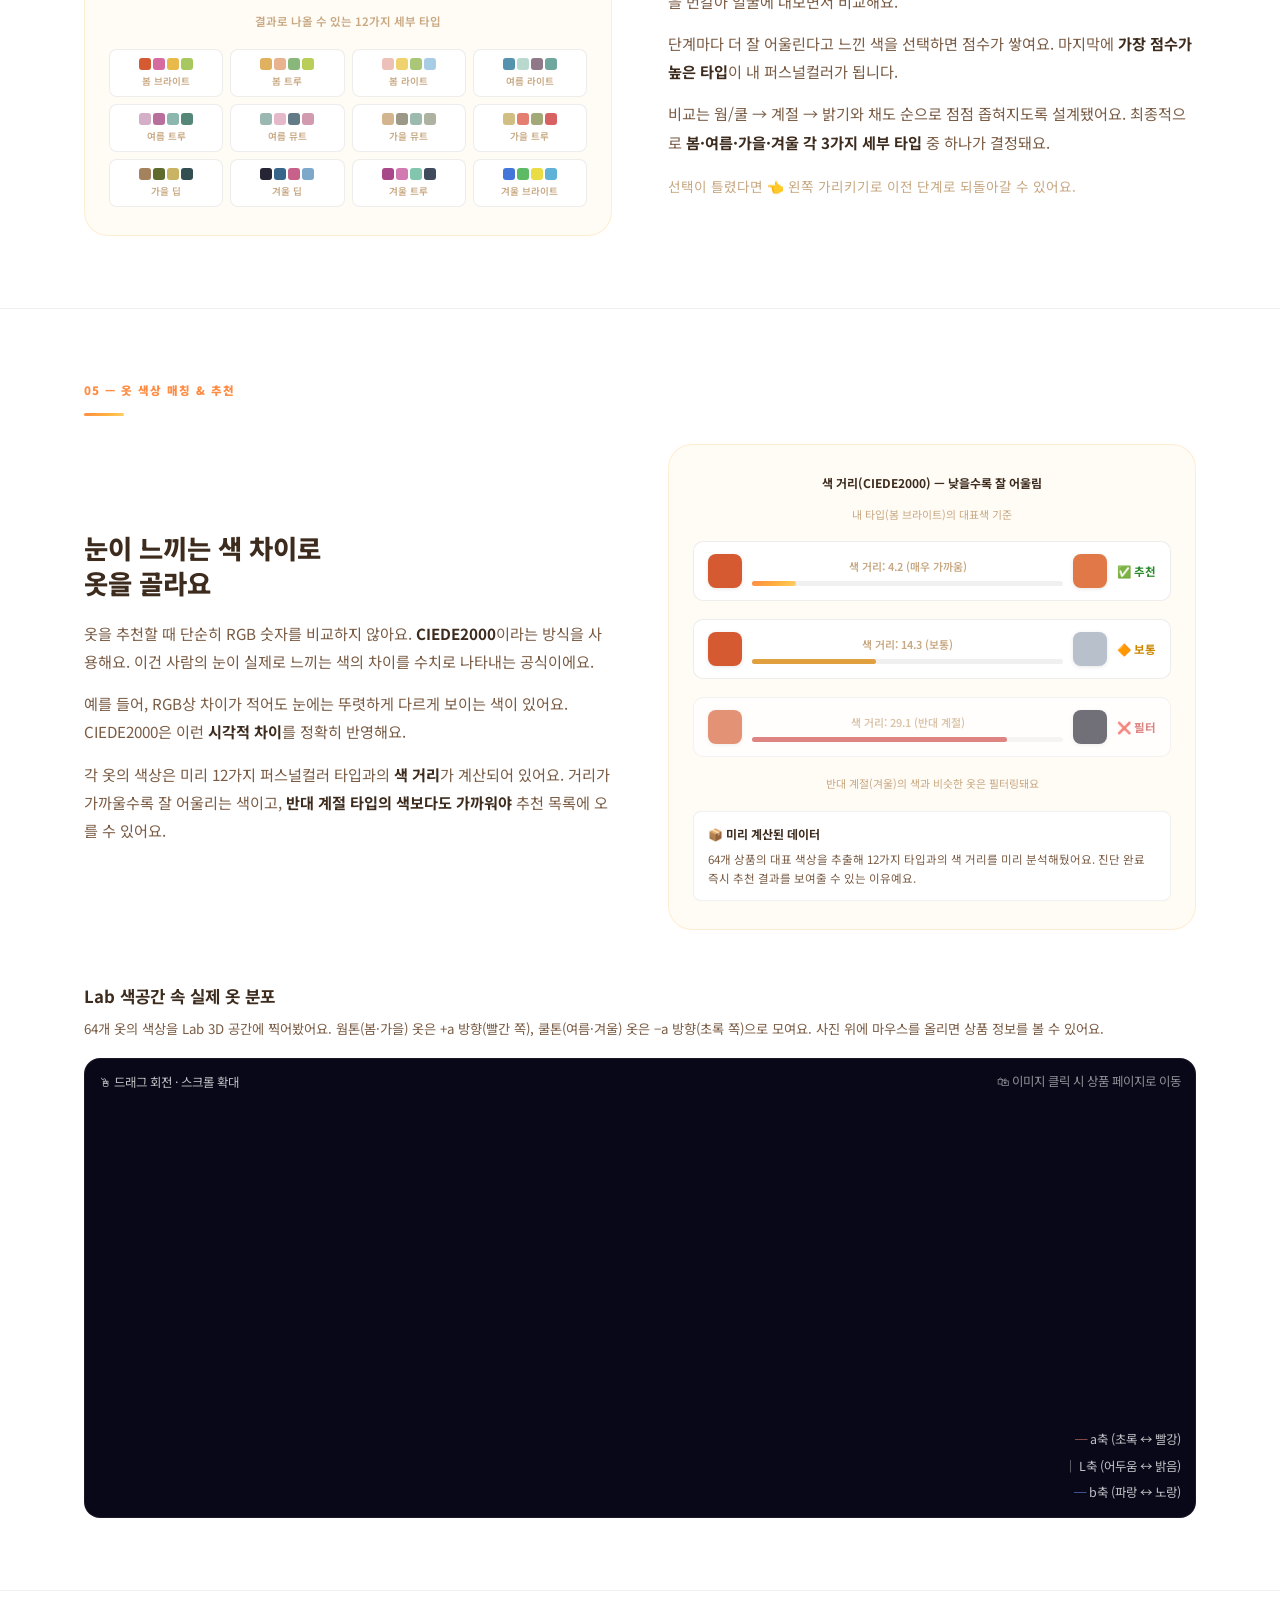
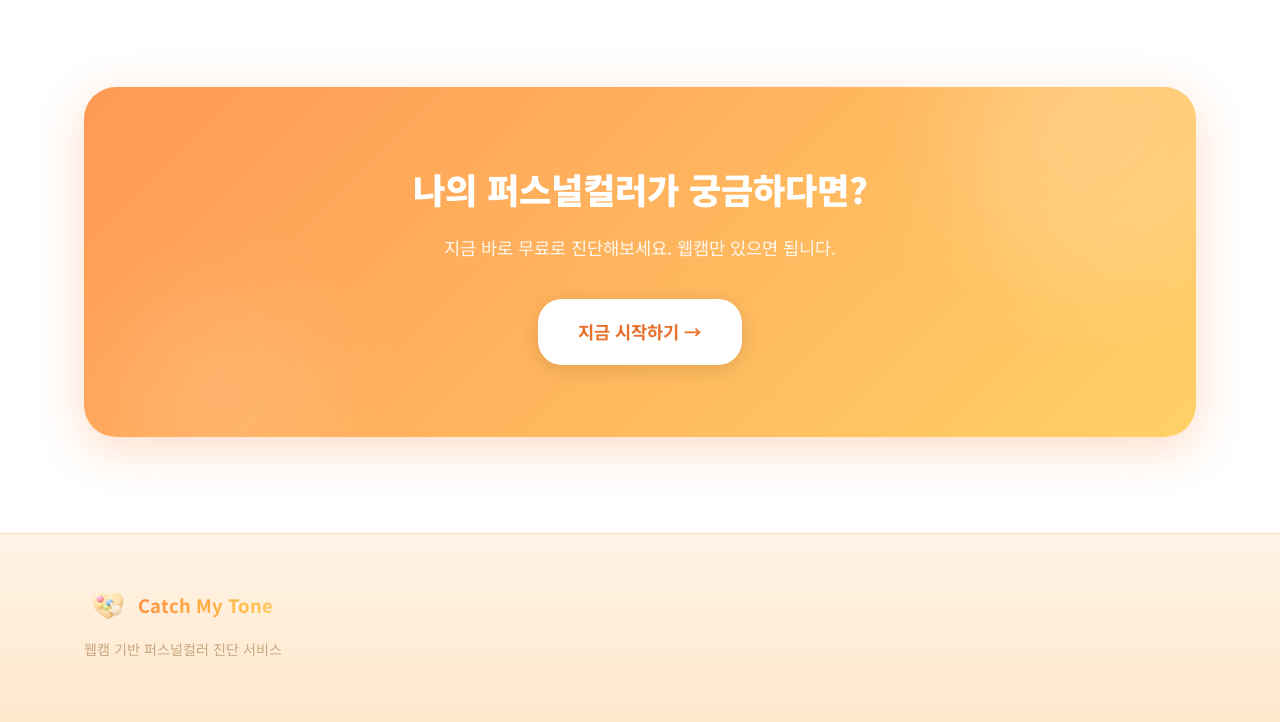
==== commit ae39ef5a: "feat: 사계절 토끼 캐릭터 추가" ====
--- a/index.html
+++ b/index.html
@@ -344,6 +344,10 @@
         <a href="summer.html" class="tag tag-link tag-summer">🌿 여름 쿨톤</a>
         <a href="autumn.html" class="tag tag-link tag-autumn">🍂 가을 웜톤</a>
         <a href="winter.html" class="tag tag-link tag-winter">❄️ 겨울 쿨톤</a>
+      </div>
+      <div class="bunny-hero bunny-speech-wrap">
+        <div class="bunny-speech-bubble">저의 목도리 색을 잘 관찰해 보세요!</div>
+        <img src="images/bunny/인사토끼.png" alt="" class="bunny-img" style="width:150px;">
       </div>
     </div>
   </section>
@@ -939,6 +943,7 @@
         <h2>나의 퍼스널컬러가 궁금하다면?</h2>
         <p>지금 바로 무료로 진단해보세요. 웹캠만 있으면 됩니다.</p>
         <a href="diagnosis.html" class="btn btn-primary btn-large">지금 시작하기 →</a>
+        <img src="images/bunny/눈웃음토끼.png" alt="" class="bunny-img bunny-cta">
       </div>
     </div>
   </section>
--- a/css/style.css
+++ b/css/style.css
@@ -2596,6 +2596,7 @@
   --grad-btn-hover:  linear-gradient(135deg, #E0304A 0%, #FF6880 60%, #FFA0A8 100%);
   --grad-card:       linear-gradient(145deg, #FFFFFF 0%, #FFF8FA 100%);
   --grad-bg:         linear-gradient(160deg, #FFFBFD 0%, #FFF0F4 50%, #FFFCF8 100%);
+  --grad-hero:       linear-gradient(135deg, #FFD0DC 0%, #FFE8EC 60%, #FFF5F8 100%);
   --shadow-sm:       0 2px 8px rgba(255, 100, 120, 0.12);
   --shadow-md:       0 4px 20px rgba(255, 100, 120, 0.18);
   --shadow-lg:       0 8px 40px rgba(255, 100, 120, 0.28);
@@ -2635,6 +2636,7 @@
   --grad-btn-hover:  linear-gradient(135deg, #6A5090 0%, #9870B0 60%, #C090C8 100%);
   --grad-card:       linear-gradient(145deg, #FFFFFF 0%, #F8F4FF 100%);
   --grad-bg:         linear-gradient(160deg, #FDFBFF 0%, #F5F0FF 50%, #FDF8FF 100%);
+  --grad-hero:       linear-gradient(135deg, #EAE0FF 0%, #F5F0FF 60%, #FDF8FF 100%);
   --shadow-sm:       0 2px 8px rgba(145, 120, 181, 0.12);
   --shadow-md:       0 4px 20px rgba(145, 120, 181, 0.18);
   --shadow-lg:       0 8px 40px rgba(145, 120, 181, 0.28);
@@ -2674,6 +2676,7 @@
   --grad-btn-hover:  linear-gradient(135deg, #8B3808 0%, #B05018 60%, #C87830 100%);
   --grad-card:       linear-gradient(145deg, #FFFFFF 0%, #FFFAF2 100%);
   --grad-bg:         linear-gradient(160deg, #FFFBF5 0%, #FFF4E4 50%, #FFFAEA 100%);
+  --grad-hero:       linear-gradient(135deg, #FFE8C0 0%, #FFF4DC 60%, #FFFAEA 100%);
   --shadow-sm:       0 2px 8px rgba(191, 92, 14, 0.12);
   --shadow-md:       0 4px 20px rgba(191, 92, 14, 0.18);
   --shadow-lg:       0 8px 40px rgba(191, 92, 14, 0.28);
@@ -2713,6 +2716,7 @@
   --grad-btn-hover:  linear-gradient(135deg, #1A3E90 0%, #2E60B8 60%, #5080C8 100%);
   --grad-card:       linear-gradient(145deg, #FFFFFF 0%, #F0F5FF 100%);
   --grad-bg:         linear-gradient(160deg, #FAFCFF 0%, #EEF4FF 50%, #F8FBFF 100%);
+  --grad-hero:       linear-gradient(135deg, #D0E8FF 0%, #EEF4FF 60%, #F8FBFF 100%);
   --shadow-sm:       0 2px 8px rgba(46, 110, 200, 0.12);
   --shadow-md:       0 4px 20px rgba(46, 110, 200, 0.18);
   --shadow-lg:       0 8px 40px rgba(46, 110, 200, 0.28);
@@ -2833,3 +2837,90 @@
   }
 }
 
+/* ── Bunny speech bubble ───────────────────────── */
+.bunny-speech-wrap {
+  display: flex;
+  flex-direction: column;
+  align-items: center;
+  bottom: 60px;
+}
+
+.bunny-speech-bubble {
+  background: rgba(255, 255, 255, 0.92);
+  backdrop-filter: blur(6px);
+  border: 1.5px solid rgba(255, 140, 66, 0.25);
+  border-radius: 14px;
+  padding: 8px 14px;
+  font-size: 0.78rem;
+  font-weight: 700;
+  color: var(--text-muted);
+  white-space: nowrap;
+  box-shadow: 0 4px 16px rgba(0, 0, 0, 0.08);
+  position: relative;
+  margin-bottom: 6px;
+}
+
+.bunny-speech-bubble::after {
+  content: '';
+  position: absolute;
+  bottom: -8px;
+  left: 50%;
+  transform: translateX(-50%);
+  border: 8px solid transparent;
+  border-top-color: rgba(255, 255, 255, 0.92);
+  border-bottom: none;
+  filter: drop-shadow(0 2px 2px rgba(0,0,0,0.06));
+}
+
+/* ── Bunny mascot ──────────────────────────────── */
+.bunny-img {
+  display: block;
+  object-fit: contain;
+  pointer-events: none;
+  user-select: none;
+  filter: drop-shadow(0 4px 14px rgba(0,0,0,0.10));
+}
+
+/* hero 섹션 우측 하단 고정 */
+.bunny-hero {
+  position: absolute;
+  bottom: 0;
+  right: 8%;
+  width: 150px;
+  opacity: 0.95;
+}
+
+/* CTA 카드 우측 하단 고정 */
+.bunny-cta {
+  position: absolute;
+  bottom: 0;
+  right: 5%;
+  width: 120px;
+  opacity: 0.88;
+}
+
+@media (max-width: 900px) {
+  .bunny-hero { width: 100px; right: 4%; }
+  .bunny-cta  { width: 85px;  right: 3%; }
+}
+
+@media (max-width: 600px) {
+  .bunny-hero { width: 70px; right: 2%; }
+  .bunny-cta  { display: none; }
+}
+
+/* result.html — 계절별 토끼 표시 제어 */
+.bunny-season { display: none; }
+
+body[data-season="spring"]  .spring-b1,
+body[data-season="spring"]  .spring-b2  { display: block; }
+
+body[data-season="summer"]  .summer-b1,
+body[data-season="summer"]  .summer-b2  { display: block; }
+
+body[data-season="autumn"]  .autumn-b1,
+body[data-season="autumn"]  .autumn-b2  { display: block; }
+
+body[data-season="winter"]  .winter-b1,
+body[data-season="winter"]  .winter-b2  { display: block; }
+
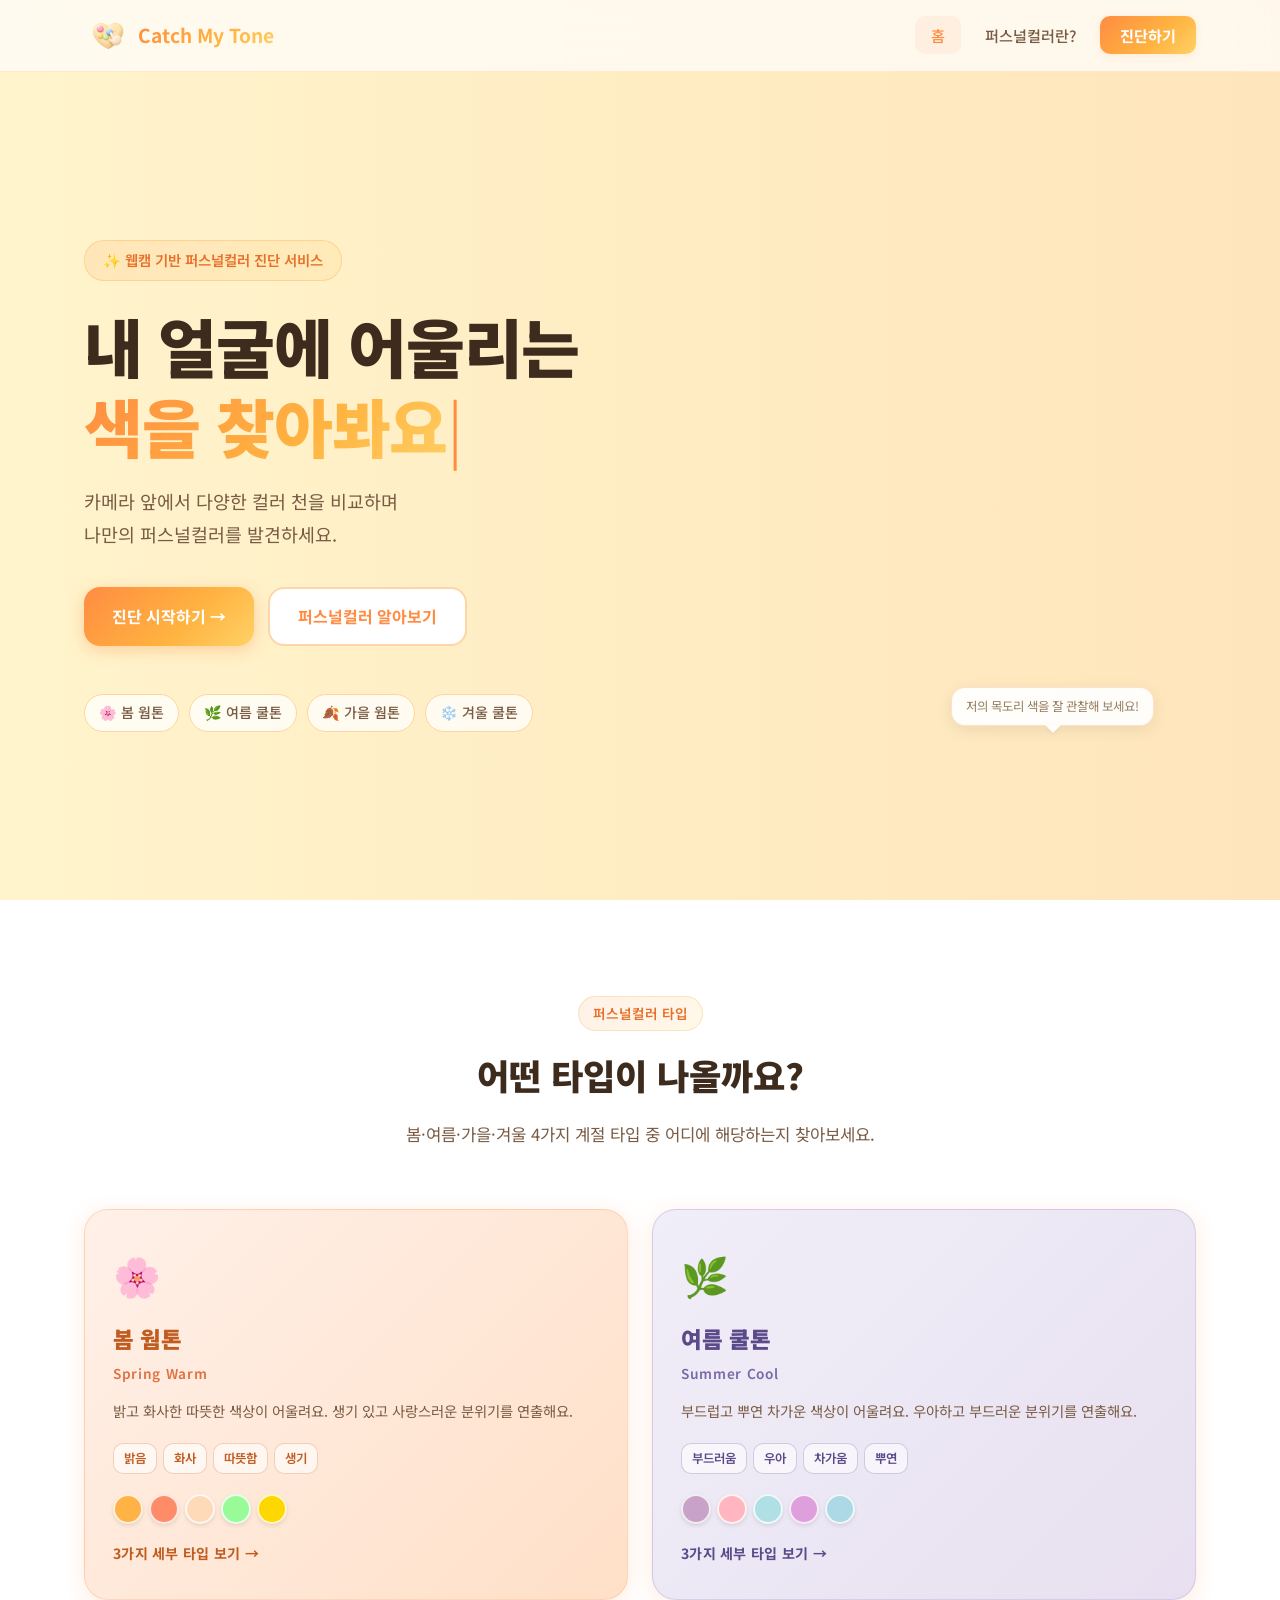
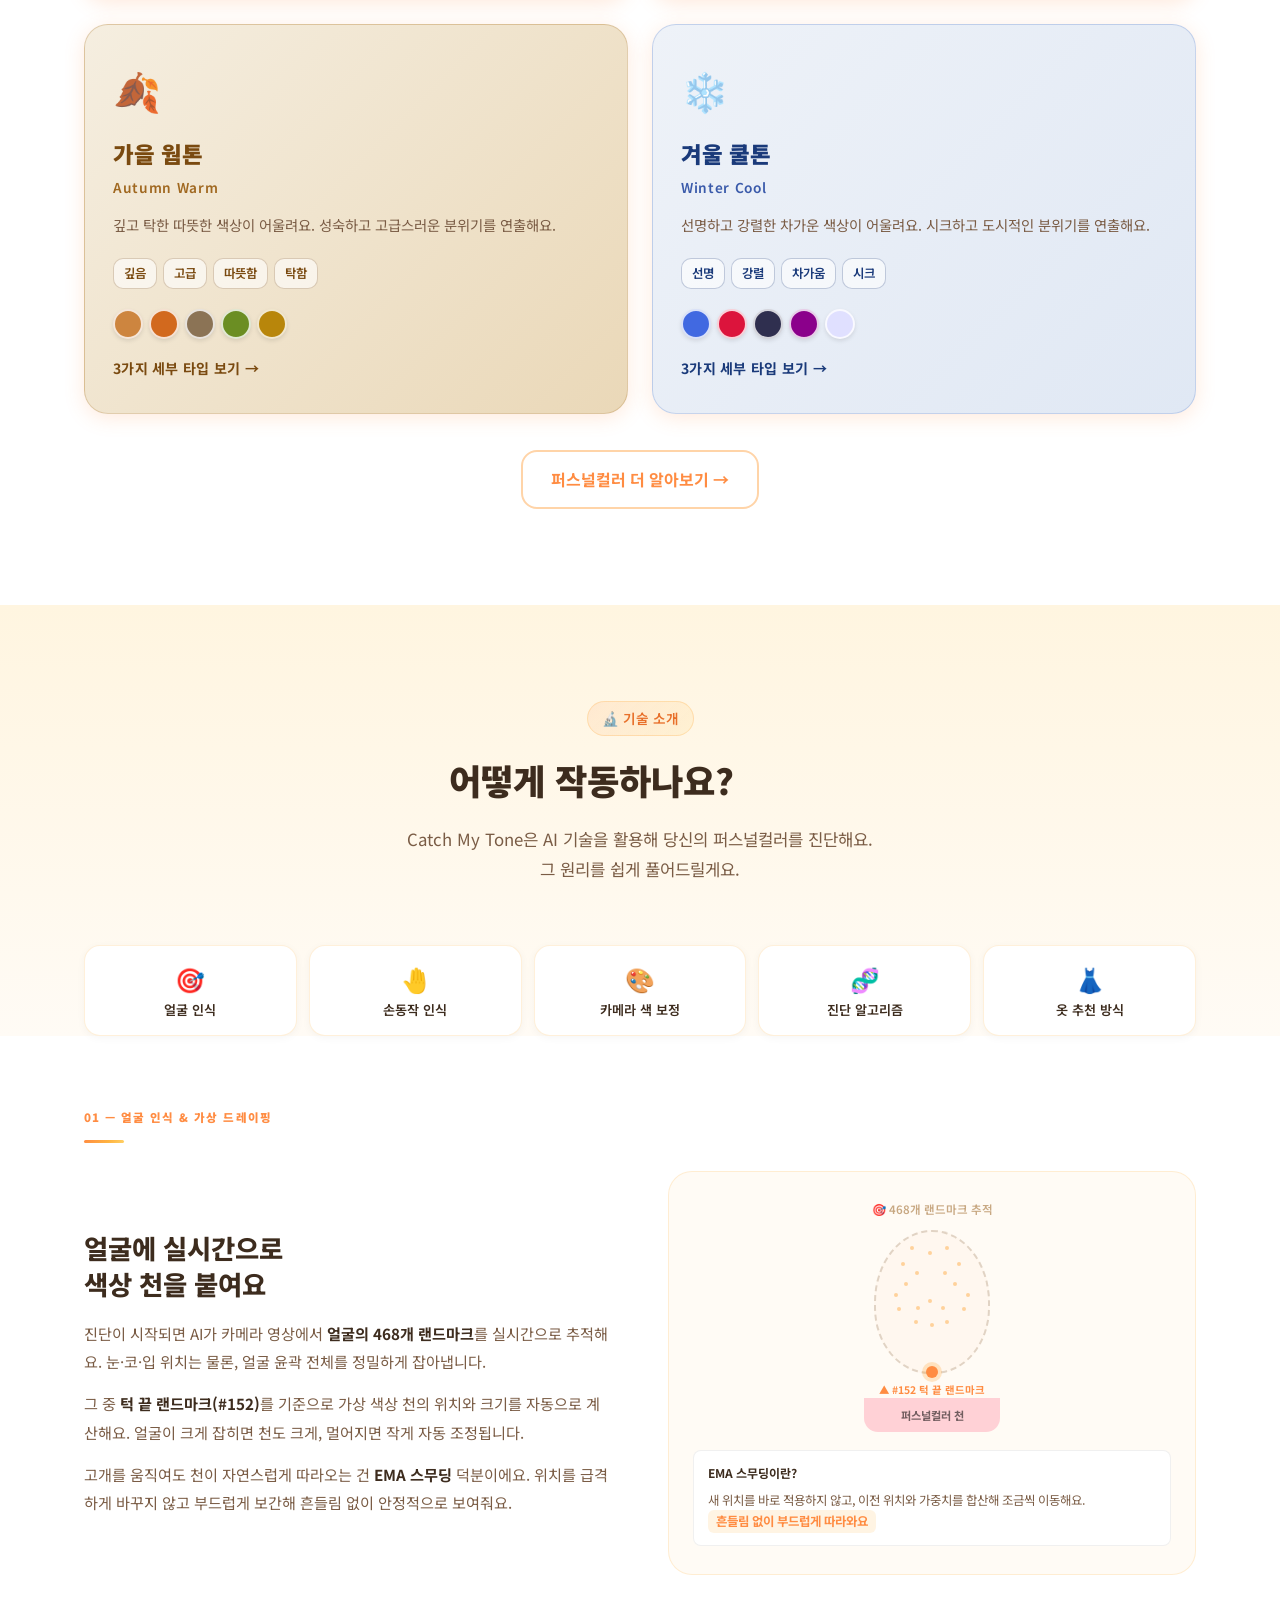
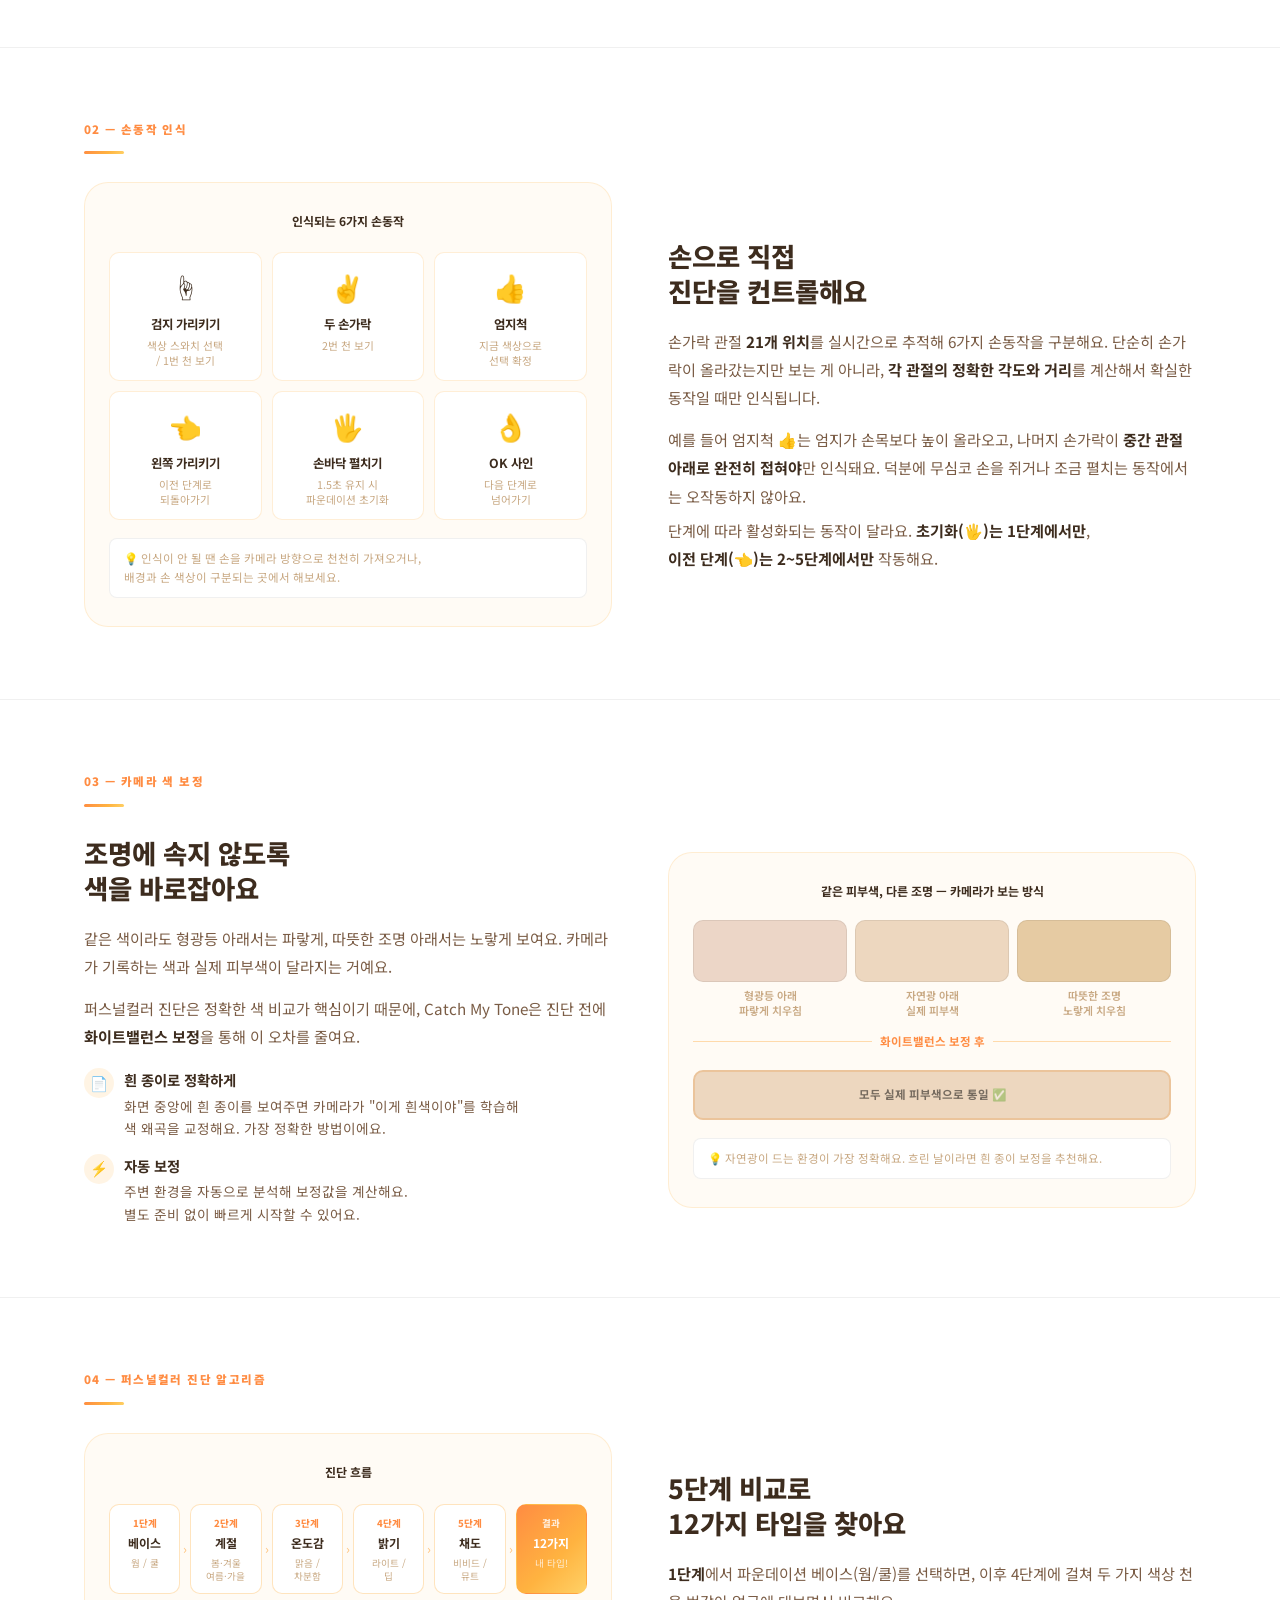
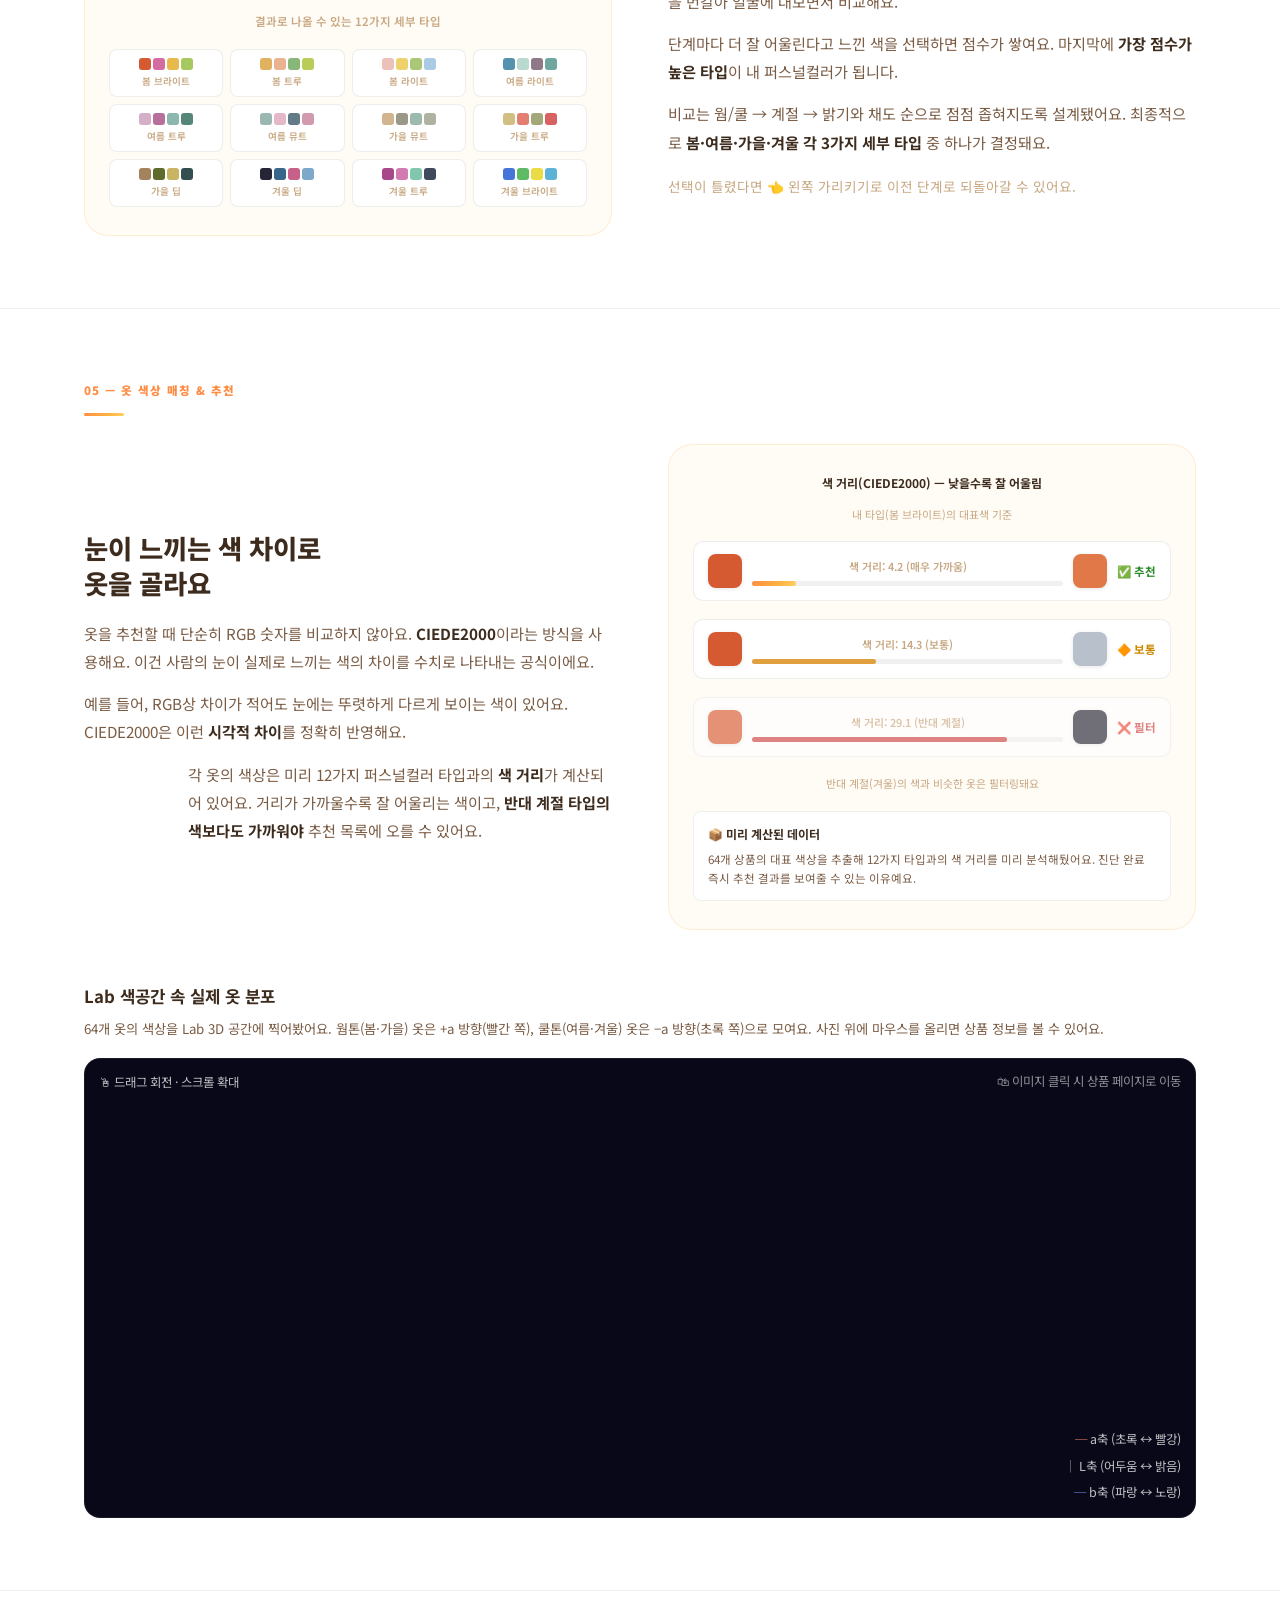
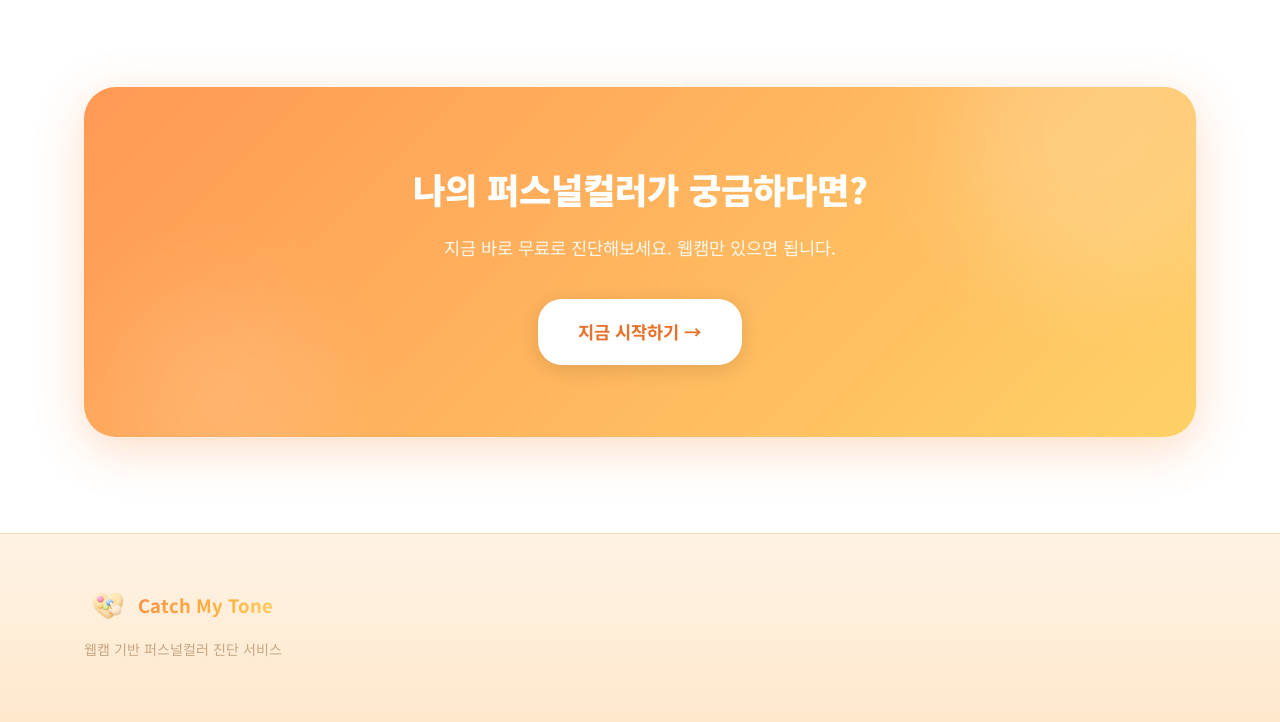
==== commit fd5e78f9: "style: 홈화면 애니메이션 추가" ====
--- a/index.html
+++ b/index.html
@@ -12,6 +12,9 @@
     /* ── HOW? 섹션 스타일 ─────────────────────────────────────────────────── */
     .how-section { padding: 72px 0; border-bottom: 1px solid rgba(0,0,0,0.06); }
     .how-section:last-child { border-bottom: none; }
+    .how-text, .how-visual-box, .how-num, .section-divider { opacity: 0; }
+    .how-text.animate-fade-in, .how-visual-box.animate-fade-in,
+    .how-num.animate-fade-in, .section-divider.animate-fade-in { opacity: 1; }
 
     .how-num {
       display: block;
@@ -297,6 +300,17 @@
       justify-content: center;
       font-size: 0.9rem;
       flex-shrink: 0;
+    }
+    .typewriter-cursor {
+      display: inline-block;
+      -webkit-text-fill-color: var(--orange);
+      color: var(--orange);
+      font-weight: 300;
+      animation: cursorBlink 0.75s step-end infinite;
+    }
+    @keyframes cursorBlink {
+      0%, 100% { opacity: 1; }
+      50%       { opacity: 0; }
     }
   </style>
 </head>
@@ -327,9 +341,9 @@
     <div class="hero-blob blob-3"></div>
     <div class="hero-content container">
       <div class="hero-badge animate-fade-in">✨ 웹캠 기반 퍼스널컬러 진단 서비스</div>
-      <h1 class="hero-title animate-fade-in animate-delay-1">
-        내 얼굴에 어울리는<br>
-        <span class="gradient-text">색을 찾아봐요</span>
+      <h1 class="hero-title">
+        <span id="twLine1"></span><br>
+        <span class="gradient-text" id="twLine2">&nbsp;</span>
       </h1>
       <p class="hero-desc animate-fade-in animate-delay-2">
         카메라 앞에서 다양한 컬러 천을 비교하며<br>
@@ -347,7 +361,7 @@
       </div>
       <div class="bunny-hero bunny-speech-wrap">
         <div class="bunny-speech-bubble">저의 목도리 색을 잘 관찰해 보세요!</div>
-        <img src="images/bunny/인사토끼.png" alt="" class="bunny-img" style="width:150px;">
+        <img src="images/bunny/인사토끼.png" alt="" class="bunny-img" style="width:200px;">
       </div>
     </div>
   </section>
@@ -453,8 +467,8 @@
     <div class="container">
       <div class="section-header">
         <span class="section-tag">🔬 기술 소개</span>
-        <h2>어떻게 작동하나요?</h2>
-        <p>Catch My Tone은 AI 기술을 활용해 당신의 퍼스널컬러를 진단해요. 그 원리를 쉽게 풀어드릴게요.</p>
+        <h2>어떻게 작동하나요? <img src="images/bunny/궁금토끼.png" alt="" class="bunny-img" style="display:inline-block; width:80px; vertical-align:middle; margin-left:8px;"></h2>
+        <p>Catch My Tone은 AI 기술을 활용해 당신의 퍼스널컬러를 진단해요.<br/>그 원리를 쉽게 풀어드릴게요.</p>
       </div>
       <div class="how-toc-grid">
         <a href="#face" class="how-toc-card">
@@ -547,8 +561,11 @@
         <div class="how-text">
           <h2>손으로 직접<br>진단을 컨트롤해요</h2>
           <p>손가락 관절 <strong>21개 위치</strong>를 실시간으로 추적해 6가지 손동작을 구분해요. 단순히 손가락이 올라갔는지만 보는 게 아니라, <strong>각 관절의 정확한 각도와 거리</strong>를 계산해서 확실한 동작일 때만 인식됩니다.</p>
-          <p>예를 들어 엄지척 👍는 엄지가 손목보다 높이 올라오고, 나머지 손가락이 <strong>중간 관절 아래로 완전히 접혀야</strong>만 인식돼요. 덕분에 무심코 손을 쥐거나 조금 펼치는 동작에서는 오작동하지 않아요.</p>
-          <p>단계에 따라 활성화되는 동작이 달라요. <strong>초기화(🖐)는 1단계에서만</strong>, <strong>이전 단계(👈)는 2~5단계에서만</strong> 작동해요.</p>
+          <p style="margin-bottom:6px;">예를 들어 엄지척 👍는 엄지가 손목보다 높이 올라오고, 나머지 손가락이 <strong>중간 관절 아래로 완전히 접혀야</strong>만 인식돼요. 덕분에 무심코 손을 쥐거나 조금 펼치는 동작에서는 오작동하지 않아요.</p>
+          <div style="display:flex; align-items:center; gap:14px; margin-top:0;">
+            <p style="margin-bottom:0;">단계에 따라 활성화되는 동작이 달라요. <strong>초기화(🖐)는 1단계에서만</strong>, <strong>이전 단계(👈)는 2~5단계에서만</strong> 작동해요.</p>
+            <img src="images/bunny/왼쪽을가리키는토끼.png" alt="" class="bunny-img" style="width:90px; flex-shrink:0;">
+          </div>
         </div>
 
         <div class="how-visual-box">
@@ -633,7 +650,7 @@
           </div>
           <div style="display:flex; gap:8px; width:100%;">
             <div style="flex:1; text-align:center;">
-              <div style="height:62px; border-radius:10px; background:#f5d4d4; border:1px solid rgba(0,0,0,0.07);"></div>
+              <div style="height:62px; border-radius:10px; background:#ecd6c7; border:1px solid rgba(0,0,0,0.07);"></div>
               <div style="font-size:0.68rem; color:var(--text-muted); margin-top:6px; font-weight:600; line-height:1.4;">형광등 아래<br>파랗게 치우침</div>
             </div>
             <div style="flex:1; text-align:center;">
@@ -849,7 +866,10 @@
           <h2>눈이 느끼는 색 차이로<br>옷을 골라요</h2>
           <p>옷을 추천할 때 단순히 RGB 숫자를 비교하지 않아요. <strong>CIEDE2000</strong>이라는 방식을 사용해요. 이건 사람의 눈이 실제로 느끼는 색의 차이를 수치로 나타내는 공식이에요.</p>
           <p>예를 들어, RGB상 차이가 적어도 눈에는 뚜렷하게 다르게 보이는 색이 있어요. CIEDE2000은 이런 <strong>시각적 차이</strong>를 정확히 반영해요.</p>
-          <p>각 옷의 색상은 미리 12가지 퍼스널컬러 타입과의 <strong>색 거리</strong>가 계산되어 있어요. 거리가 가까울수록 잘 어울리는 색이고, <strong>반대 계절 타입의 색보다도 가까워야</strong> 추천 목록에 오를 수 있어요.</p>
+          <div style="display:flex; align-items:flex-end; gap:14px; margin-top:0;">
+            <img src="images/bunny/앉은토끼.png" alt="" class="bunny-img" style="width:90px; flex-shrink:0; transform:translateY(16px);">
+            <p style="margin-bottom:0;">각 옷의 색상은 미리 12가지 퍼스널컬러 타입과의 <strong>색 거리</strong>가 계산되어 있어요. 거리가 가까울수록 잘 어울리는 색이고, <strong>반대 계절 타입의 색보다도 가까워야</strong> 추천 목록에 오를 수 있어요.</p>
+          </div>
         </div>
 
         <div class="how-visual-box">
@@ -963,6 +983,34 @@
     </div>
   </footer>
 
+  <script>
+  (function () {
+    const el1 = document.getElementById('twLine1');
+    const el2 = document.getElementById('twLine2');
+    const line1 = '내 얼굴에 어울리는';
+    const line2 = '색을 찾아봐요';
+    const SPEED = 75;
+    const CURSOR = '<span class="typewriter-cursor">|</span>';
+    let i = 0;
+
+    function tick() {
+      if (i <= line1.length) {
+        el1.innerHTML = line1.slice(0, i) + CURSOR;
+        el2.innerHTML = '​';
+      } else {
+        const j = i - line1.length;
+        el1.innerHTML = line1;
+        el2.innerHTML = line2.slice(0, j) + (j <= line2.length ? CURSOR : '');
+      }
+      if (i < line1.length + line2.length) {
+        i++;
+        setTimeout(tick, SPEED);
+      }
+    }
+
+    setTimeout(tick, 450);
+  })();
+  </script>
   <script src="js/main.js"></script>
   <script src="https://cdn.jsdelivr.net/npm/three@0.128.0/build/three.min.js"></script>
   <script src="https://cdn.jsdelivr.net/npm/three@0.128.0/examples/js/controls/OrbitControls.js"></script>
--- a/css/style.css
+++ b/css/style.css
@@ -277,9 +277,29 @@
   display: flex;
   align-items: center;
   padding-top: var(--nav-height);
-  background: var(--grad-hero);
+  background: linear-gradient(270deg, #ffe1b7, #ffd6aa, #FFF4CC);
+  background-size: 400% 400%;
   position: relative;
   overflow: hidden;
+  -webkit-animation: heroGradientFlow 8s ease infinite;
+  -moz-animation: heroGradientFlow 8s ease infinite;
+  animation: heroGradientFlow 8s ease infinite;
+}
+
+@-webkit-keyframes heroGradientFlow {
+  0%   { background-position: 0% 50%; }
+  50%  { background-position: 100% 50%; }
+  100% { background-position: 0% 50%; }
+}
+@-moz-keyframes heroGradientFlow {
+  0%   { background-position: 0% 50%; }
+  50%  { background-position: 100% 50%; }
+  100% { background-position: 0% 50%; }
+}
+@keyframes heroGradientFlow {
+  0%   { background-position: 0% 50%; }
+  50%  { background-position: 100% 50%; }
+  100% { background-position: 0% 50%; }
 }
 
 .hero-blob {
@@ -313,6 +333,66 @@
   top: 30%;
   left: 20%;
   filter: blur(60px);
+}
+
+/* ── Hero 전용 blob 숨김 (그라데이션 애니메이션으로 대체) ── */
+.hero .hero-blob { display: none; }
+
+.hero .blob-1 {
+  width: 600px;
+  height: 600px;
+  background: radial-gradient(circle, rgba(255, 199, 86, 0.381) 0%, transparent 70%);
+  top: 5%;
+  right: 5%;
+  filter: blur(60px);
+  animation: heroBlobDrift1 6s ease-in-out infinite;
+  will-change: transform;
+}
+
+.hero .blob-2 {
+  width: 500px;
+  height: 500px;
+  background: radial-gradient(circle, rgba(255, 165, 97, 0.334) 0%, transparent 70%);
+  bottom: 5%;
+  left: 5%;
+  filter: blur(70px);
+  animation: heroBlobDrift2 5s ease-in-out infinite;
+  will-change: transform;
+}
+
+.hero .blob-3 {
+  width: 400px;
+  height: 400px;
+  background: radial-gradient(circle, rgba(255, 220, 80, 0.40) 0%, transparent 70%);
+  top: 30%;
+  left: 20%;
+  filter: blur(80px);
+  animation: heroBlobDrift3 7s ease-in-out infinite;
+  will-change: transform;
+}
+
+@keyframes heroBlobDrift1 {
+  0%   { transform: translate(0vw,    0vh); }
+  25%  { transform: translate(-12vw,  8vh); }
+  50%  { transform: translate(-6vw,  18vh); }
+  75%  { transform: translate( 8vw,   8vh); }
+  100% { transform: translate(0vw,    0vh); }
+}
+
+@keyframes heroBlobDrift2 {
+  0%   { transform: translate(0vw,    0vh); }
+  25%  { transform: translate(10vw,  -8vh); }
+  50%  { transform: translate(18vw,   4vh); }
+  75%  { transform: translate( 8vw,  14vh); }
+  100% { transform: translate(0vw,    0vh); }
+}
+
+@keyframes heroBlobDrift3 {
+  0%   { transform: translate(0vw,    0vh); }
+  25%  { transform: translate(12vw,  -6vh); }
+  50%  { transform: translate( 4vw, -14vh); }
+  75%  { transform: translate(-10vw, -4vh); }
+  100% { transform: translate(0vw,    0vh); }
 }
 
 .hero-content {
@@ -1396,6 +1476,7 @@
   display: flex;
   gap: 14px;
   justify-content: center;
+  align-items: flex-end;
   margin-top: 48px;
   padding-bottom: 80px;
 }
@@ -1797,6 +1878,7 @@
   50%       { opacity: 0.6; }
 }
 
+.feature-card, .step, .season-card, .tone-card, .concept-card, .result-card { opacity: 0; }
 .animate-fade-in { animation: fadeInUp 0.6s ease both; }
 .animate-delay-1 { animation-delay: 0.1s; }
 .animate-delay-2 { animation-delay: 0.2s; }
@@ -2852,12 +2934,19 @@
   border-radius: 14px;
   padding: 8px 14px;
   font-size: 0.78rem;
-  font-weight: 700;
-  color: var(--text-muted);
+  font-weight: 400;
+  color: #957d60;
   white-space: nowrap;
   box-shadow: 0 4px 16px rgba(0, 0, 0, 0.08);
   position: relative;
   margin-bottom: 6px;
+  transform-origin: bottom center;
+  animation: bubblePop 0.45s cubic-bezier(0.34, 1.56, 0.64, 1) 1.15s both;
+}
+
+@keyframes bubblePop {
+  from { opacity: 0; transform: scale(0.4); }
+  to   { opacity: 1; transform: scale(1); }
 }
 
 .bunny-speech-bubble::after {
@@ -2884,10 +2973,16 @@
 /* hero 섹션 우측 하단 고정 */
 .bunny-hero {
   position: absolute;
-  bottom: 0;
+  bottom: 80px;
   right: 8%;
   width: 150px;
   opacity: 0.95;
+  animation: bunnyEnter 0.65s cubic-bezier(0.34, 1.56, 0.64, 1) 0.45s both;
+}
+
+@keyframes bunnyEnter {
+  from { opacity: 0; transform: translateY(24px) scale(0.88); }
+  to   { opacity: 1; transform: translateY(0)    scale(1);    }
 }
 
 /* CTA 카드 우측 하단 고정 */
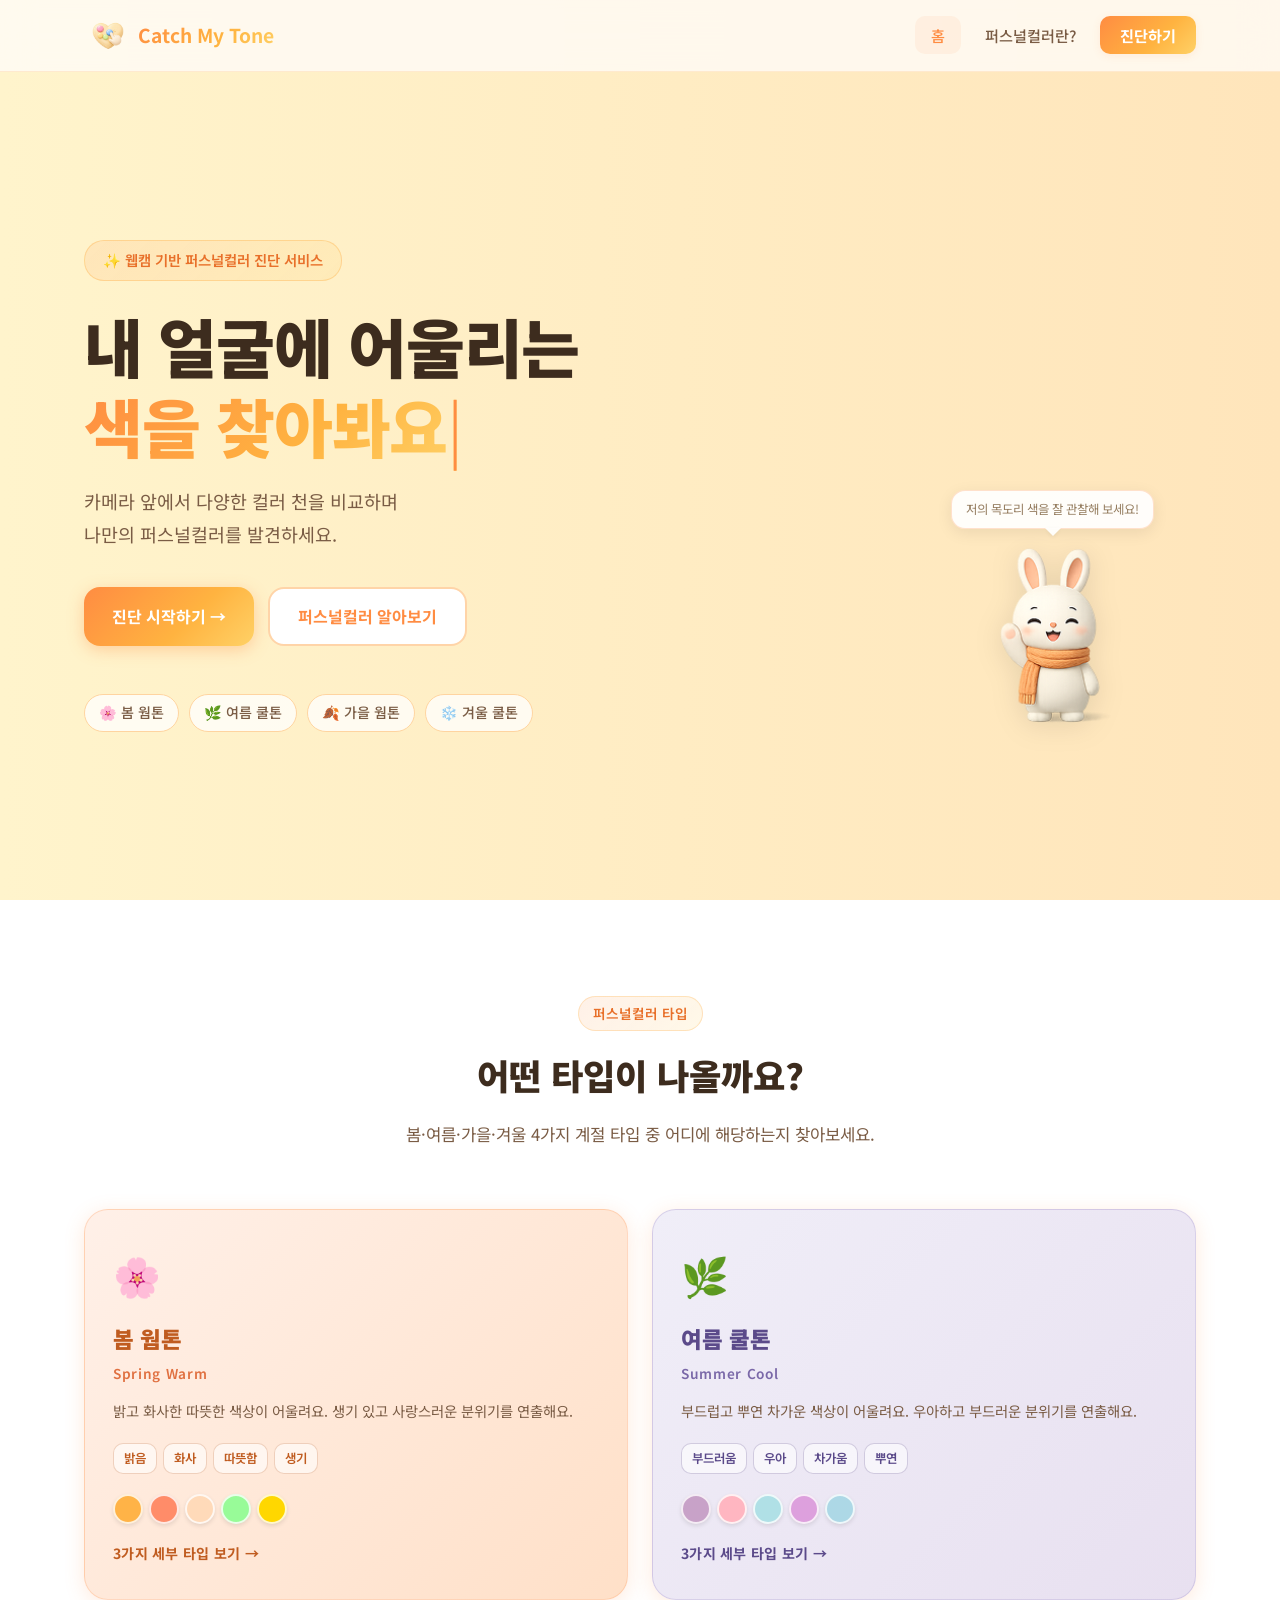
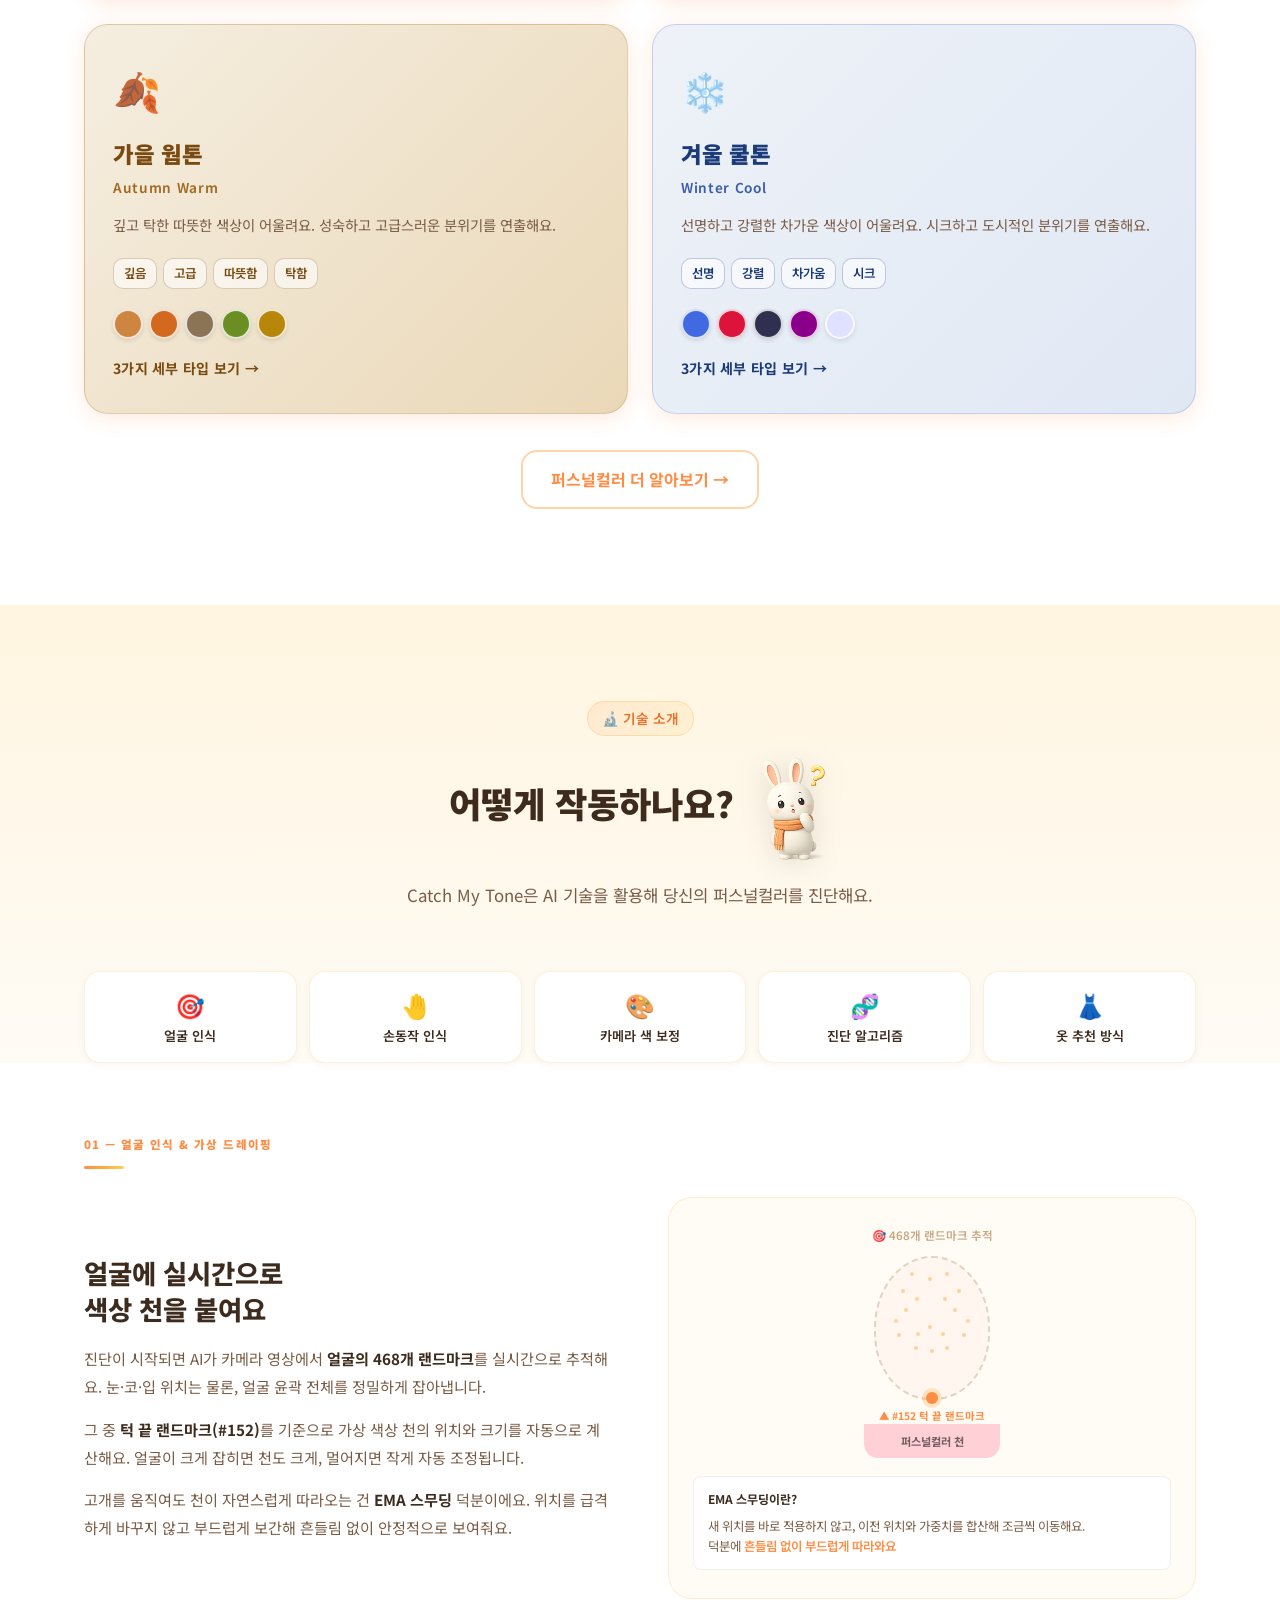
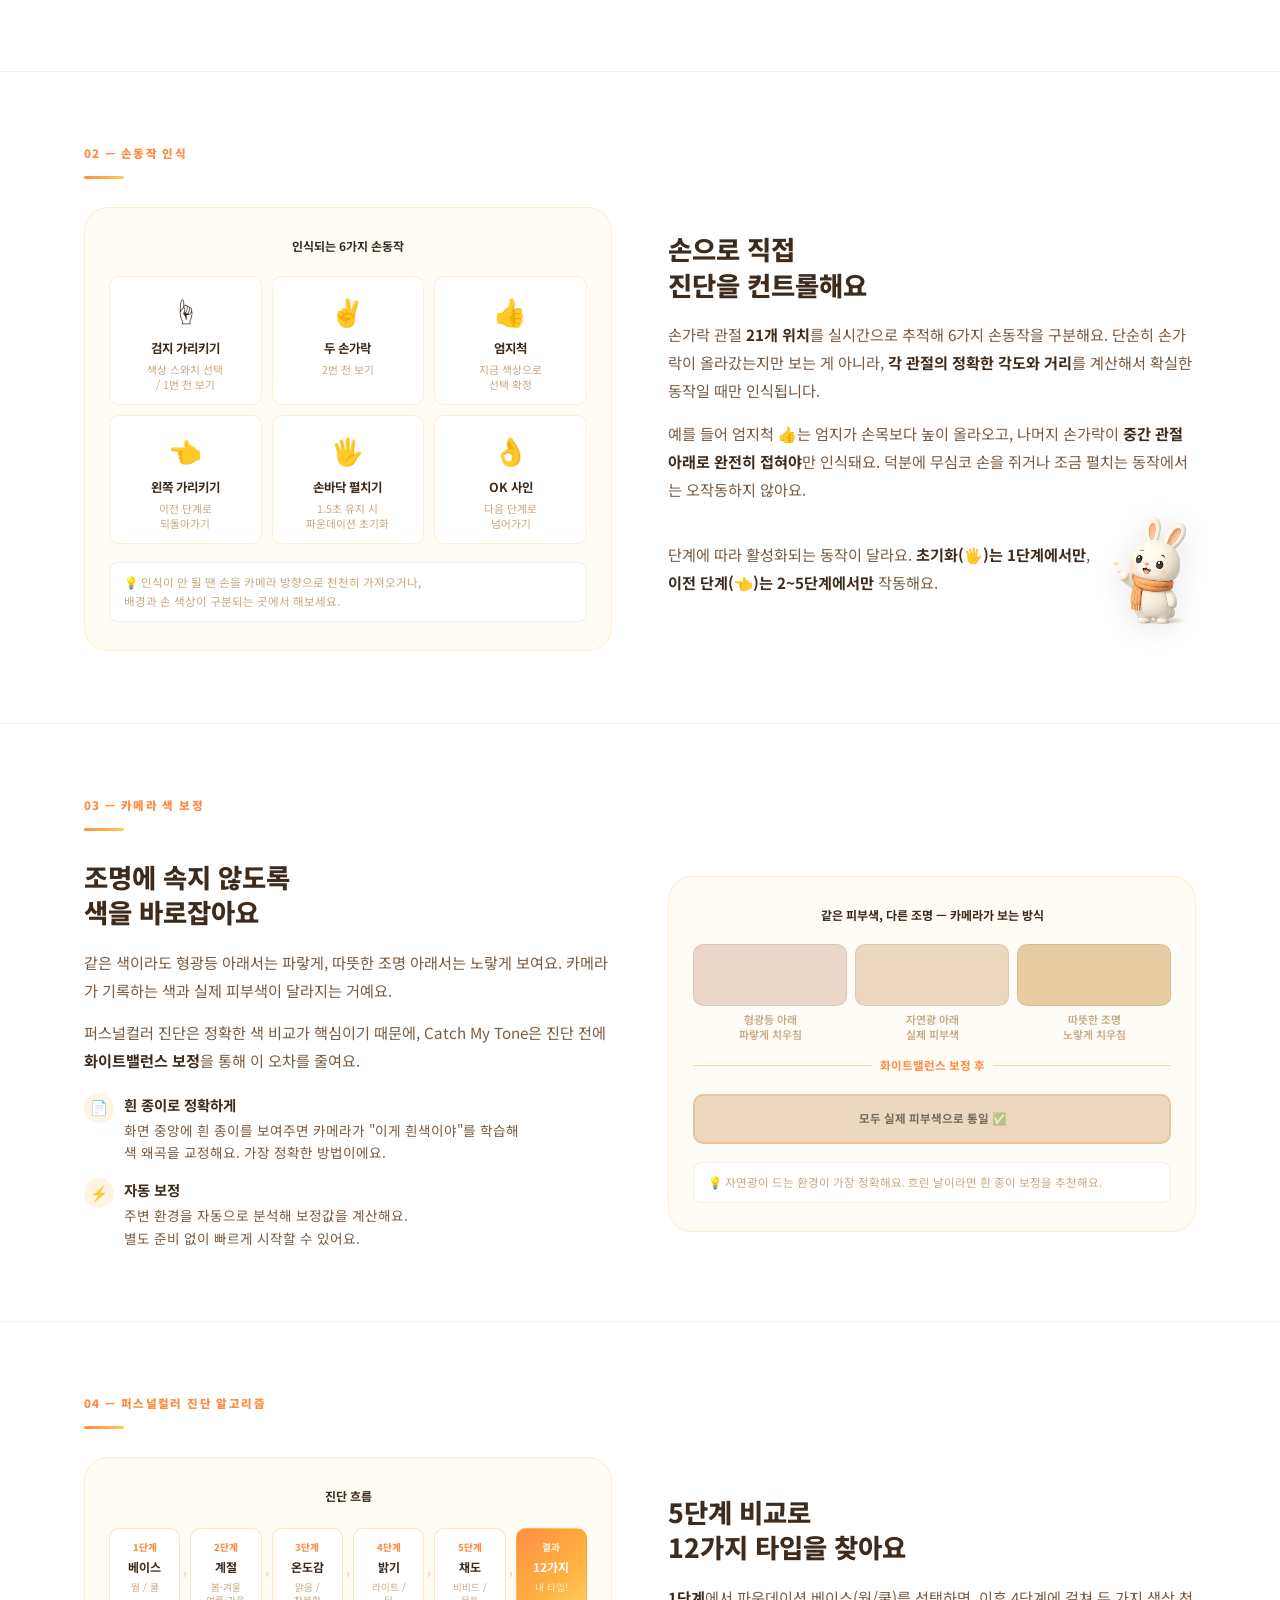
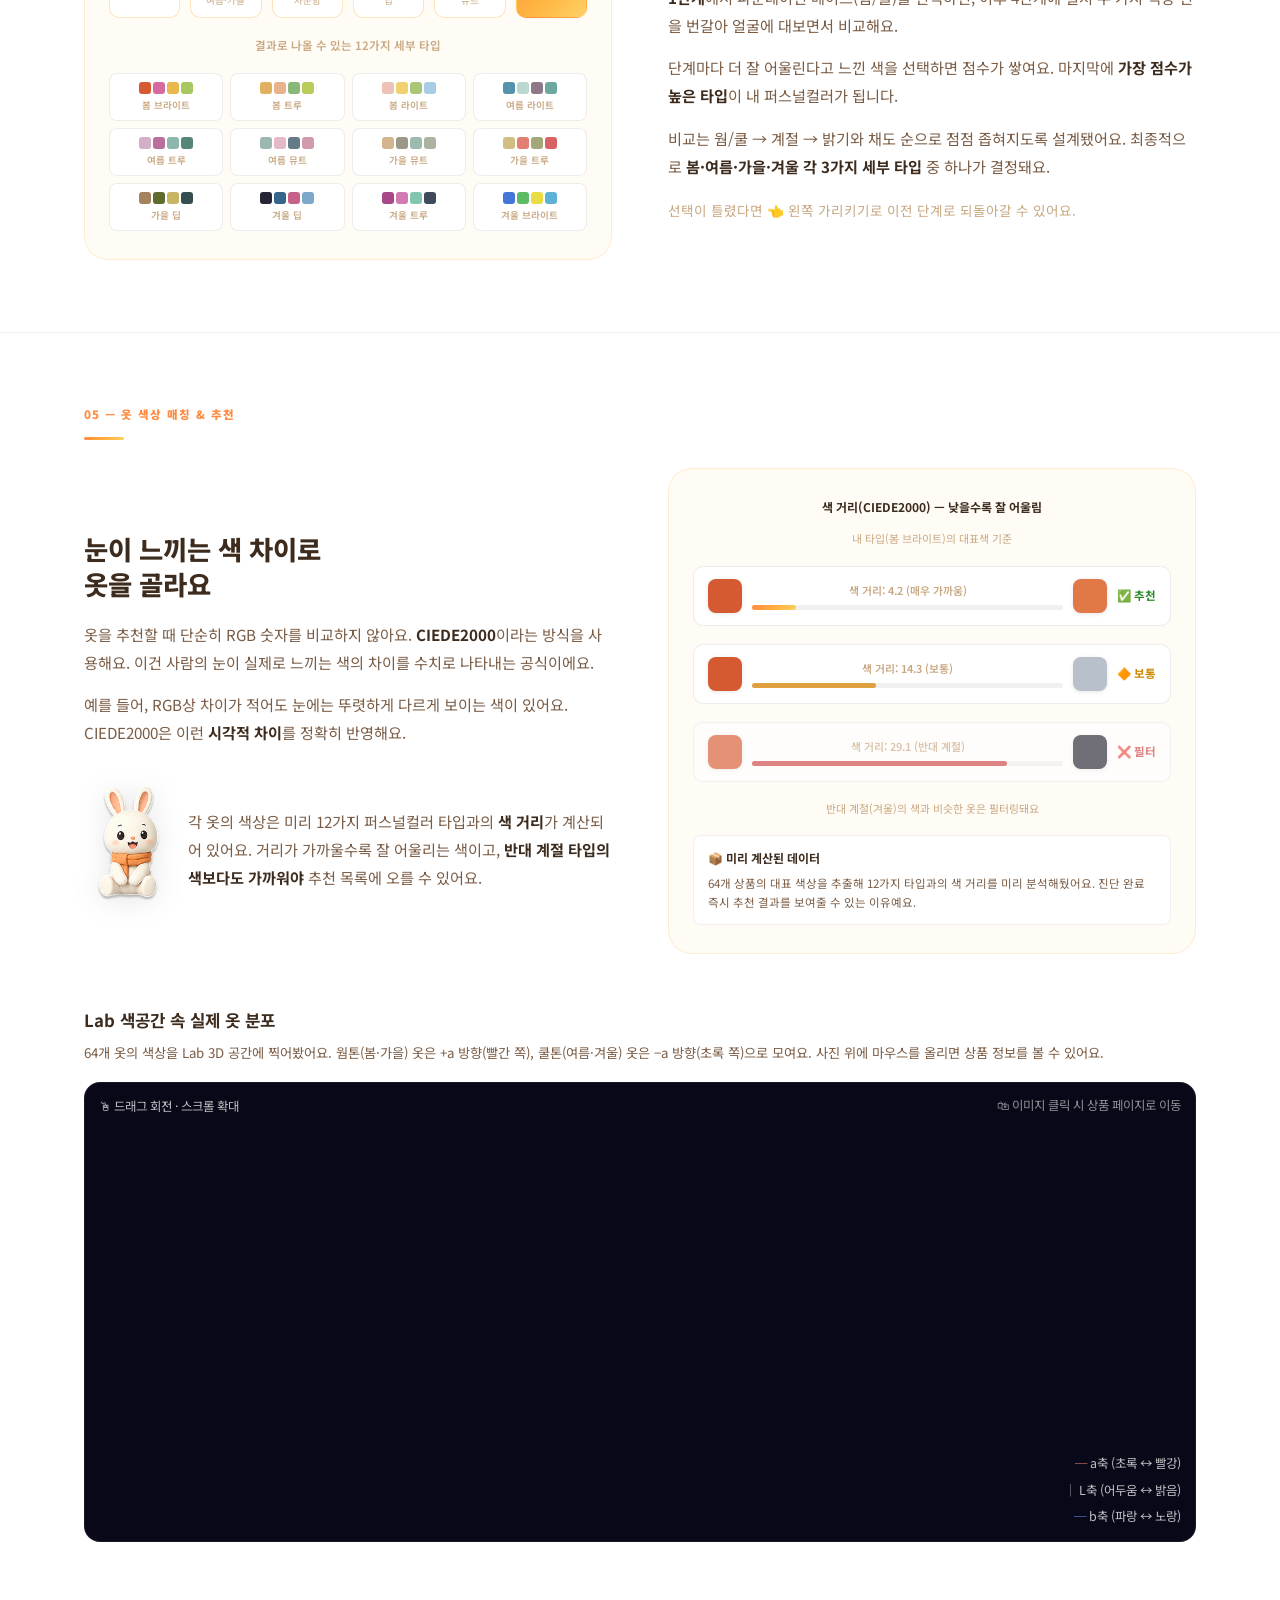
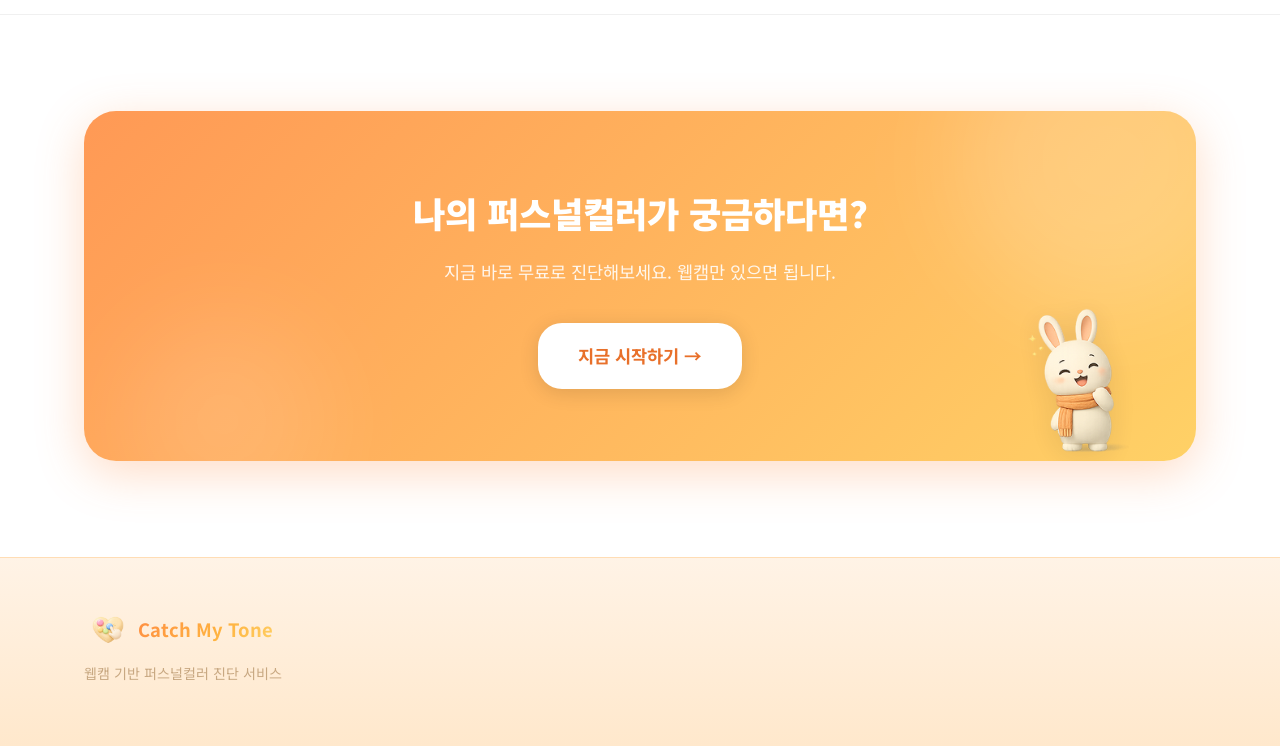
==== commit 658b98ec: "style: 홈, 진단하기 UI 업데이트" ====
--- a/index.html
+++ b/index.html
@@ -468,7 +468,7 @@
       <div class="section-header">
         <span class="section-tag">🔬 기술 소개</span>
         <h2>어떻게 작동하나요? <img src="images/bunny/궁금토끼.png" alt="" class="bunny-img" style="display:inline-block; width:80px; vertical-align:middle; margin-left:8px;"></h2>
-        <p>Catch My Tone은 AI 기술을 활용해 당신의 퍼스널컬러를 진단해요.<br/>그 원리를 쉽게 풀어드릴게요.</p>
+        <p>Catch My Tone은 AI 기술을 활용해 당신의 퍼스널컬러를 진단해요.</p>
       </div>
       <div class="how-toc-grid">
         <a href="#face" class="how-toc-card">
@@ -542,7 +542,7 @@
             <div style="font-size:0.75rem; font-weight:700; color:var(--text-dark); margin-bottom:6px;">EMA 스무딩이란?</div>
             <div style="font-size:0.78rem; color:var(--text-medium); line-height:1.65;">
               새 위치를 바로 적용하지 않고, 이전 위치와 가중치를 합산해 조금씩 이동해요.<br>
-              <span class="how-chip">흔들림 없이 부드럽게 따라와요</span>
+              덕분에 <span style="color:var(--orange); font-weight:600;">흔들림 없이 부드럽게 따라와요</span>
             </div>
           </div>
         </div>
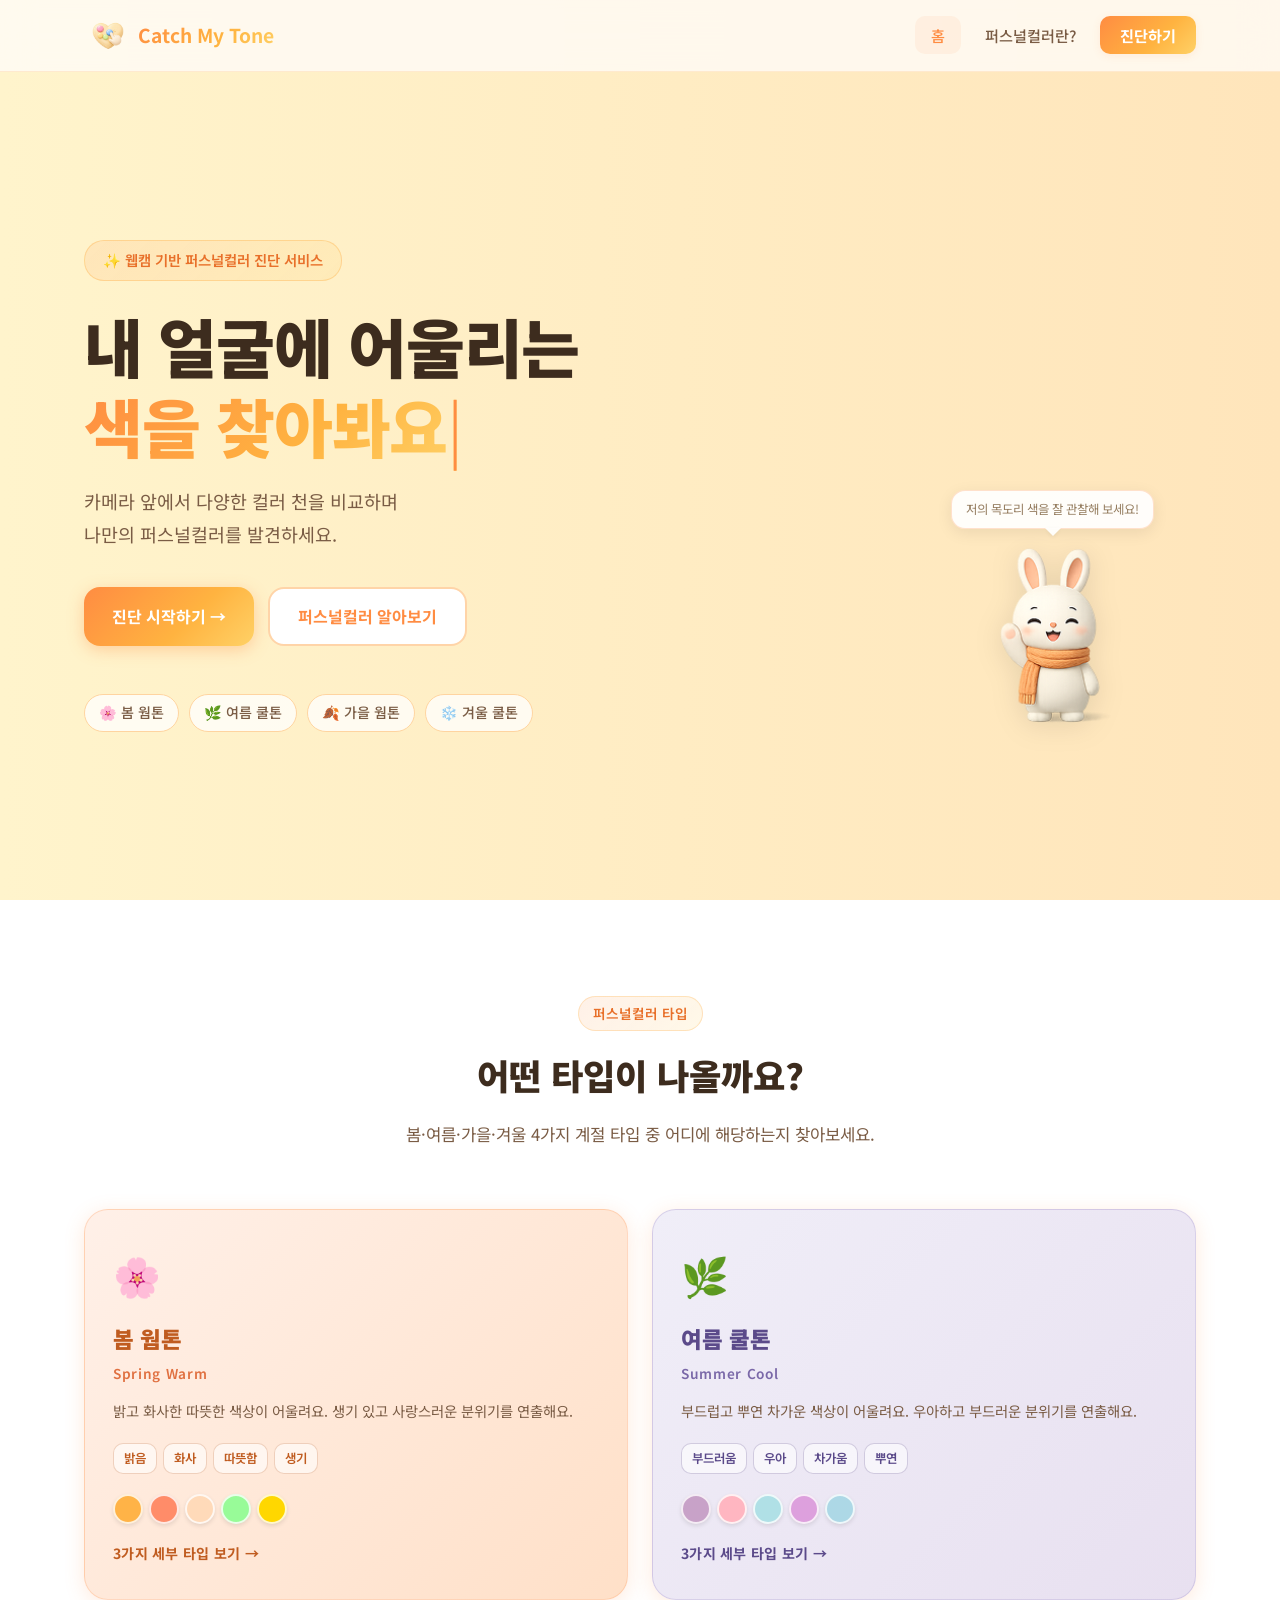
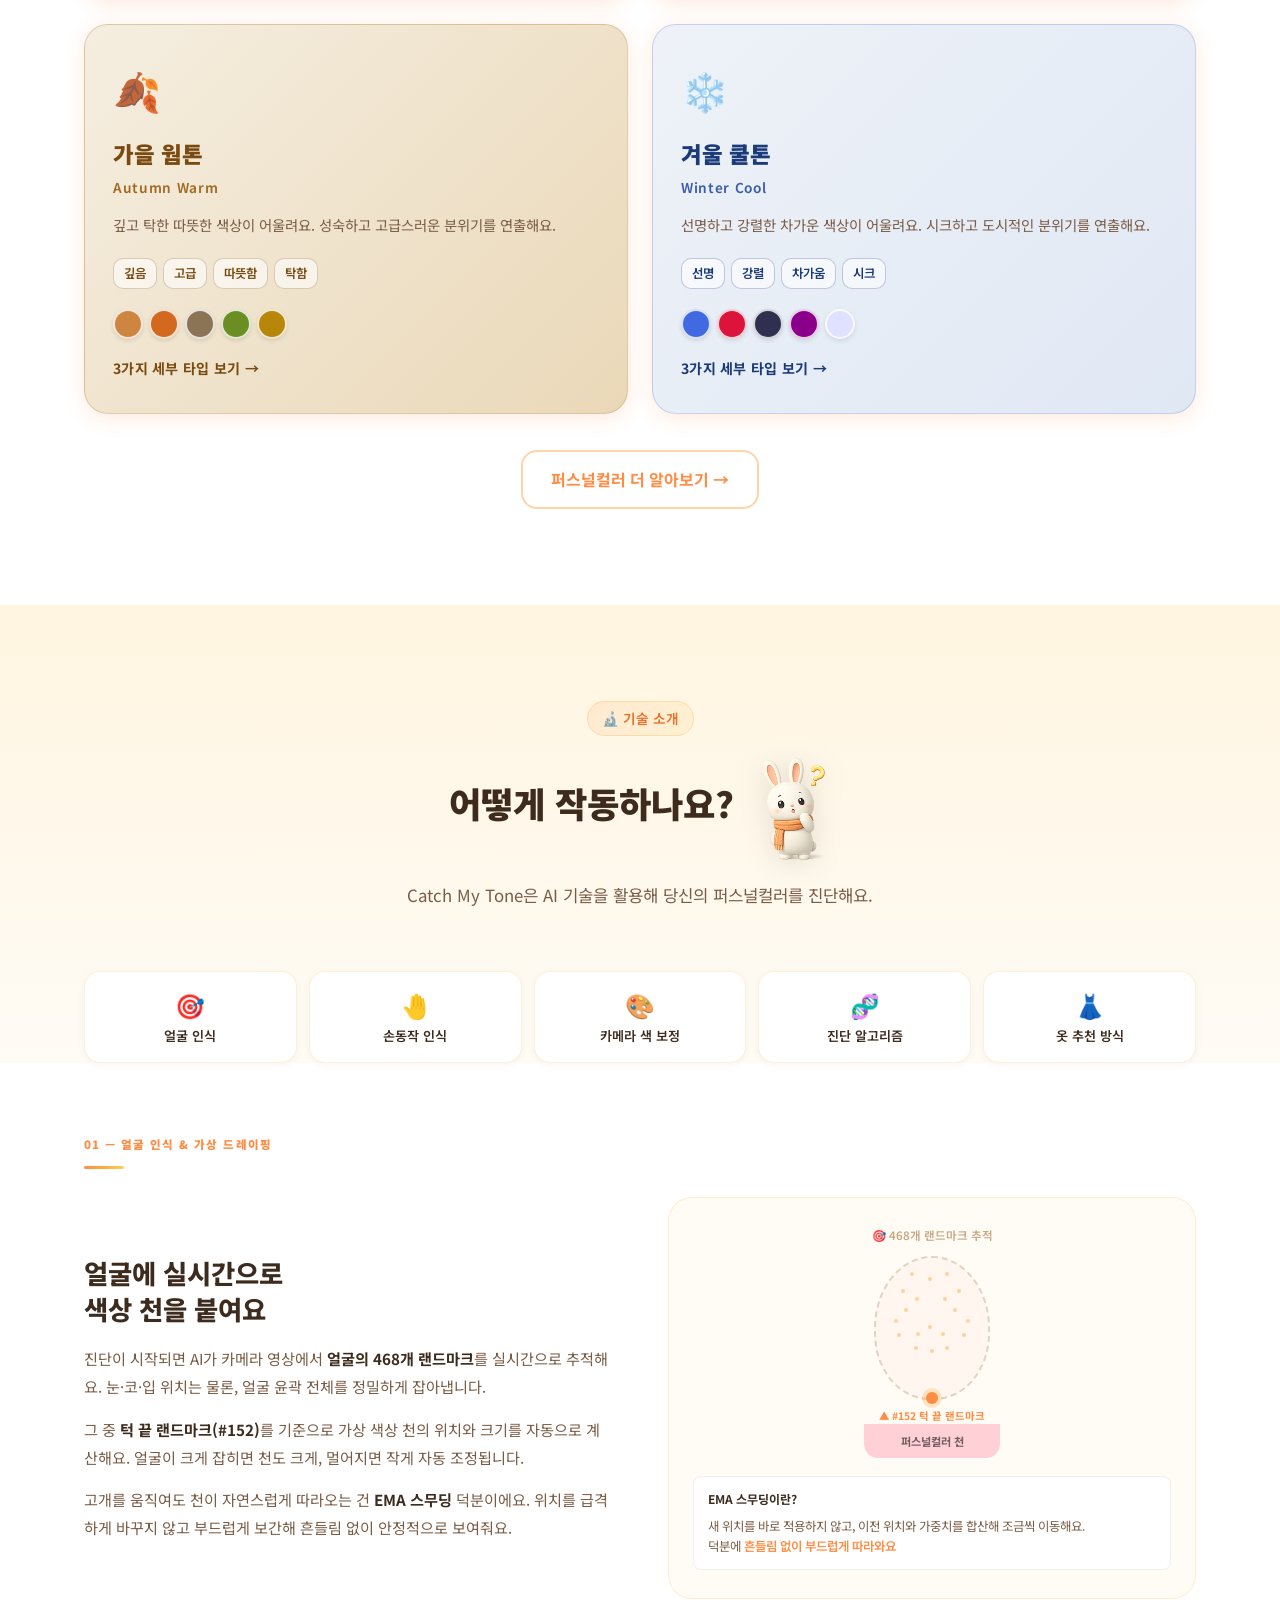
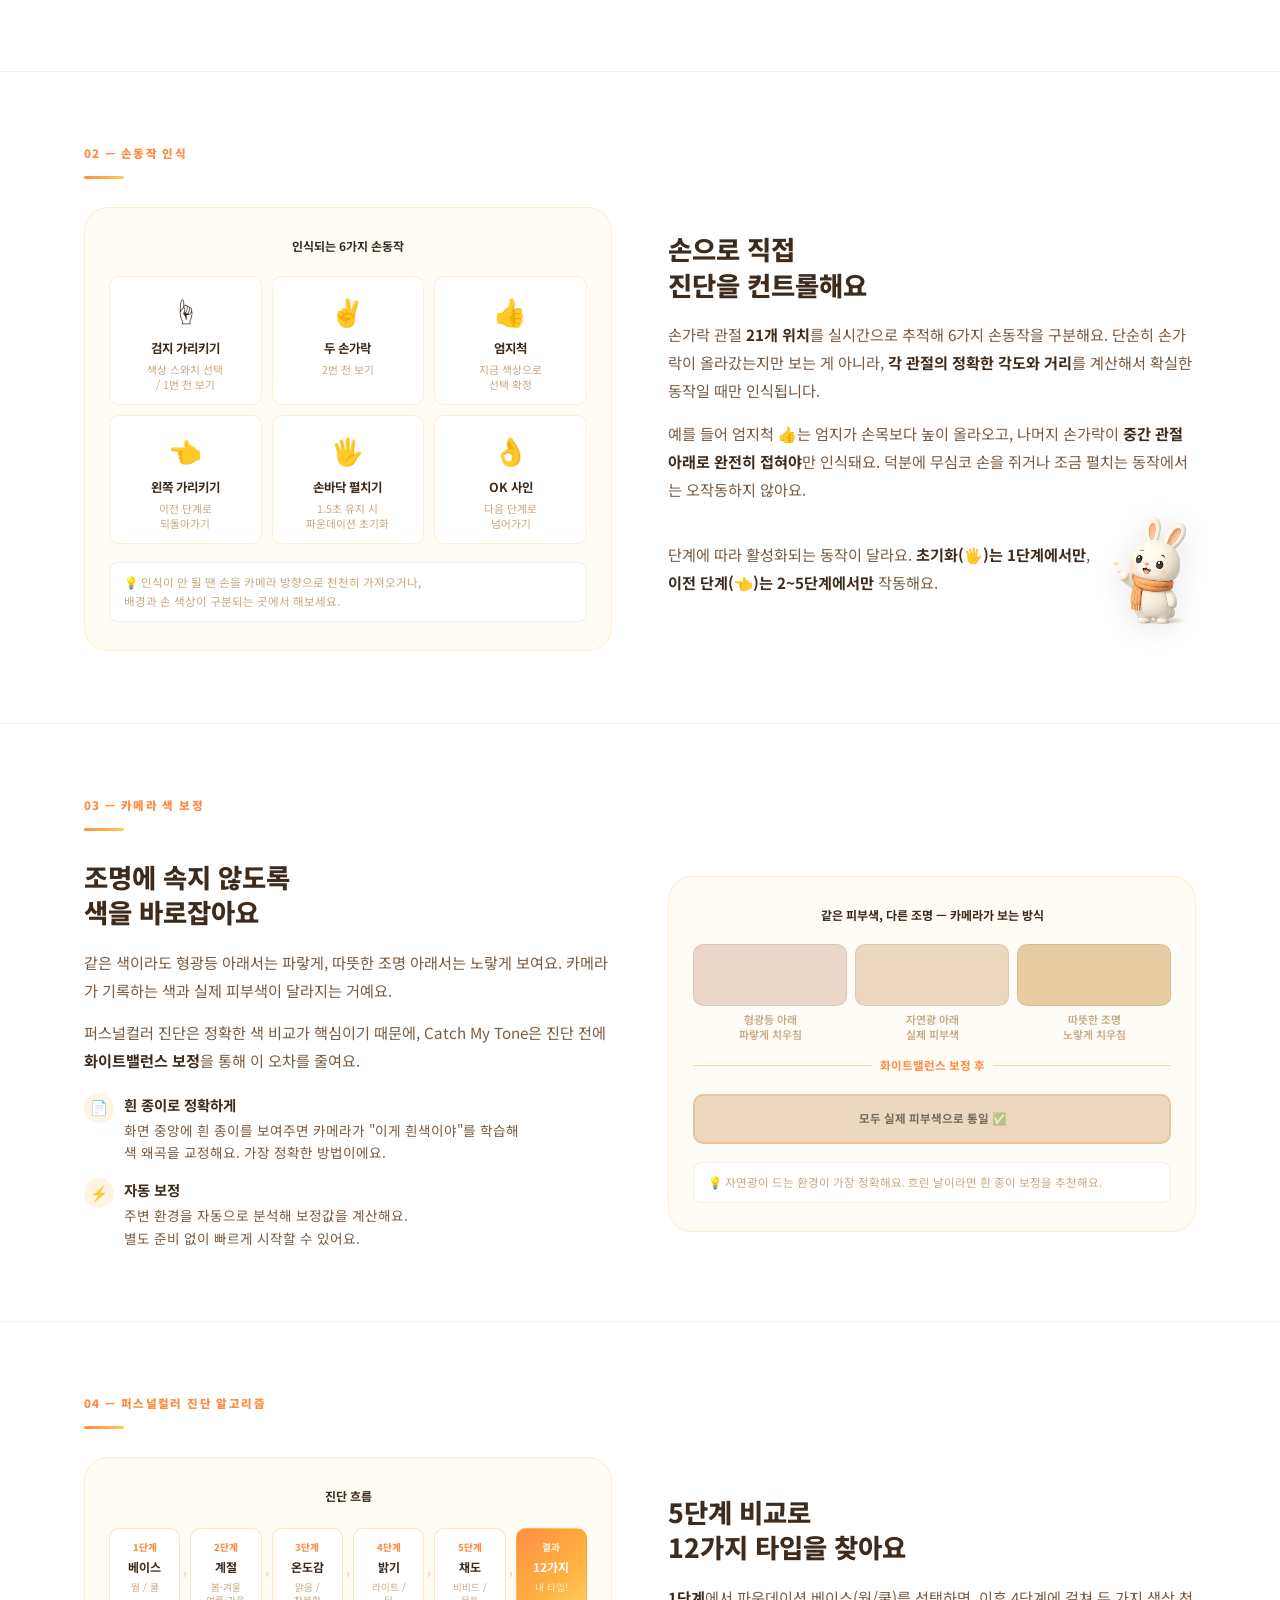
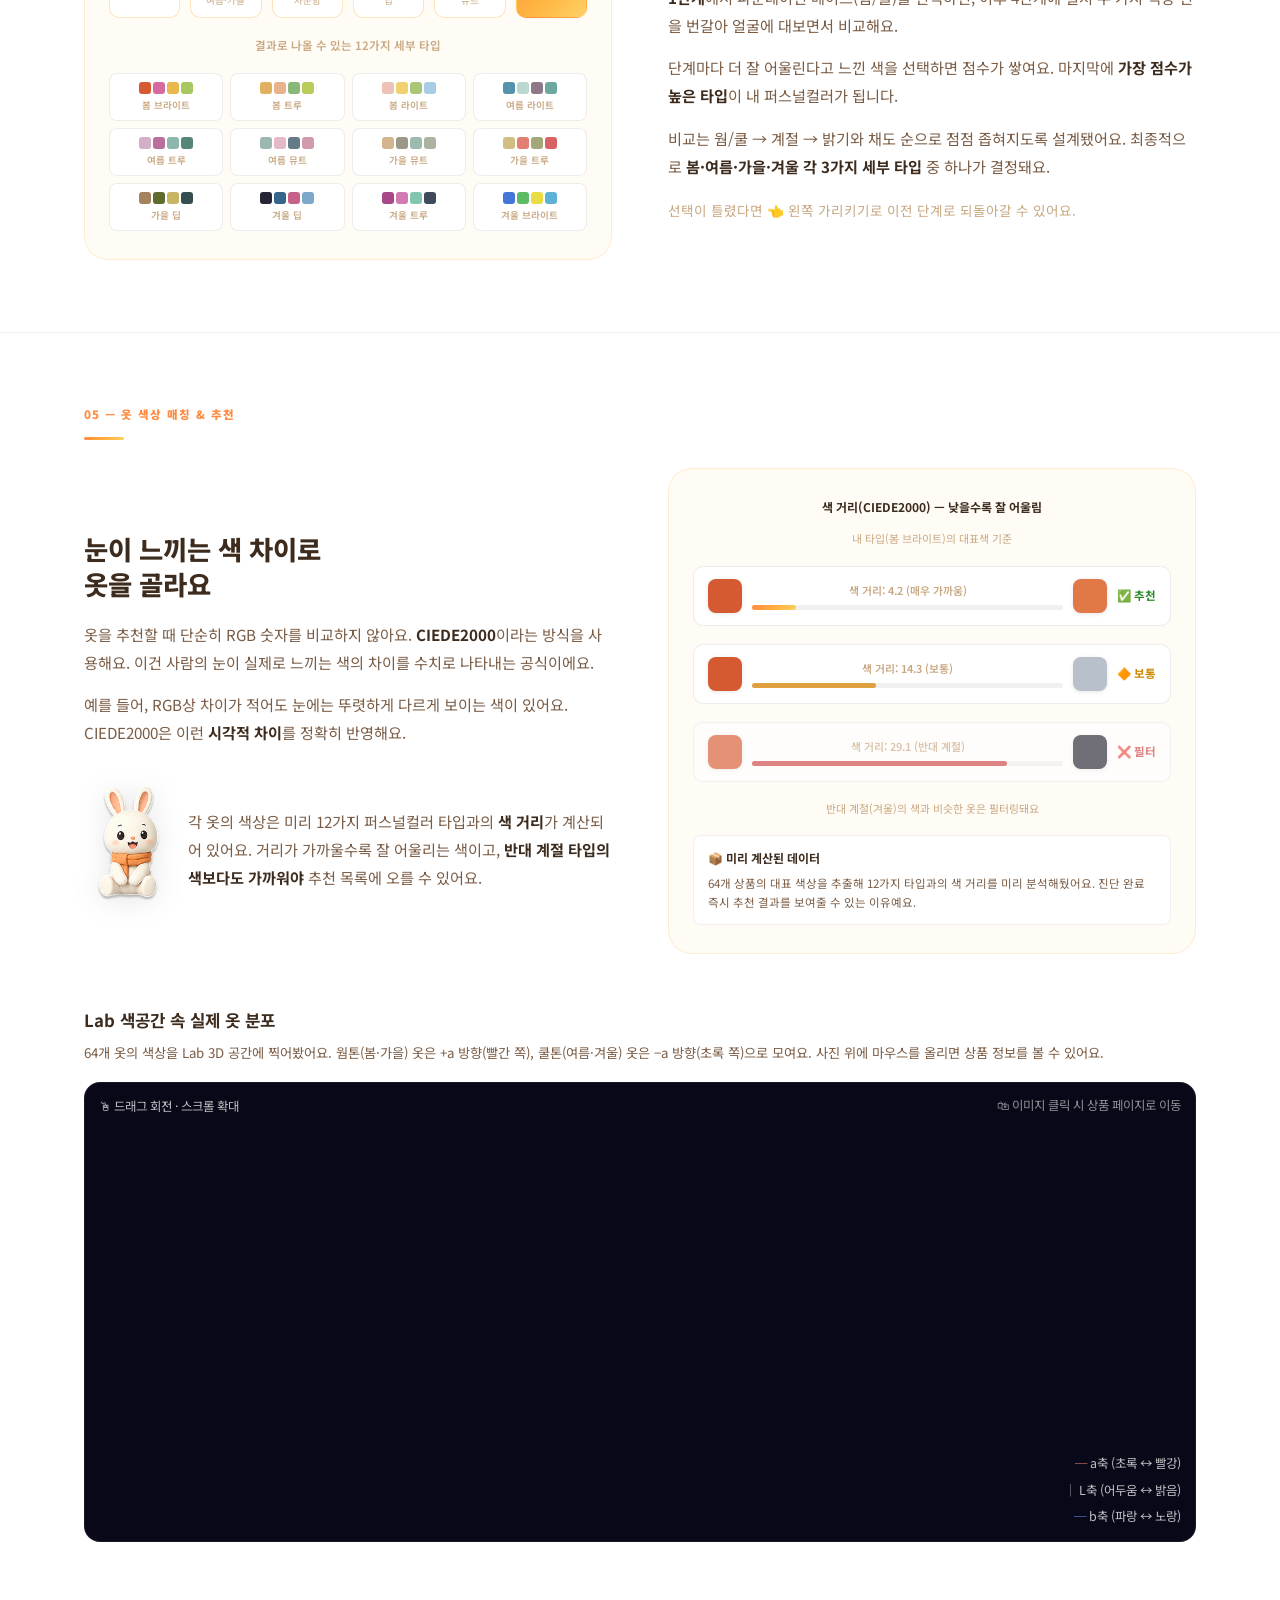
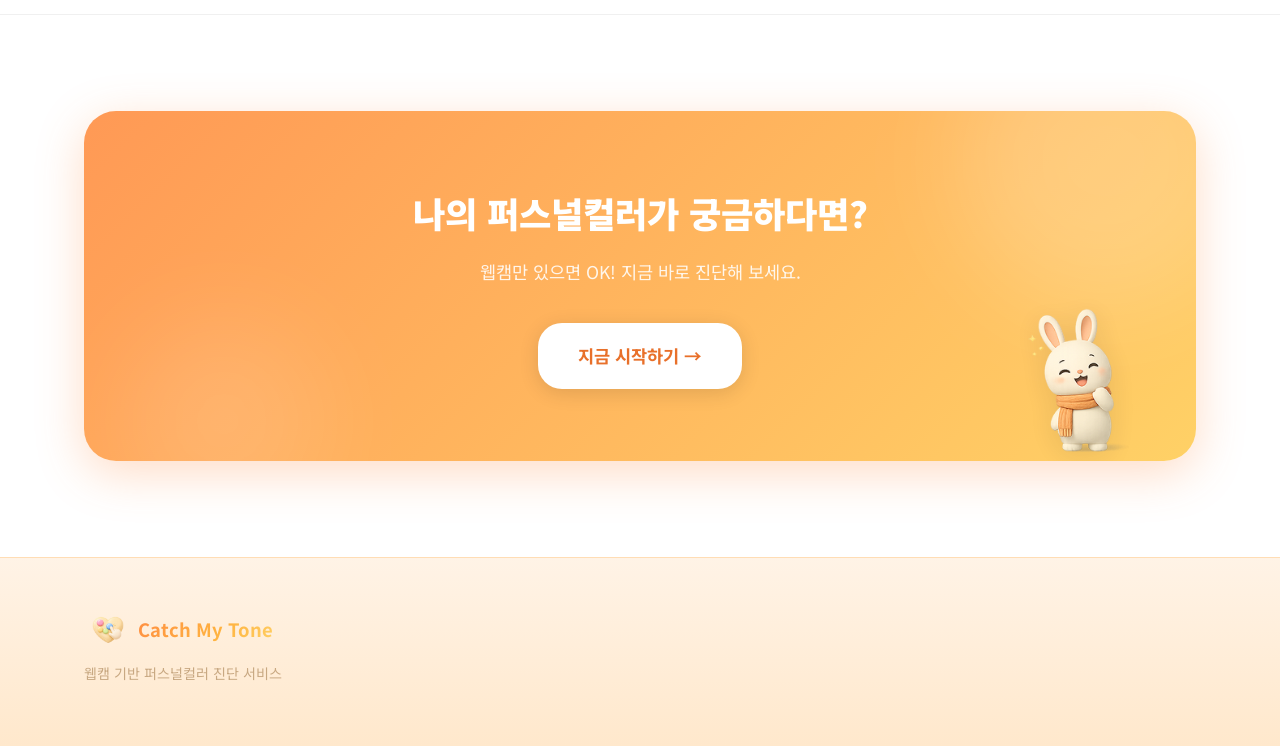
==== commit 3ae8e8d9: "docs: 홈화면 데모 추가" ====
--- a/index.html
+++ b/index.html
@@ -961,7 +961,7 @@
         <div class="cta-blob cta-blob-1"></div>
         <div class="cta-blob cta-blob-2"></div>
         <h2>나의 퍼스널컬러가 궁금하다면?</h2>
-        <p>지금 바로 무료로 진단해보세요. 웹캠만 있으면 됩니다.</p>
+        <p>웹캠만 있으면 OK! 지금 바로 진단해 보세요.</p>
         <a href="diagnosis.html" class="btn btn-primary btn-large">지금 시작하기 →</a>
         <img src="images/bunny/눈웃음토끼.png" alt="" class="bunny-img bunny-cta">
       </div>
